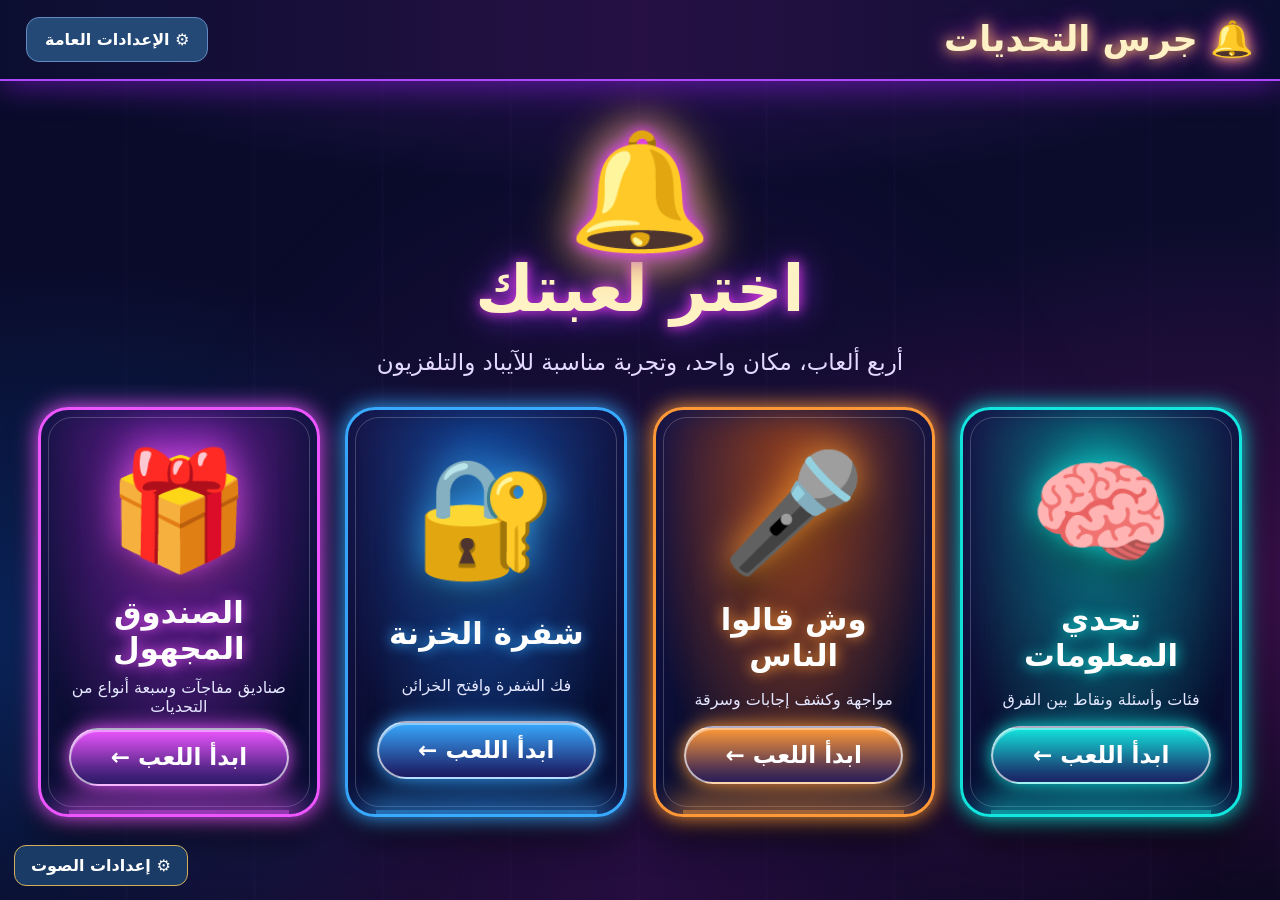
==== index.html @ 27efe3da "Add files via upload" ====
<!doctype html><html lang="ar" dir="rtl"><head><meta charset="utf-8"><meta name="viewport" content="width=device-width,initial-scale=1,viewport-fit=cover"><title>جرس التحديات | الألعاب الأربع</title><style>:root{font-family:system-ui,Tahoma,sans-serif;color:#fff;background:#061329}*{box-sizing:border-box}body{margin:0;background:radial-gradient(ellipse at 50% 5%,#214b8a,#07142e 55%,#030916);min-height:100vh}header{display:flex;align-items:center;justify-content:space-between;gap:12px;padding:16px clamp(12px,3vw,38px);background:#08172b;border-bottom:1px solid #3c6391;position:sticky;top:0;z-index:3}header strong{color:#ffd477;font-size:clamp(19px,3vw,30px)}button,a.btn{font:inherit;cursor:pointer;border:1px solid #638bc1;color:#fff;background:#244976;padding:12px 18px;border-radius:13px;font-weight:750}button:focus-visible,a:focus-visible{outline:3px solid #ffda76}main{max-width:1400px;margin:auto;padding:clamp(16px,3vw,40px)}h1{text-align:center;color:#ffda7d;font-size:clamp(32px,5vw,64px);margin:20px 0}p.intro{text-align:center;color:#bbcae3}.cards{display:grid;grid-template-columns:repeat(3,minmax(0,1fr));gap:18px;margin:34px 0}.card{border:2px solid var(--edge);border-radius:23px;background:linear-gradient(160deg,var(--glow),#07172d 75%);padding:32px 20px;min-height:300px;text-align:center;box-shadow:0 15px 30px #0007;display:flex;flex-direction:column;align-items:center;justify-content:space-between;gap:12px}.card .emoji{font-size:clamp(60px,7vw,94px)}.card h2{font-size:clamp(24px,3vw,37px);margin:0}.card p{color:#d6e2f7;margin:0}.card button{width:100%;background:var(--edge);color:#fff;font-size:20px}.panel{max-width:620px;margin:20px auto;background:#102442;border:1px solid #547bb0;border-radius:20px;padding:24px}.setting{display:flex;align-items:center;justify-content:space-between;gap:16px;padding:15px 0;border-bottom:1px solid #ffffff20}.setting input{width:24px;height:24px;accent-color:#ffc75c}.note{color:#b7c9e4;font-size:14px;line-height:1.8}#player{display:none}#player.active{display:block}#playerbar{display:flex;justify-content:space-between;align-items:center;gap:10px;flex-wrap:wrap;padding:10px 16px;background:#0a1b34}#frame{display:block;width:100%;height:calc(100dvh - 78px);min-height:650px;border:0;background:#061329}body.playing header,body.playing main{display:none}body.playing #player{display:block}body.playing{overflow:hidden}body.playing #frame{height:calc(100dvh - 70px);min-height:0}@media(max-width:850px){.cards{grid-template-columns:1fr}.card{min-height:210px;padding:22px}.card .emoji{font-size:65px}header{flex-wrap:wrap}}@media(prefers-reduced-motion:reduce){*{animation:none!important;transition:none!important}}</style><script src="jaras-audio.js" defer></script><style id="jaras-iphone-nav-fix">
html,body{width:100%;max-width:100%;}
body.playing{overflow:hidden;position:fixed;inset:0;width:100%;height:100dvh;}
body.playing #player{display:flex;flex-direction:column;position:fixed;inset:0;width:100%;height:100dvh;overflow:hidden;}
body.playing #playerbar{position:relative;z-index:100001;flex:0 0 auto;display:flex;flex-wrap:nowrap;align-items:center;justify-content:space-between;min-height:58px;padding:calc(8px + env(safe-area-inset-top,0px)) max(10px,env(safe-area-inset-right,0px)) 9px max(10px,env(safe-area-inset-left,0px));background:#0a1b34;box-shadow:0 2px 12px #0009;}
body.playing #playerbar button{position:relative;z-index:2;flex-shrink:0;min-height:44px;padding:9px 12px;touch-action:manipulation;white-space:nowrap;}
body.playing #gameTitle{flex:1;min-width:0;overflow:hidden;text-overflow:ellipsis;white-space:nowrap;text-align:center;font-size:clamp(13px,3vw,20px)}
body.playing #frame{flex:1 1 auto;min-height:0!important;height:0!important;width:100%;border:0;display:block;overflow:auto;-webkit-overflow-scrolling:touch;}
@media(max-width:480px){body.playing #playerbar{gap:5px}body.playing #playerbar button{font-size:13px;padding:9px 8px}#jarasAudioControls{bottom:max(8px,env(safe-area-inset-bottom,0px))!important;left:8px!important}}
</style><link rel="stylesheet" href="neon-stage-v2.css?v=20261101b"></head><body class="jaras-hub"><header><strong>🔔 جرس التحديات</strong><button onclick="openSettings()">⚙️ الإعدادات العامة</button></header><main id="home"><h1>اختر لعبتك</h1><p class="intro">أربع ألعاب، مكان واحد، وتجربة مناسبة للآيباد والتلفزيون</p><div class="cards"><section class="card" style="--edge:#1678e8;--glow:#0a397b"><div class="emoji">🧠</div><h2>تحدي المعلومات</h2><p>فئات وأسئلة ونقاط بين الفرق</p><button onclick="launch('tahaddi_almalomat')">ابدأ اللعب ←</button></section><section class="card" style="--edge:#df315a;--glow:#64152d"><div class="emoji">🎤</div><h2>وش قالوا الناس</h2><p>مواجهة وكشف إجابات وسرقة</p><button onclick="launch('wesh_galou_alnas')">ابدأ اللعب ←</button></section><section class="card" style="--edge:#b88a2e;--glow:#56401d"><div class="emoji">🔐</div><h2>شفرة الخزنة</h2><p>فك الشفرة وافتح الخزائن</p><button onclick="launch('iftah_alkhazna')">ابدأ اللعب ←</button></section><section class="card" style="--edge:#a66cff;--glow:#482a77"><div class="emoji">🎁</div><h2>الصندوق المجهول</h2><p>صناديق مفاجآت وسبعة أنواع من التحديات</p><button onclick="launch('mystery_box')">ابدأ اللعب ←</button></section></div><section id="settings" class="panel" hidden><h2>⚙️ الإعدادات العامة</h2><label class="setting">🔊 تشغيل المؤثرات الصوتية <input id="sound" type="checkbox" checked></label><label class="setting">✨ تشغيل الأنيميشن <input id="motion" type="checkbox" checked></label><label class="setting">🖥️ فتح اللعبة بملء الشاشة <input id="full" type="checkbox"></label><p class="note">تُحفظ الخيارات في هذا المتصفح. بعض الألعاب لها تحكم صوتي داخلي مستقل، لذلك قد تحتاج إلى كتمه داخل اللعبة أيضاً. إعدادات المباراة وFirebase تبقى داخل كل لعبة للحفاظ على وظائفها.</p><button onclick="saveSettings()">حفظ الإعدادات</button></section></main><div id="player"><div id="playerbar"><button id="gamesHomeButton" type="button" onclick="backHome()" aria-label="العودة إلى قائمة الألعاب">🏠 قائمة الألعاب</button><strong id="gameTitle">اللعبة</strong><button onclick="toggleFullscreen()">⛶ ملء الشاشة</button></div><iframe id="frame" title="اللعبة" allow="fullscreen; autoplay" allowfullscreen></iframe></div><script>const games={tahaddi_almalomat:'تحدي المعلومات',wesh_galou_alnas:'وش قالوا الناس',iftah_alkhazna:'شفرة الخزنة',mystery_box:'الصندوق المجهول'};const key='jaras_global_settings';function prefs(){try{return JSON.parse(localStorage.getItem(key)||'{}')}catch(e){return {}}}function openSettings(){let el=document.getElementById('settings');el.hidden=!el.hidden;const p=prefs();document.getElementById('sound').checked=p.sound!==false;document.getElementById('motion').checked=p.motion!==false;document.getElementById('full').checked=p.full===true}function saveSettings(){let p={sound:document.getElementById('sound').checked,motion:document.getElementById('motion').checked,full:document.getElementById('full').checked};localStorage.setItem(key,JSON.stringify(p));if(!p.sound){localStorage.setItem('khazna_sound_v8','off');localStorage.setItem('jaras_sound_muted','1');localStorage.setItem('jaras_champ_mute','1')}else{localStorage.setItem('khazna_sound_v8','on');localStorage.setItem('jaras_sound_muted','0');localStorage.setItem('jaras_champ_mute','0')}document.getElementById('settings').hidden=true}function launch(id){if(!games[id])return;document.getElementById('gameTitle').textContent=games[id];document.getElementById('frame').src=({tahaddi_almalomat:'trivia.html',wesh_galou_alnas:'feud.html',iftah_alkhazna:'vault.html',mystery_box:'mystery.html'})[id];document.body.classList.add('playing');if(prefs().full)toggleFullscreen()}function backHome(){document.body.classList.remove('playing');document.getElementById('frame').src='about:blank';if(document.fullscreenElement)document.exitFullscreen().catch(()=>{})}function toggleFullscreen(){if(document.fullscreenElement)document.exitFullscreen().catch(()=>{});else document.documentElement.requestFullscreen?.().catch(()=>{})}</script><style>#jarasAudioControls{position:fixed;bottom:14px;left:14px;z-index:99999;font:16px system-ui;direction:rtl}#jarasAudioControls button{background:#193b65;color:white;border:1px solid #d5ae5b;border-radius:12px;padding:10px 16px;cursor:pointer}#jarasAudioPanel{display:none;background:#0b1d37;color:white;border:1px solid #c8a44b;padding:18px;border-radius:16px;min-width:250px;box-shadow:0 8px 40px #0009}#jarasAudioPanel label{display:block;margin:14px 0}#jarasAudioPanel input[type=range]{width:100%}</style><div id="jarasAudioControls"><div id="jarasAudioPanel" role="group" aria-label="إعدادات الصوت العامة"><b>🔊 صوت الألعاب الأربع</b><label><input type="checkbox" id="jaEnable"> تشغيل الأصوات</label><label>مستوى الصوت: <span id="jaValue">90%</span><input id="jaVolume" type="range" min="0" max="100" value="90"></label><label><input type="checkbox" id="jaCountdown"> صوت العد التنازلي</label><button id="jaTest" type="button">▶ تجربة الصوت</button><button id="jaClose" type="button">إغلاق</button></div><button id="jaOpen" type="button">⚙️ إعدادات الصوت</button></div><script>(function(){function ready(){const $=id=>document.getElementById(id),api=window.JarasAudio;if(!api)return;const panel=$('jarasAudioPanel'),v=$('jaVolume'),en=$('jaEnable'),cd=$('jaCountdown');function sync(){let s=api.getSettings();en.checked=s.enabled;v.value=s.volume;cd.checked=s.countdown;$('jaValue').textContent=s.volume+'%'}$('jaOpen').onclick=()=>{sync();panel.style.display=panel.style.display==='block'?'none':'block'};$('jaClose').onclick=()=>panel.style.display='none';en.onchange=()=>api.setSettings({enabled:en.checked});cd.onchange=()=>api.setSettings({countdown:cd.checked});v.oninput=()=>{$('jaValue').textContent=v.value+'%';api.setSettings({volume:Number(v.value)})};$('jaTest').onclick=()=>{api.unlock();api.play('win')};sync()}if(document.readyState==='loading')document.addEventListener('DOMContentLoaded',ready);else ready()})();</script><script src="jaras-v53.js"></script><script>if('serviceWorker' in navigator)window.addEventListener('load',()=>navigator.serviceWorker.register('./service-worker.js').catch(()=>{}));</script></body></html>
---- neon-stage-v2.css ----
/* Jaras V5.8 neon stage visual skin; no game state or handlers changed */
:root{--arc-cyan:#12dfff;--arc-purple:#b545ff;--arc-pink:#ff3fd0;--arc-gold:#ffcb58;color-scheme:dark}
html{background:#07071c}body{color:#fff!important;background:radial-gradient(ellipse 70% 32% at 50% -8%,#7328b27d,transparent 90%),radial-gradient(ellipse 45% 45% at 5% 70%,#0752b05c,transparent 90%),radial-gradient(ellipse 45% 45% at 95% 65%,#8d16865c,transparent 90%),linear-gradient(160deg,#080b29,#0c0c2c 55%,#06081c)!important;min-height:100vh}
body:before{content:"";position:fixed;inset:0;z-index:0;pointer-events:none;background:repeating-linear-gradient(90deg,transparent 0 125px,#b75dff09 126px,transparent 128px),radial-gradient(ellipse at 50% 100%,#d325ec25,transparent 65%)}
body>*{position:relative}button,[role=button],.btn{touch-action:manipulation;transition:transform .15s,filter .15s,box-shadow .15s}button:not(:disabled):active{transform:scale(.97)}button:focus-visible,a:focus-visible,input:focus-visible{outline:3px solid #ffdc78!important;outline-offset:3px}
button:not(:disabled):hover{filter:brightness(1.13)}h1,h2,h3{letter-spacing:.1px;text-shadow:0 0 18px #a44aff77}input,select,textarea{background:#0b1435!important;color:#fff!important;border:1px solid #5b80db!important;border-radius:12px!important}
@media(prefers-reduced-motion:reduce){*,*:before,*:after{animation:none!important;transition:none!important}}
/* Main hub - new theatrical hierarchy and individual neon cabinets */
body.jaras-hub header{background:linear-gradient(90deg,#0b0e31,#261044,#0b0e31)!important;border-bottom:2px solid #ae48ff!important;box-shadow:0 5px 32px #a51dff77;padding:17px 26px!important}
body.jaras-hub header strong{font-size:clamp(22px,3vw,35px)!important;color:#fff1c6;text-shadow:0 0 13px #ffc757,0 0 25px #fa38e6}
body.jaras-hub main{max-width:1500px!important;padding:clamp(14px,3vw,38px)!important;text-align:center}
body.jaras-hub main>h1{font-size:clamp(38px,5vw,76px)!important;color:#fff2c4!important;margin:12px 0 8px!important;text-shadow:0 0 13px #f43cf7,0 0 35px #923fff}
body.jaras-hub main>h1:before{content:'🔔';display:block;font-size:clamp(68px,9vw,140px);line-height:1.05;filter:drop-shadow(0 0 22px #ffbf2e);animation:bell 3.5s ease-in-out infinite}
@keyframes bell{0%,85%,100%{transform:rotate(0)}90%{transform:rotate(9deg)}95%{transform:rotate(-7deg)}}
body.jaras-hub .intro{font-size:clamp(16px,2vw,23px)!important;color:#e4d9ff!important}
body.jaras-hub .cards{display:grid!important;grid-template-columns:repeat(4,minmax(0,1fr))!important;gap:clamp(12px,2vw,26px)!important;margin-top:32px!important}
body.jaras-hub .card{--edge:#a748ff;--glow:#52239b;position:relative;isolation:isolate;overflow:hidden;min-height:clamp(320px,32vw,440px);padding:28px 16px!important;display:flex;flex-direction:column;align-items:center;justify-content:space-around;border:3px solid var(--edge)!important;border-radius:30px!important;background:radial-gradient(ellipse at 50% 22%,var(--glow),transparent 76%),linear-gradient(155deg,#191243,#070c2d 75%)!important;box-shadow:0 0 22px var(--edge),inset 0 0 32px #12174b,0 22px 35px #0009!important}
body.jaras-hub .card:before{content:'';position:absolute;inset:7px;border-radius:24px;border:1px solid #ffffff35;pointer-events:none}
body.jaras-hub .card:after{content:'';position:absolute;bottom:0;left:10%;right:10%;height:4px;background:var(--edge);box-shadow:0 0 30px 12px var(--edge);opacity:.6}
body.jaras-hub .card:nth-child(1){--edge:#12e6df!important;--glow:#087c89!important}body.jaras-hub .card:nth-child(2){--edge:#ff9937!important;--glow:#98421c!important}body.jaras-hub .card:nth-child(3){--edge:#38aaff!important;--glow:#124a9d!important}body.jaras-hub .card:nth-child(4){--edge:#ed55ff!important;--glow:#7320a1!important}
body.jaras-hub .card .emoji{font-size:clamp(75px,9vw,145px)!important;line-height:1.25;filter:drop-shadow(0 0 18px var(--edge)) drop-shadow(0 15px 9px #0008)}
body.jaras-hub .card h2{font-size:clamp(22px,2.4vw,34px)!important;color:#fff!important;text-shadow:0 0 14px var(--edge)}body.jaras-hub .card p{color:#e4e7ff!important}
body.jaras-hub .card button{background:linear-gradient(180deg,var(--edge),#1c155b)!important;border:2px solid #ffffffa8!important;border-radius:50px!important;color:white!important;box-shadow:0 0 19px var(--edge),inset 0 2px #ffffff65!important;font-size:clamp(17px,1.8vw,24px)!important;padding:14px 22px!important;width:90%}
body.jaras-hub #playerbar{background:linear-gradient(90deg,#0b1538,#211045,#0b1538)!important;border-bottom:2px solid #ae4aff!important;box-shadow:0 0 24px #8d3aff88}body.jaras-hub #playerbar button{border:1px solid #5aaeff!important;border-radius:12px!important;box-shadow:0 0 12px #297dff55}
body.jaras-hub .panel{background:linear-gradient(140deg,#1d164d,#0a1535)!important;border:2px solid #9f4cff!important;box-shadow:0 0 26px #8734f966}
@media(max-width:900px){body.jaras-hub .cards{grid-template-columns:repeat(2,minmax(0,1fr))!important}body.jaras-hub .card{min-height:280px}}@media(max-width:480px){body.jaras-hub .cards{grid-template-columns:1fr!important}}
/* Shared panels and show-stage controls */
body.arc-game .panel,body.arc-game .card{background:linear-gradient(145deg,#171447f5,#0b1536f5)!important;border:2px solid #7546e5!important;border-radius:24px!important;box-shadow:0 0 18px #823bfa4b,inset 0 1px #ffffff29,0 15px 28px #0007!important}
body.arc-game button:not(.claimed):not(:disabled){border-radius:13px;box-shadow:inset 0 1px #ffffff45,0 0 13px #257cff55,0 5px 13px #0006}
body.arc-game button.gold:not(:disabled),body.arc-game .gold:not(:disabled){background:linear-gradient(180deg,#ffe28a,#ed9c23)!important;color:#25122c!important;border-color:#ffeab3!important;box-shadow:0 0 20px #ffc43b88,inset 0 2px #fff8!important}
body.arc-game .hero,body.arc-game #home.neon-home{border:2px solid #a84aff!important;background:radial-gradient(ellipse at 50% 10%,#7123a177,transparent 60%),linear-gradient(145deg,#181343,#090e2b)!important;box-shadow:inset 0 0 70px #5b2fd444,0 0 35px #ab3aff55!important}
body.arc-game .hero h1,body.arc-game #home h1,body.arc-game #home h2{color:#ffe3a1!important;text-shadow:0 0 17px #ffbf48,0 0 30px #a54dff!important}
/* Trivia board: category art + points color-coded by difficulty */
body.arc-trivia .cat{background:linear-gradient(170deg,#141047,#071b41)!important;border:2px solid #9c55ff!important;border-radius:20px!important;box-shadow:0 0 17px #8d39ff77,inset 0 0 15px #1b4db855!important;overflow:hidden}
body.arc-trivia .cat-icon{filter:drop-shadow(0 0 13px #af75ff);font-size:clamp(36px,4.2vw,60px)!important}
body.arc-trivia .cat h3{color:#fff!important;text-shadow:0 0 10px #944dff}
body.arc-trivia .cat button:not(.claimed){background:linear-gradient(180deg,#1267d2,#072b82)!important;border:1px solid #45d9ff!important;box-shadow:0 0 9px #15bbff77,inset 0 1px #fff6!important;color:white!important;font-weight:900}
body.arc-trivia .cat button:not(.claimed):nth-last-child(3),body.arc-trivia .cat button:not(.claimed):nth-last-child(4){background:linear-gradient(180deg,#9231dc,#4b138f)!important;border-color:#f26dff!important;box-shadow:0 0 10px #d43bff77!important}
body.arc-trivia .cat button:not(.claimed):nth-last-child(-n+2){background:linear-gradient(180deg,#f5b93a,#ad6205)!important;border-color:#ffe29a!important;box-shadow:0 0 10px #ffb82d99!important}
body.arc-trivia .cat button.claimed{background:#283052!important;opacity:.55;box-shadow:none!important}
body.arc-trivia .teamcard,body.arc-trivia .score{border:2px solid #4baeff!important;background:linear-gradient(135deg,#0c3568,#0b1537)!important;box-shadow:0 0 19px #178cff66!important}
body.arc-trivia #questionPanel{border:3px solid #b54aff!important;box-shadow:0 0 30px #ae48ff66!important}
body.arc-trivia .question{font-size:clamp(21px,3vw,42px)}body.arc-trivia .choice.selected{border:2px solid #ffcd64!important;box-shadow:0 0 17px #ffb84188!important}
/* Feud reveal board */
body.arc-feud .top{background:linear-gradient(90deg,#0b1240,#34104c,#0b1240)!important;border:2px solid #a946ff!important;box-shadow:0 0 22px #a23cff66!important}
body.arc-feud .top h1{color:#ffe6a5!important;text-shadow:0 0 14px #ffb92b,0 0 22px #d33cff}
body.arc-feud .answer{background:linear-gradient(90deg,#1b1455,#121b53)!important;border:2px solid #c04cff!important;box-shadow:0 0 12px #c03dff66!important;min-height:70px}
body.arc-feud .answer.revealed{background:linear-gradient(90deg,#7c238b,#251454)!important;border-color:#ffbc49!important;box-shadow:0 0 18px #ffac3988!important}
body.arc-feud .hostonly{border:2px dashed #ffc65e!important;background:linear-gradient(150deg,#33204c,#13153a)!important}
body.arc-feud #home{background:radial-gradient(ellipse at 50% 0%,#8e2dbb77,transparent 66%),linear-gradient(#201143,#090e2b)!important}
/* Vault game */
body.arc-vault .vault-art{filter:drop-shadow(0 0 35px #e9ac36bb) drop-shadow(0 14px 20px #000a)!important}
body.arc-vault .team-card{border:2px solid var(--team,#49aaff)!important;box-shadow:0 0 20px color-mix(in srgb,var(--team,#49aaff) 60%,transparent)!important}
body.arc-vault .vault-option{background:linear-gradient(120deg,#122854,#16133c)!important;border:2px solid #bd8c42!important;box-shadow:0 0 12px #e9a42b55!important}
body.arc-vault .power.selected{border:2px solid #ffcf64!important;box-shadow:0 0 19px #ffbe4c77!important;background:linear-gradient(145deg,#584025,#191742)!important}
body.arc-vault #question,body.arc-vault #finalArea{background:linear-gradient(130deg,#161444,#071b42)!important;border:2px solid #a54dff!important;box-shadow:0 0 21px #893cff55!important}
body.arc-vault #clock{color:#ffdb8b!important;text-shadow:0 0 20px #ffc73d}
/* Mystery: gift cards + stage */
body.arc-mystery .box-btn:not(.opened){background:radial-gradient(ellipse at 50% 10%,#6c27af,#171044 80%)!important;border:2px solid #f05aff!important;box-shadow:0 0 18px #c335ff88,inset 0 0 20px #9b3dff55!important;border-radius:23px!important}
body.arc-mystery .box-btn:not(.opened):hover{border-color:#4deaff!important;box-shadow:0 0 25px #30dfffaa!important}
body.arc-mystery .scorebox.active{border:2px solid #4aeaff!important;box-shadow:0 0 25px #36e4ff88!important}
body.arc-mystery #challengeScreen{border:2px solid #c04aff!important;box-shadow:0 0 25px #ab3cff77!important}
body.arc-mystery .roundtitle{color:#ffe29b!important;text-shadow:0 0 20px #ffb43d!important}
body.arc-mystery .instruction{background:linear-gradient(140deg,#1b1655,#0b2148)!important;border:2px solid #985cff!important}
body.arc-mystery .hero-art{filter:drop-shadow(0 0 25px #e75aff)}
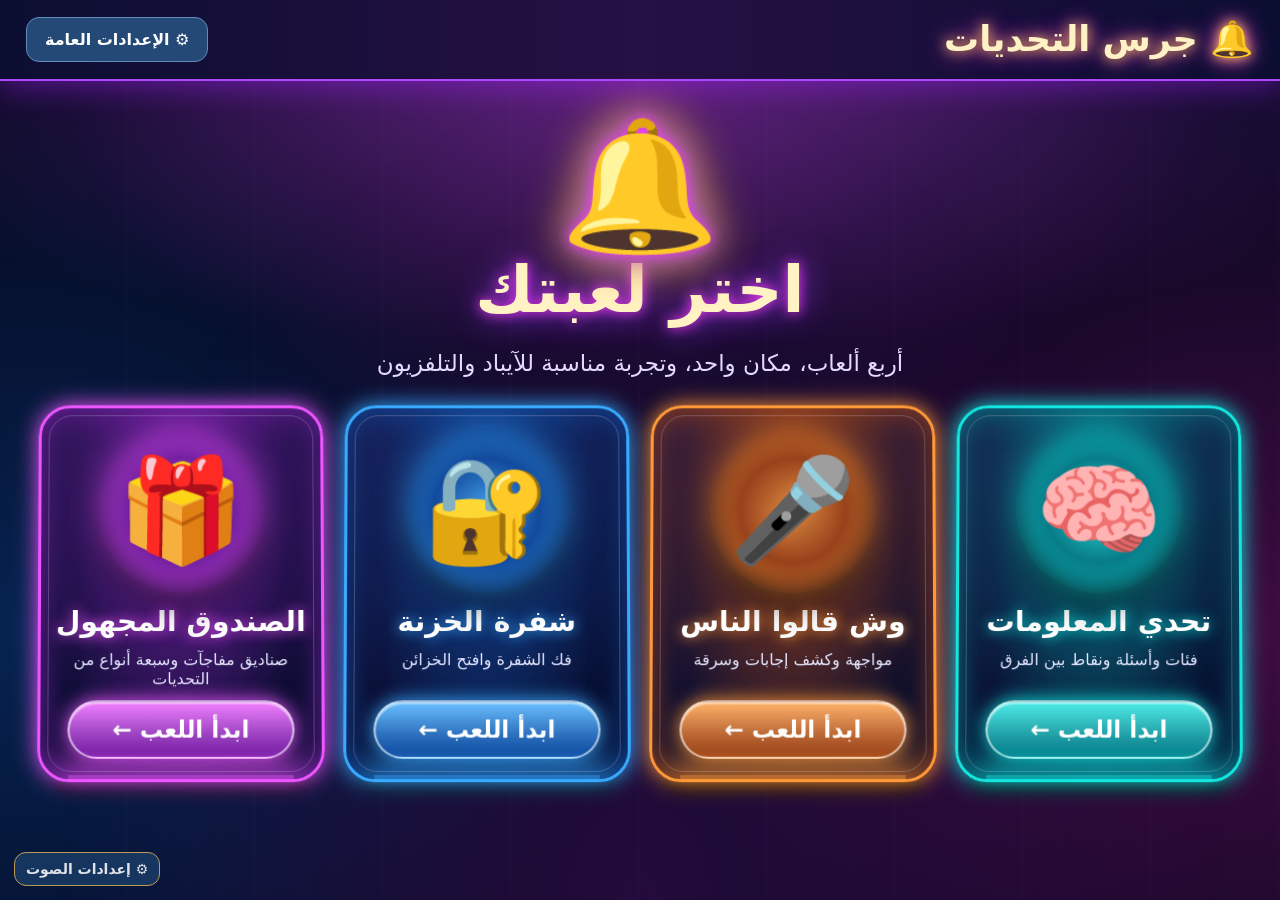
==== commit e9a702c6: "Add files via upload" ====
--- a/index.html
+++ b/index.html
@@ -7,4 +7,4 @@
 body.playing #gameTitle{flex:1;min-width:0;overflow:hidden;text-overflow:ellipsis;white-space:nowrap;text-align:center;font-size:clamp(13px,3vw,20px)}
 body.playing #frame{flex:1 1 auto;min-height:0!important;height:0!important;width:100%;border:0;display:block;overflow:auto;-webkit-overflow-scrolling:touch;}
 @media(max-width:480px){body.playing #playerbar{gap:5px}body.playing #playerbar button{font-size:13px;padding:9px 8px}#jarasAudioControls{bottom:max(8px,env(safe-area-inset-bottom,0px))!important;left:8px!important}}
-</style><link rel="stylesheet" href="neon-stage-v2.css?v=20261101b"></head><body class="jaras-hub"><header><strong>🔔 جرس التحديات</strong><button onclick="openSettings()">⚙️ الإعدادات العامة</button></header><main id="home"><h1>اختر لعبتك</h1><p class="intro">أربع ألعاب، مكان واحد، وتجربة مناسبة للآيباد والتلفزيون</p><div class="cards"><section class="card" style="--edge:#1678e8;--glow:#0a397b"><div class="emoji">🧠</div><h2>تحدي المعلومات</h2><p>فئات وأسئلة ونقاط بين الفرق</p><button onclick="launch('tahaddi_almalomat')">ابدأ اللعب ←</button></section><section class="card" style="--edge:#df315a;--glow:#64152d"><div class="emoji">🎤</div><h2>وش قالوا الناس</h2><p>مواجهة وكشف إجابات وسرقة</p><button onclick="launch('wesh_galou_alnas')">ابدأ اللعب ←</button></section><section class="card" style="--edge:#b88a2e;--glow:#56401d"><div class="emoji">🔐</div><h2>شفرة الخزنة</h2><p>فك الشفرة وافتح الخزائن</p><button onclick="launch('iftah_alkhazna')">ابدأ اللعب ←</button></section><section class="card" style="--edge:#a66cff;--glow:#482a77"><div class="emoji">🎁</div><h2>الصندوق المجهول</h2><p>صناديق مفاجآت وسبعة أنواع من التحديات</p><button onclick="launch('mystery_box')">ابدأ اللعب ←</button></section></div><section id="settings" class="panel" hidden><h2>⚙️ الإعدادات العامة</h2><label class="setting">🔊 تشغيل المؤثرات الصوتية <input id="sound" type="checkbox" checked></label><label class="setting">✨ تشغيل الأنيميشن <input id="motion" type="checkbox" checked></label><label class="setting">🖥️ فتح اللعبة بملء الشاشة <input id="full" type="checkbox"></label><p class="note">تُحفظ الخيارات في هذا المتصفح. بعض الألعاب لها تحكم صوتي داخلي مستقل، لذلك قد تحتاج إلى كتمه داخل اللعبة أيضاً. إعدادات المباراة وFirebase تبقى داخل كل لعبة للحفاظ على وظائفها.</p><button onclick="saveSettings()">حفظ الإعدادات</button></section></main><div id="player"><div id="playerbar"><button id="gamesHomeButton" type="button" onclick="backHome()" aria-label="العودة إلى قائمة الألعاب">🏠 قائمة الألعاب</button><strong id="gameTitle">اللعبة</strong><button onclick="toggleFullscreen()">⛶ ملء الشاشة</button></div><iframe id="frame" title="اللعبة" allow="fullscreen; autoplay" allowfullscreen></iframe></div><script>const games={tahaddi_almalomat:'تحدي المعلومات',wesh_galou_alnas:'وش قالوا الناس',iftah_alkhazna:'شفرة الخزنة',mystery_box:'الصندوق المجهول'};const key='jaras_global_settings';function prefs(){try{return JSON.parse(localStorage.getItem(key)||'{}')}catch(e){return {}}}function openSettings(){let el=document.getElementById('settings');el.hidden=!el.hidden;const p=prefs();document.getElementById('sound').checked=p.sound!==false;document.getElementById('motion').checked=p.motion!==false;document.getElementById('full').checked=p.full===true}function saveSettings(){let p={sound:document.getElementById('sound').checked,motion:document.getElementById('motion').checked,full:document.getElementById('full').checked};localStorage.setItem(key,JSON.stringify(p));if(!p.sound){localStorage.setItem('khazna_sound_v8','off');localStorage.setItem('jaras_sound_muted','1');localStorage.setItem('jaras_champ_mute','1')}else{localStorage.setItem('khazna_sound_v8','on');localStorage.setItem('jaras_sound_muted','0');localStorage.setItem('jaras_champ_mute','0')}document.getElementById('settings').hidden=true}function launch(id){if(!games[id])return;document.getElementById('gameTitle').textContent=games[id];document.getElementById('frame').src=({tahaddi_almalomat:'trivia.html',wesh_galou_alnas:'feud.html',iftah_alkhazna:'vault.html',mystery_box:'mystery.html'})[id];document.body.classList.add('playing');if(prefs().full)toggleFullscreen()}function backHome(){document.body.classList.remove('playing');document.getElementById('frame').src='about:blank';if(document.fullscreenElement)document.exitFullscreen().catch(()=>{})}function toggleFullscreen(){if(document.fullscreenElement)document.exitFullscreen().catch(()=>{});else document.documentElement.requestFullscreen?.().catch(()=>{})}</script><style>#jarasAudioControls{position:fixed;bottom:14px;left:14px;z-index:99999;font:16px system-ui;direction:rtl}#jarasAudioControls button{background:#193b65;color:white;border:1px solid #d5ae5b;border-radius:12px;padding:10px 16px;cursor:pointer}#jarasAudioPanel{display:none;background:#0b1d37;color:white;border:1px solid #c8a44b;padding:18px;border-radius:16px;min-width:250px;box-shadow:0 8px 40px #0009}#jarasAudioPanel label{display:block;margin:14px 0}#jarasAudioPanel input[type=range]{width:100%}</style><div id="jarasAudioControls"><div id="jarasAudioPanel" role="group" aria-label="إعدادات الصوت العامة"><b>🔊 صوت الألعاب الأربع</b><label><input type="checkbox" id="jaEnable"> تشغيل الأصوات</label><label>مستوى الصوت: <span id="jaValue">90%</span><input id="jaVolume" type="range" min="0" max="100" value="90"></label><label><input type="checkbox" id="jaCountdown"> صوت العد التنازلي</label><button id="jaTest" type="button">▶ تجربة الصوت</button><button id="jaClose" type="button">إغلاق</button></div><button id="jaOpen" type="button">⚙️ إعدادات الصوت</button></div><script>(function(){function ready(){const $=id=>document.getElementById(id),api=window.JarasAudio;if(!api)return;const panel=$('jarasAudioPanel'),v=$('jaVolume'),en=$('jaEnable'),cd=$('jaCountdown');function sync(){let s=api.getSettings();en.checked=s.enabled;v.value=s.volume;cd.checked=s.countdown;$('jaValue').textContent=s.volume+'%'}$('jaOpen').onclick=()=>{sync();panel.style.display=panel.style.display==='block'?'none':'block'};$('jaClose').onclick=()=>panel.style.display='none';en.onchange=()=>api.setSettings({enabled:en.checked});cd.onchange=()=>api.setSettings({countdown:cd.checked});v.oninput=()=>{$('jaValue').textContent=v.value+'%';api.setSettings({volume:Number(v.value)})};$('jaTest').onclick=()=>{api.unlock();api.play('win')};sync()}if(document.readyState==='loading')document.addEventListener('DOMContentLoaded',ready);else ready()})();</script><script src="jaras-v53.js"></script><script>if('serviceWorker' in navigator)window.addEventListener('load',()=>navigator.serviceWorker.register('./service-worker.js').catch(()=>{}));</script></body></html>+</style><link rel="stylesheet" href="neon-stage-v2.css?v=20261101b"><link rel="stylesheet" href="neon-stage-v3.css?v=20261101c"></head><body class="jaras-hub"><header><strong>🔔 جرس التحديات</strong><button onclick="openSettings()">⚙️ الإعدادات العامة</button></header><main id="home"><h1>اختر لعبتك</h1><p class="intro">أربع ألعاب، مكان واحد، وتجربة مناسبة للآيباد والتلفزيون</p><div class="cards"><section class="card" style="--edge:#1678e8;--glow:#0a397b"><div class="emoji">🧠</div><h2>تحدي المعلومات</h2><p>فئات وأسئلة ونقاط بين الفرق</p><button onclick="launch('tahaddi_almalomat')">ابدأ اللعب ←</button></section><section class="card" style="--edge:#df315a;--glow:#64152d"><div class="emoji">🎤</div><h2>وش قالوا الناس</h2><p>مواجهة وكشف إجابات وسرقة</p><button onclick="launch('wesh_galou_alnas')">ابدأ اللعب ←</button></section><section class="card" style="--edge:#b88a2e;--glow:#56401d"><div class="emoji">🔐</div><h2>شفرة الخزنة</h2><p>فك الشفرة وافتح الخزائن</p><button onclick="launch('iftah_alkhazna')">ابدأ اللعب ←</button></section><section class="card" style="--edge:#a66cff;--glow:#482a77"><div class="emoji">🎁</div><h2>الصندوق المجهول</h2><p>صناديق مفاجآت وسبعة أنواع من التحديات</p><button onclick="launch('mystery_box')">ابدأ اللعب ←</button></section></div><section id="settings" class="panel" hidden><h2>⚙️ الإعدادات العامة</h2><label class="setting">🔊 تشغيل المؤثرات الصوتية <input id="sound" type="checkbox" checked></label><label class="setting">✨ تشغيل الأنيميشن <input id="motion" type="checkbox" checked></label><label class="setting">🖥️ فتح اللعبة بملء الشاشة <input id="full" type="checkbox"></label><p class="note">تُحفظ الخيارات في هذا المتصفح. بعض الألعاب لها تحكم صوتي داخلي مستقل، لذلك قد تحتاج إلى كتمه داخل اللعبة أيضاً. إعدادات المباراة وFirebase تبقى داخل كل لعبة للحفاظ على وظائفها.</p><button onclick="saveSettings()">حفظ الإعدادات</button></section></main><div id="player"><div id="playerbar"><button id="gamesHomeButton" type="button" onclick="backHome()" aria-label="العودة إلى قائمة الألعاب">🏠 قائمة الألعاب</button><strong id="gameTitle">اللعبة</strong><button onclick="toggleFullscreen()">⛶ ملء الشاشة</button></div><iframe id="frame" title="اللعبة" allow="fullscreen; autoplay" allowfullscreen></iframe></div><script>const games={tahaddi_almalomat:'تحدي المعلومات',wesh_galou_alnas:'وش قالوا الناس',iftah_alkhazna:'شفرة الخزنة',mystery_box:'الصندوق المجهول'};const key='jaras_global_settings';function prefs(){try{return JSON.parse(localStorage.getItem(key)||'{}')}catch(e){return {}}}function openSettings(){let el=document.getElementById('settings');el.hidden=!el.hidden;const p=prefs();document.getElementById('sound').checked=p.sound!==false;document.getElementById('motion').checked=p.motion!==false;document.getElementById('full').checked=p.full===true}function saveSettings(){let p={sound:document.getElementById('sound').checked,motion:document.getElementById('motion').checked,full:document.getElementById('full').checked};localStorage.setItem(key,JSON.stringify(p));if(!p.sound){localStorage.setItem('khazna_sound_v8','off');localStorage.setItem('jaras_sound_muted','1');localStorage.setItem('jaras_champ_mute','1')}else{localStorage.setItem('khazna_sound_v8','on');localStorage.setItem('jaras_sound_muted','0');localStorage.setItem('jaras_champ_mute','0')}document.getElementById('settings').hidden=true}function launch(id){if(!games[id])return;document.getElementById('gameTitle').textContent=games[id];document.getElementById('frame').src=({tahaddi_almalomat:'trivia.html',wesh_galou_alnas:'feud.html',iftah_alkhazna:'vault.html',mystery_box:'mystery.html'})[id];document.body.classList.add('playing');if(prefs().full)toggleFullscreen()}function backHome(){document.body.classList.remove('playing');document.getElementById('frame').src='about:blank';if(document.fullscreenElement)document.exitFullscreen().catch(()=>{})}function toggleFullscreen(){if(document.fullscreenElement)document.exitFullscreen().catch(()=>{});else document.documentElement.requestFullscreen?.().catch(()=>{})}</script><style>#jarasAudioControls{position:fixed;bottom:14px;left:14px;z-index:99999;font:16px system-ui;direction:rtl}#jarasAudioControls button{background:#193b65;color:white;border:1px solid #d5ae5b;border-radius:12px;padding:10px 16px;cursor:pointer}#jarasAudioPanel{display:none;background:#0b1d37;color:white;border:1px solid #c8a44b;padding:18px;border-radius:16px;min-width:250px;box-shadow:0 8px 40px #0009}#jarasAudioPanel label{display:block;margin:14px 0}#jarasAudioPanel input[type=range]{width:100%}</style><div id="jarasAudioControls"><div id="jarasAudioPanel" role="group" aria-label="إعدادات الصوت العامة"><b>🔊 صوت الألعاب الأربع</b><label><input type="checkbox" id="jaEnable"> تشغيل الأصوات</label><label>مستوى الصوت: <span id="jaValue">90%</span><input id="jaVolume" type="range" min="0" max="100" value="90"></label><label><input type="checkbox" id="jaCountdown"> صوت العد التنازلي</label><button id="jaTest" type="button">▶ تجربة الصوت</button><button id="jaClose" type="button">إغلاق</button></div><button id="jaOpen" type="button">⚙️ إعدادات الصوت</button></div><script>(function(){function ready(){const $=id=>document.getElementById(id),api=window.JarasAudio;if(!api)return;const panel=$('jarasAudioPanel'),v=$('jaVolume'),en=$('jaEnable'),cd=$('jaCountdown');function sync(){let s=api.getSettings();en.checked=s.enabled;v.value=s.volume;cd.checked=s.countdown;$('jaValue').textContent=s.volume+'%'}$('jaOpen').onclick=()=>{sync();panel.style.display=panel.style.display==='block'?'none':'block'};$('jaClose').onclick=()=>panel.style.display='none';en.onchange=()=>api.setSettings({enabled:en.checked});cd.onchange=()=>api.setSettings({countdown:cd.checked});v.oninput=()=>{$('jaValue').textContent=v.value+'%';api.setSettings({volume:Number(v.value)})};$('jaTest').onclick=()=>{api.unlock();api.play('win')};sync()}if(document.readyState==='loading')document.addEventListener('DOMContentLoaded',ready);else ready()})();</script><script src="jaras-v53.js"></script><script>if('serviceWorker' in navigator)window.addEventListener('load',()=>navigator.serviceWorker.register('./service-worker.js').catch(()=>{}));</script></body></html>
--- a/neon-stage-v3.css
+++ b/neon-stage-v3.css
@@ -0,0 +1,15 @@
+/* V3: visual-only layout layer. Game scripts and storage untouched. */
+:root{--stage-blue:#12baff;--stage-violet:#b94bff;--stage-gold:#ffd36c}
+html{scroll-padding-top:72px}body{overflow-x:hidden!important}body.arc-game main,body.arc-game .wrap,body.arc-game .shell{max-width:1600px;margin-inline:auto}body.arc-game .nav{display:flex;flex-wrap:wrap;justify-content:center;gap:8px}body.arc-game .nav button{min-height:44px}
+body.jaras-hub{background:radial-gradient(ellipse 70% 35% at 50% 4%,#8533b777,transparent),radial-gradient(ellipse 45% 60% at 2% 70%,#045db655,transparent),radial-gradient(ellipse 45% 60% at 98% 70%,#af148655,transparent),#06071e!important}
+body.jaras-hub main{position:relative;isolation:isolate}body.jaras-hub main:before{content:'';position:absolute;z-index:-1;inset:0 0 auto;height:400px;background:radial-gradient(ellipse at 50% 0%,#f94cff33,transparent 65%);pointer-events:none}body.jaras-hub main>h1{font-size:clamp(40px,5vw,70px)!important;margin:0 0 12px!important}body.jaras-hub main>h1:before{font-size:clamp(80px,10vw,145px)!important;transform-origin:50% 12%}body.jaras-hub .cards{align-items:stretch;gap:clamp(12px,1.6vw,22px)!important;margin-top:28px!important}body.jaras-hub .card{min-height:350px!important;border-radius:32px!important;transform:perspective(1000px) rotateX(2deg);padding:20px 14px!important;box-shadow:0 0 22px var(--edge),inset 0 0 35px var(--glow),0 24px 12px -12px #000a!important}body.jaras-hub .card:hover{transform:perspective(1000px) rotateX(0deg) translateY(-6px)}body.jaras-hub .card .emoji{display:grid;place-items:center;width:clamp(110px,13vw,180px);height:clamp(110px,13vw,180px);font-size:clamp(72px,8vw,112px)!important;border-radius:50%;background:radial-gradient(circle,#ffffff17 0%,var(--glow) 45%,transparent 75%);filter:drop-shadow(0 0 16px var(--edge)) drop-shadow(0 18px 9px #0009)}body.jaras-hub .card h2{font-size:clamp(21px,2.2vw,31px)!important}body.jaras-hub .card p{font-size:clamp(13px,1.25vw,17px)!important}body.jaras-hub .card button{margin-top:auto;min-height:55px!important;background:linear-gradient(180deg,color-mix(in srgb,var(--edge),white 25%),var(--glow) 90%)!important}
+body.arc-trivia .cat{padding:8px!important;min-width:0}body.arc-trivia .cat-icon{font-size:clamp(35px,4.4vw,65px)!important;min-height:55px;display:grid;place-items:center;background:radial-gradient(ellipse,#8a38ff33,transparent 72%);border-radius:16px}body.arc-trivia .cat button{min-height:clamp(40px,4.3vw,55px);font-variant-numeric:tabular-nums}body.arc-trivia .teamcard{background:linear-gradient(145deg,#092e66,#09112d)!important}body.arc-trivia #questionPanel{background:radial-gradient(ellipse at 50% 0%,#44278c,#071637 85%)!important}body.arc-trivia .hero{padding-block:clamp(20px,3vw,48px)!important}
+body.arc-feud .answer{border-radius:18px!important;position:relative;overflow:hidden}body.arc-feud .answer:before{content:'';position:absolute;inset:2px;border-radius:inherit;border-top:1px solid #ffffff44;pointer-events:none}body.arc-feud .answer.revealed{background:linear-gradient(110deg,#45208d,#7a1e91,#271d5b)!important}body.arc-feud .top{border-radius:22px!important}body.arc-feud .score,body.arc-feud .team{box-shadow:0 0 18px #5a65ff44!important}
+body.arc-vault .vault-option{border-radius:20px!important;min-height:90px}body.arc-vault .vault-option:not(:disabled):hover{filter:brightness(1.15)}body.arc-vault .vault-art{transform:translateZ(0);filter:drop-shadow(0 0 30px #f9c45a99)!important}body.arc-vault .power{min-height:70px;border-radius:18px!important}
+body.arc-mystery .box-btn:not(.opened){position:relative;overflow:hidden;min-height:145px;border-radius:24px!important;background:radial-gradient(ellipse at 50% 5%,#9a43db,#311064 62%,#120b38)!important;box-shadow:0 0 17px #e044ff88,inset 0 1px #ffedff77,0 15px 17px #0008!important}body.arc-mystery .box-btn:not(.opened):after{content:'';position:absolute;inset:5px;border:1px solid #ffddff36;border-radius:19px;pointer-events:none}body.arc-mystery .box-btn:not(.opened):hover{transform:translateY(-4px);filter:brightness(1.12)}
+/* Audio widget never blocks the bottom-left answer/category buttons. */
+#jarasAudioControls{z-index:9999!important}#jarasAudioControls>#jaOpen{font-size:14px!important;padding:8px 11px!important;opacity:.88}body.playing #jarasAudioControls{display:none!important}
+@media(max-width:1100px){body.jaras-hub .card{min-height:300px!important}body.jaras-hub .card .emoji{width:110px;height:110px;font-size:74px!important}}
+@media(max-width:800px){body.jaras-hub .cards{grid-template-columns:repeat(2,minmax(0,1fr))!important}body.jaras-hub .card{min-height:260px!important}body.arc-trivia .cat-icon{min-height:36px;font-size:36px!important}}
+@media(max-width:520px){body.jaras-hub .cards{grid-template-columns:1fr!important}body.jaras-hub .card{min-height:240px!important}body.arc-game .hero{padding:14px!important}body.arc-game h1{font-size:clamp(26px,7vw,40px)!important}}
+@media(prefers-reduced-motion:reduce){body.jaras-hub .card,body.jaras-hub .card:hover{transform:none!important}}
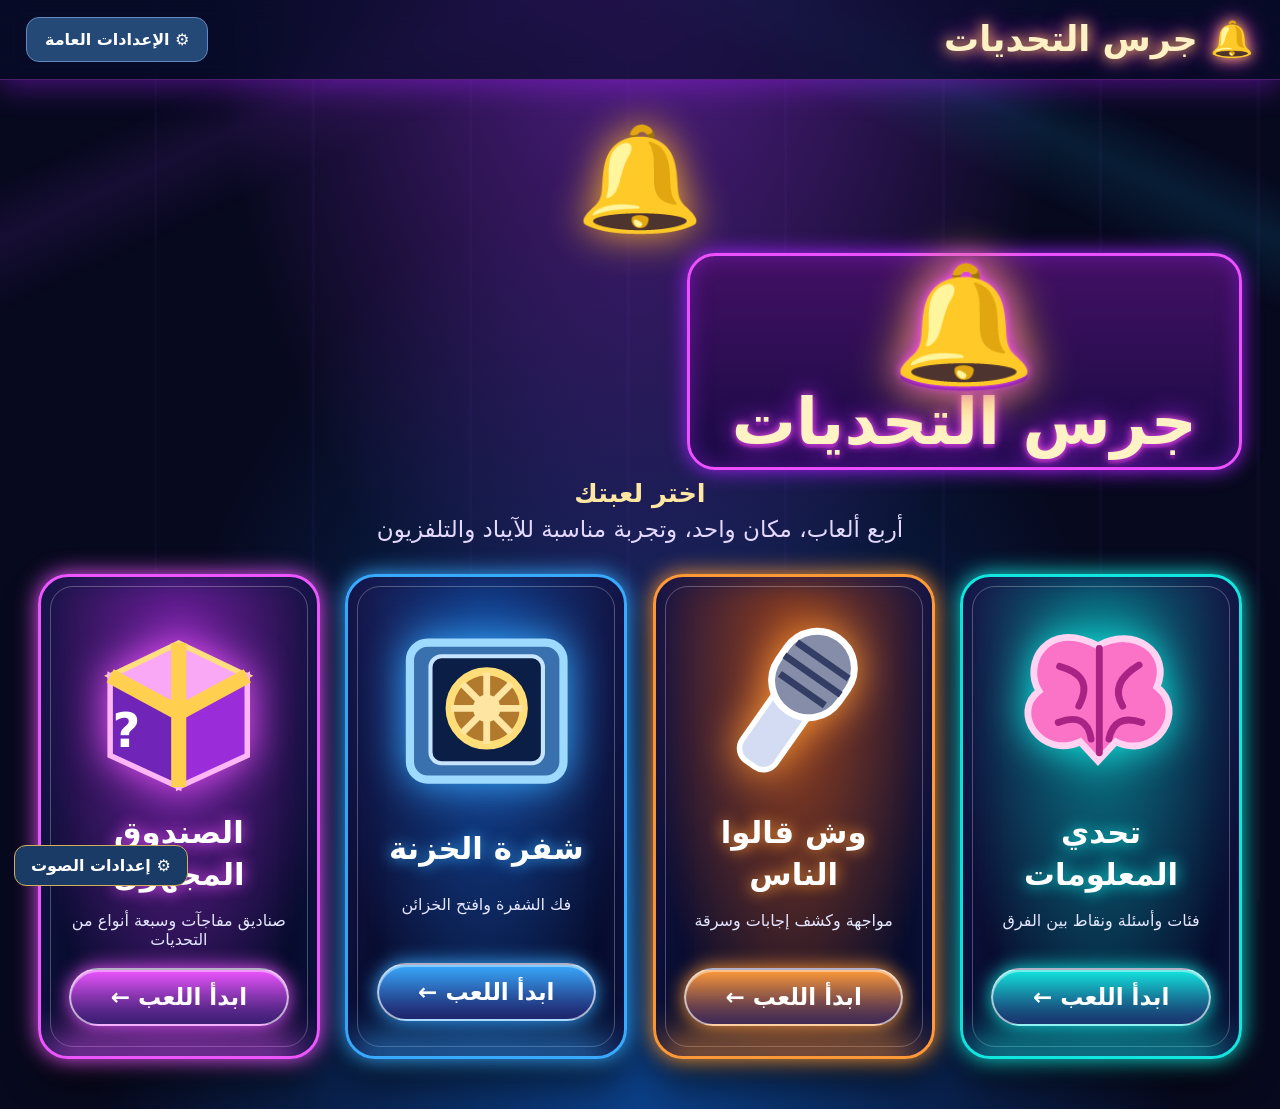
==== commit 987ba48a: "Add files via upload" ====
--- a/index.html
+++ b/index.html
@@ -7,4 +7,4 @@
 body.playing #gameTitle{flex:1;min-width:0;overflow:hidden;text-overflow:ellipsis;white-space:nowrap;text-align:center;font-size:clamp(13px,3vw,20px)}
 body.playing #frame{flex:1 1 auto;min-height:0!important;height:0!important;width:100%;border:0;display:block;overflow:auto;-webkit-overflow-scrolling:touch;}
 @media(max-width:480px){body.playing #playerbar{gap:5px}body.playing #playerbar button{font-size:13px;padding:9px 8px}#jarasAudioControls{bottom:max(8px,env(safe-area-inset-bottom,0px))!important;left:8px!important}}
-</style><link rel="stylesheet" href="neon-stage-v2.css?v=20261101b"><link rel="stylesheet" href="neon-stage-v3.css?v=20261101c"></head><body class="jaras-hub"><header><strong>🔔 جرس التحديات</strong><button onclick="openSettings()">⚙️ الإعدادات العامة</button></header><main id="home"><h1>اختر لعبتك</h1><p class="intro">أربع ألعاب، مكان واحد، وتجربة مناسبة للآيباد والتلفزيون</p><div class="cards"><section class="card" style="--edge:#1678e8;--glow:#0a397b"><div class="emoji">🧠</div><h2>تحدي المعلومات</h2><p>فئات وأسئلة ونقاط بين الفرق</p><button onclick="launch('tahaddi_almalomat')">ابدأ اللعب ←</button></section><section class="card" style="--edge:#df315a;--glow:#64152d"><div class="emoji">🎤</div><h2>وش قالوا الناس</h2><p>مواجهة وكشف إجابات وسرقة</p><button onclick="launch('wesh_galou_alnas')">ابدأ اللعب ←</button></section><section class="card" style="--edge:#b88a2e;--glow:#56401d"><div class="emoji">🔐</div><h2>شفرة الخزنة</h2><p>فك الشفرة وافتح الخزائن</p><button onclick="launch('iftah_alkhazna')">ابدأ اللعب ←</button></section><section class="card" style="--edge:#a66cff;--glow:#482a77"><div class="emoji">🎁</div><h2>الصندوق المجهول</h2><p>صناديق مفاجآت وسبعة أنواع من التحديات</p><button onclick="launch('mystery_box')">ابدأ اللعب ←</button></section></div><section id="settings" class="panel" hidden><h2>⚙️ الإعدادات العامة</h2><label class="setting">🔊 تشغيل المؤثرات الصوتية <input id="sound" type="checkbox" checked></label><label class="setting">✨ تشغيل الأنيميشن <input id="motion" type="checkbox" checked></label><label class="setting">🖥️ فتح اللعبة بملء الشاشة <input id="full" type="checkbox"></label><p class="note">تُحفظ الخيارات في هذا المتصفح. بعض الألعاب لها تحكم صوتي داخلي مستقل، لذلك قد تحتاج إلى كتمه داخل اللعبة أيضاً. إعدادات المباراة وFirebase تبقى داخل كل لعبة للحفاظ على وظائفها.</p><button onclick="saveSettings()">حفظ الإعدادات</button></section></main><div id="player"><div id="playerbar"><button id="gamesHomeButton" type="button" onclick="backHome()" aria-label="العودة إلى قائمة الألعاب">🏠 قائمة الألعاب</button><strong id="gameTitle">اللعبة</strong><button onclick="toggleFullscreen()">⛶ ملء الشاشة</button></div><iframe id="frame" title="اللعبة" allow="fullscreen; autoplay" allowfullscreen></iframe></div><script>const games={tahaddi_almalomat:'تحدي المعلومات',wesh_galou_alnas:'وش قالوا الناس',iftah_alkhazna:'شفرة الخزنة',mystery_box:'الصندوق المجهول'};const key='jaras_global_settings';function prefs(){try{return JSON.parse(localStorage.getItem(key)||'{}')}catch(e){return {}}}function openSettings(){let el=document.getElementById('settings');el.hidden=!el.hidden;const p=prefs();document.getElementById('sound').checked=p.sound!==false;document.getElementById('motion').checked=p.motion!==false;document.getElementById('full').checked=p.full===true}function saveSettings(){let p={sound:document.getElementById('sound').checked,motion:document.getElementById('motion').checked,full:document.getElementById('full').checked};localStorage.setItem(key,JSON.stringify(p));if(!p.sound){localStorage.setItem('khazna_sound_v8','off');localStorage.setItem('jaras_sound_muted','1');localStorage.setItem('jaras_champ_mute','1')}else{localStorage.setItem('khazna_sound_v8','on');localStorage.setItem('jaras_sound_muted','0');localStorage.setItem('jaras_champ_mute','0')}document.getElementById('settings').hidden=true}function launch(id){if(!games[id])return;document.getElementById('gameTitle').textContent=games[id];document.getElementById('frame').src=({tahaddi_almalomat:'trivia.html',wesh_galou_alnas:'feud.html',iftah_alkhazna:'vault.html',mystery_box:'mystery.html'})[id];document.body.classList.add('playing');if(prefs().full)toggleFullscreen()}function backHome(){document.body.classList.remove('playing');document.getElementById('frame').src='about:blank';if(document.fullscreenElement)document.exitFullscreen().catch(()=>{})}function toggleFullscreen(){if(document.fullscreenElement)document.exitFullscreen().catch(()=>{});else document.documentElement.requestFullscreen?.().catch(()=>{})}</script><style>#jarasAudioControls{position:fixed;bottom:14px;left:14px;z-index:99999;font:16px system-ui;direction:rtl}#jarasAudioControls button{background:#193b65;color:white;border:1px solid #d5ae5b;border-radius:12px;padding:10px 16px;cursor:pointer}#jarasAudioPanel{display:none;background:#0b1d37;color:white;border:1px solid #c8a44b;padding:18px;border-radius:16px;min-width:250px;box-shadow:0 8px 40px #0009}#jarasAudioPanel label{display:block;margin:14px 0}#jarasAudioPanel input[type=range]{width:100%}</style><div id="jarasAudioControls"><div id="jarasAudioPanel" role="group" aria-label="إعدادات الصوت العامة"><b>🔊 صوت الألعاب الأربع</b><label><input type="checkbox" id="jaEnable"> تشغيل الأصوات</label><label>مستوى الصوت: <span id="jaValue">90%</span><input id="jaVolume" type="range" min="0" max="100" value="90"></label><label><input type="checkbox" id="jaCountdown"> صوت العد التنازلي</label><button id="jaTest" type="button">▶ تجربة الصوت</button><button id="jaClose" type="button">إغلاق</button></div><button id="jaOpen" type="button">⚙️ إعدادات الصوت</button></div><script>(function(){function ready(){const $=id=>document.getElementById(id),api=window.JarasAudio;if(!api)return;const panel=$('jarasAudioPanel'),v=$('jaVolume'),en=$('jaEnable'),cd=$('jaCountdown');function sync(){let s=api.getSettings();en.checked=s.enabled;v.value=s.volume;cd.checked=s.countdown;$('jaValue').textContent=s.volume+'%'}$('jaOpen').onclick=()=>{sync();panel.style.display=panel.style.display==='block'?'none':'block'};$('jaClose').onclick=()=>panel.style.display='none';en.onchange=()=>api.setSettings({enabled:en.checked});cd.onchange=()=>api.setSettings({countdown:cd.checked});v.oninput=()=>{$('jaValue').textContent=v.value+'%';api.setSettings({volume:Number(v.value)})};$('jaTest').onclick=()=>{api.unlock();api.play('win')};sync()}if(document.readyState==='loading')document.addEventListener('DOMContentLoaded',ready);else ready()})();</script><script src="jaras-v53.js"></script><script>if('serviceWorker' in navigator)window.addEventListener('load',()=>navigator.serviceWorker.register('./service-worker.js').catch(()=>{}));</script></body></html>+</style><link rel="stylesheet" href="neon-stage-v2.css?v=20261101b"><link rel="stylesheet" href="neon-rebuild.css?v=20261101r1"></head><body class="jaras-hub"><header><strong>🔔 جرس التحديات</strong><button onclick="openSettings()">⚙️ الإعدادات العامة</button></header><main id="home"><div class="stage-bell" aria-hidden="true">🔔</div><h1>جرس التحديات</h1><div class="stage-kicker">اختر لعبتك</div><p class="intro">أربع ألعاب، مكان واحد، وتجربة مناسبة للآيباد والتلفزيون</p><div class="cards"><section class="card" style="--edge:#1678e8;--glow:#0a397b"><div class="emoji"><svg viewBox="0 0 160 130" aria-hidden="true"><path d="M78 24C40 4 23 38 35 57 14 73 37 107 65 94l13 14 13-14c30 14 52-23 30-40 11-25-17-45-43-30Z" fill="#fa73c6" stroke="#ffd3f1" stroke-width="5"/><path d="M79 26v76M50 39q26 7 14 29M108 38q-22 13-12 30M49 80q21-8 24 12M110 80q-20-7-24 12" fill="none" stroke="#a92384" stroke-width="5" stroke-linecap="round"/></svg></div><h2>تحدي المعلومات</h2><p>فئات وأسئلة ونقاط بين الفرق</p><button onclick="launch('tahaddi_almalomat')">ابدأ اللعب ←</button></section><section class="card" style="--edge:#df315a;--glow:#64152d"><div class="emoji"><svg viewBox="0 0 160 130" aria-hidden="true"><g transform="rotate(35 80 65)"><rect x="65" y="52" width="30" height="68" rx="11" fill="#d4dcf3" stroke="#fff" stroke-width="4"/><rect x="53" y="8" width="54" height="65" rx="27" fill="#858da8" stroke="#fff" stroke-width="5"/><path d="M57 28h46M55 41h50M60 54h40" stroke="#343e64" stroke-width="5"/></g></svg></div><h2>وش قالوا الناس</h2><p>مواجهة وكشف إجابات وسرقة</p><button onclick="launch('wesh_galou_alnas')">ابدأ اللعب ←</button></section><section class="card" style="--edge:#b88a2e;--glow:#56401d"><div class="emoji"><svg viewBox="0 0 160 130" aria-hidden="true"><rect x="24" y="18" width="112" height="100" rx="13" fill="#3871ad" stroke="#9edaff" stroke-width="6"/><rect x="39" y="28" width="82" height="78" rx="8" fill="#0a1e46" stroke="#c7e4ff" stroke-width="3"/><circle cx="80" cy="66" r="27" fill="#b27a2d" stroke="#ffdd78" stroke-width="6"/><circle cx="80" cy="66" r="10" fill="#ffe5a2"/><path d="M80 40v52M54 66h52M62 48l36 36M98 48L62 84" stroke="#ffe5a2" stroke-width="5"/></svg></div><h2>شفرة الخزنة</h2><p>فك الشفرة وافتح الخزائن</p><button onclick="launch('iftah_alkhazna')">ابدأ اللعب ←</button></section><section class="card" style="--edge:#a66cff;--glow:#482a77"><div class="emoji"><svg viewBox="0 0 160 130" aria-hidden="true"><path d="M30 46 80 22l50 24-50 27Z" fill="#f9a8f5" stroke="#ffdd81" stroke-width="4"/><path d="M30 46v58l50 23V73Z" fill="#7025b8" stroke="#ffb6f5" stroke-width="4"/><path d="M130 46v58l-50 23V73Z" fill="#9b2cda" stroke="#ffb6f5" stroke-width="4"/><path d="M80 22v105M30 46l50 27 50-27" stroke="#ffcf50" stroke-width="11" fill="none"/><text x="52" y="98" font-size="35" font-weight="900" fill="#fff">?</text></svg></div><h2>الصندوق المجهول</h2><p>صناديق مفاجآت وسبعة أنواع من التحديات</p><button onclick="launch('mystery_box')">ابدأ اللعب ←</button></section></div><section id="settings" class="panel" hidden><h2>⚙️ الإعدادات العامة</h2><label class="setting">🔊 تشغيل المؤثرات الصوتية <input id="sound" type="checkbox" checked></label><label class="setting">✨ تشغيل الأنيميشن <input id="motion" type="checkbox" checked></label><label class="setting">🖥️ فتح اللعبة بملء الشاشة <input id="full" type="checkbox"></label><p class="note">تُحفظ الخيارات في هذا المتصفح. بعض الألعاب لها تحكم صوتي داخلي مستقل، لذلك قد تحتاج إلى كتمه داخل اللعبة أيضاً. إعدادات المباراة وFirebase تبقى داخل كل لعبة للحفاظ على وظائفها.</p><button onclick="saveSettings()">حفظ الإعدادات</button></section></main><div id="player"><div id="playerbar"><button id="gamesHomeButton" type="button" onclick="backHome()" aria-label="العودة إلى قائمة الألعاب">🏠 قائمة الألعاب</button><strong id="gameTitle">اللعبة</strong><button onclick="toggleFullscreen()">⛶ ملء الشاشة</button></div><iframe id="frame" title="اللعبة" allow="fullscreen; autoplay" allowfullscreen></iframe></div><script>const games={tahaddi_almalomat:'تحدي المعلومات',wesh_galou_alnas:'وش قالوا الناس',iftah_alkhazna:'شفرة الخزنة',mystery_box:'الصندوق المجهول'};const key='jaras_global_settings';function prefs(){try{return JSON.parse(localStorage.getItem(key)||'{}')}catch(e){return {}}}function openSettings(){let el=document.getElementById('settings');el.hidden=!el.hidden;const p=prefs();document.getElementById('sound').checked=p.sound!==false;document.getElementById('motion').checked=p.motion!==false;document.getElementById('full').checked=p.full===true}function saveSettings(){let p={sound:document.getElementById('sound').checked,motion:document.getElementById('motion').checked,full:document.getElementById('full').checked};localStorage.setItem(key,JSON.stringify(p));if(!p.sound){localStorage.setItem('khazna_sound_v8','off');localStorage.setItem('jaras_sound_muted','1');localStorage.setItem('jaras_champ_mute','1')}else{localStorage.setItem('khazna_sound_v8','on');localStorage.setItem('jaras_sound_muted','0');localStorage.setItem('jaras_champ_mute','0')}document.getElementById('settings').hidden=true}function launch(id){if(!games[id])return;document.getElementById('gameTitle').textContent=games[id];document.getElementById('frame').src=({tahaddi_almalomat:'trivia.html',wesh_galou_alnas:'feud.html',iftah_alkhazna:'vault.html',mystery_box:'mystery.html'})[id];document.body.classList.add('playing');if(prefs().full)toggleFullscreen()}function backHome(){document.body.classList.remove('playing');document.getElementById('frame').src='about:blank';if(document.fullscreenElement)document.exitFullscreen().catch(()=>{})}function toggleFullscreen(){if(document.fullscreenElement)document.exitFullscreen().catch(()=>{});else document.documentElement.requestFullscreen?.().catch(()=>{})}</script><style>#jarasAudioControls{position:fixed;bottom:14px;left:14px;z-index:99999;font:16px system-ui;direction:rtl}#jarasAudioControls button{background:#193b65;color:white;border:1px solid #d5ae5b;border-radius:12px;padding:10px 16px;cursor:pointer}#jarasAudioPanel{display:none;background:#0b1d37;color:white;border:1px solid #c8a44b;padding:18px;border-radius:16px;min-width:250px;box-shadow:0 8px 40px #0009}#jarasAudioPanel label{display:block;margin:14px 0}#jarasAudioPanel input[type=range]{width:100%}</style><div id="jarasAudioControls"><div id="jarasAudioPanel" role="group" aria-label="إعدادات الصوت العامة"><b>🔊 صوت الألعاب الأربع</b><label><input type="checkbox" id="jaEnable"> تشغيل الأصوات</label><label>مستوى الصوت: <span id="jaValue">90%</span><input id="jaVolume" type="range" min="0" max="100" value="90"></label><label><input type="checkbox" id="jaCountdown"> صوت العد التنازلي</label><button id="jaTest" type="button">▶ تجربة الصوت</button><button id="jaClose" type="button">إغلاق</button></div><button id="jaOpen" type="button">⚙️ إعدادات الصوت</button></div><script>(function(){function ready(){const $=id=>document.getElementById(id),api=window.JarasAudio;if(!api)return;const panel=$('jarasAudioPanel'),v=$('jaVolume'),en=$('jaEnable'),cd=$('jaCountdown');function sync(){let s=api.getSettings();en.checked=s.enabled;v.value=s.volume;cd.checked=s.countdown;$('jaValue').textContent=s.volume+'%'}$('jaOpen').onclick=()=>{sync();panel.style.display=panel.style.display==='block'?'none':'block'};$('jaClose').onclick=()=>panel.style.display='none';en.onchange=()=>api.setSettings({enabled:en.checked});cd.onchange=()=>api.setSettings({countdown:cd.checked});v.oninput=()=>{$('jaValue').textContent=v.value+'%';api.setSettings({volume:Number(v.value)})};$('jaTest').onclick=()=>{api.unlock();api.play('win')};sync()}if(document.readyState==='loading')document.addEventListener('DOMContentLoaded',ready);else ready()})();</script><script src="jaras-v53.js"></script><script>if('serviceWorker' in navigator)window.addEventListener('load',()=>navigator.serviceWorker.register('./service-worker.js').catch(()=>{}));</script></body></html>
--- a/neon-rebuild.css
+++ b/neon-rebuild.css
@@ -0,0 +1,23 @@
+/* Visual rebuild: gameplay code remains unchanged */
+:root{--neon-purple:#d93dff;--neon-blue:#18c7ff;--neon-gold:#ffd166}
+body.jaras-hub:not(.playing){background:radial-gradient(ellipse at 50% -10%,#59218f 0%,transparent 48%),radial-gradient(ellipse at 50% 100%,#0b3f86,transparent 60%),#07091e!important}
+body.jaras-hub:not(.playing):before{content:"";position:fixed;inset:0;pointer-events:none;background:repeating-linear-gradient(90deg,transparent 0 12%,#a553ff0a 12.1% 12.3%),linear-gradient(155deg,transparent 12%,#aa39ff19 16%,transparent 21%),linear-gradient(205deg,transparent 12%,#10caff1b 16%,transparent 21%)}
+body.jaras-hub:not(.playing) header{background:#080c2caa!important;border-bottom:1px solid #d744ff55!important;backdrop-filter:blur(12px)}
+body.jaras-hub:not(.playing) main{max-width:1700px;padding:8px clamp(12px,2.5vw,38px) 32px;position:relative}
+.stage-bell{text-align:center;font-size:clamp(58px,8vw,110px);filter:drop-shadow(0 0 20px #ffb12e);line-height:1.2;animation:bellFloat 4s ease-in-out infinite}
+body.jaras-hub:not(.playing) h1{margin:0 auto 6px;width:max-content;max-width:100%;font-size:clamp(38px,5vw,76px);color:#fff4d5;text-shadow:0 0 8px #ff5bea,0 0 28px #bd1fff,0 4px 1px #531078;border:3px solid #ed50ff;border-radius:28px;padding:8px 42px;background:linear-gradient(180deg,#431064,#170b43);box-shadow:0 0 20px #a322fa, inset 0 0 22px #a923f766}
+.stage-kicker{text-align:center;font-size:clamp(20px,2vw,30px);font-weight:900;color:#ffe7a3;margin:8px 0}
+body.jaras-hub:not(.playing) p.intro{margin:0;color:#d9d5f9}
+body.jaras-hub:not(.playing) .cards{grid-template-columns:repeat(4,minmax(0,1fr));gap:clamp(10px,1.8vw,26px);margin:24px 0 12px;direction:rtl}
+body.jaras-hub:not(.playing) .card{position:relative;isolation:isolate;min-height:clamp(340px,38vw,485px);border:3px solid var(--edge);border-radius:30px;padding:clamp(16px,2vw,30px) 12px;background:radial-gradient(ellipse at 50% 35%,var(--glow),#0a1037 75%);box-shadow:0 0 16px var(--edge),inset 0 0 20px #ffffff17,0 25px 18px #0008;transition:transform .22s,box-shadow .22s;overflow:hidden}
+body.jaras-hub:not(.playing) .card:before{content:"";position:absolute;inset:9px;border:1px solid #ffffff44;border-radius:23px;pointer-events:none}
+body.jaras-hub:not(.playing) .card:after{content:"";position:absolute;bottom:0;left:8%;width:84%;height:9px;background:var(--edge);filter:blur(13px);pointer-events:none}
+body.jaras-hub:not(.playing) .card:hover{transform:translateY(-8px);box-shadow:0 0 35px var(--edge),0 30px 28px #0009}
+body.jaras-hub:not(.playing) .card .emoji{width:100%;height:clamp(110px,15vw,190px);display:grid;place-items:center;filter:drop-shadow(0 0 20px var(--edge))}
+body.jaras-hub:not(.playing) .card .emoji svg{height:100%;max-width:90%;overflow:visible}
+body.jaras-hub:not(.playing) .card h2{font-size:clamp(21px,2.3vw,36px);text-shadow:0 0 15px var(--edge);line-height:1.35}
+body.jaras-hub:not(.playing) .card p{font-size:clamp(12px,1.25vw,17px);min-height:42px}
+body.jaras-hub:not(.playing) .card button{border:2px solid #fff9;background:linear-gradient(180deg,var(--edge),#25114d);border-radius:999px;box-shadow:0 0 18px var(--edge),inset 0 2px 4px #ffffff77;padding:14px 8px;font-size:clamp(17px,1.6vw,24px)}
+@keyframes bellFloat{50%{transform:translateY(-7px)}}
+@media(max-width:760px){body.jaras-hub:not(.playing) .cards{grid-template-columns:repeat(2,minmax(0,1fr))}body.jaras-hub:not(.playing) .card{min-height:290px}body.jaras-hub:not(.playing) h1{padding:8px 20px}}
+@media(prefers-reduced-motion:reduce){.stage-bell{animation:none}}
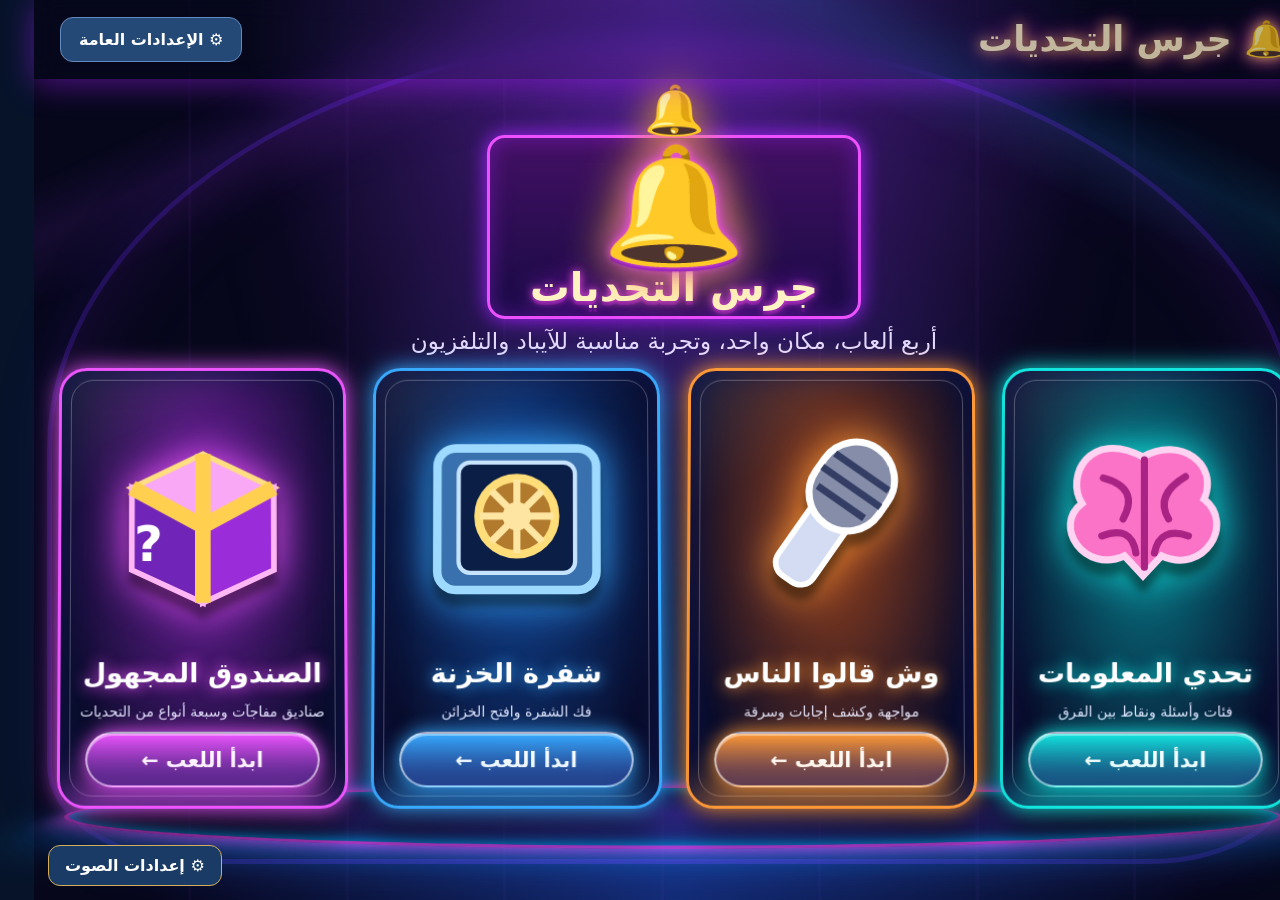
==== commit 2ebca942: "Add files via upload" ====
--- a/index.html
+++ b/index.html
@@ -7,4 +7,4 @@
 body.playing #gameTitle{flex:1;min-width:0;overflow:hidden;text-overflow:ellipsis;white-space:nowrap;text-align:center;font-size:clamp(13px,3vw,20px)}
 body.playing #frame{flex:1 1 auto;min-height:0!important;height:0!important;width:100%;border:0;display:block;overflow:auto;-webkit-overflow-scrolling:touch;}
 @media(max-width:480px){body.playing #playerbar{gap:5px}body.playing #playerbar button{font-size:13px;padding:9px 8px}#jarasAudioControls{bottom:max(8px,env(safe-area-inset-bottom,0px))!important;left:8px!important}}
-</style><link rel="stylesheet" href="neon-stage-v2.css?v=20261101b"><link rel="stylesheet" href="neon-rebuild.css?v=20261101r1"></head><body class="jaras-hub"><header><strong>🔔 جرس التحديات</strong><button onclick="openSettings()">⚙️ الإعدادات العامة</button></header><main id="home"><div class="stage-bell" aria-hidden="true">🔔</div><h1>جرس التحديات</h1><div class="stage-kicker">اختر لعبتك</div><p class="intro">أربع ألعاب، مكان واحد، وتجربة مناسبة للآيباد والتلفزيون</p><div class="cards"><section class="card" style="--edge:#1678e8;--glow:#0a397b"><div class="emoji"><svg viewBox="0 0 160 130" aria-hidden="true"><path d="M78 24C40 4 23 38 35 57 14 73 37 107 65 94l13 14 13-14c30 14 52-23 30-40 11-25-17-45-43-30Z" fill="#fa73c6" stroke="#ffd3f1" stroke-width="5"/><path d="M79 26v76M50 39q26 7 14 29M108 38q-22 13-12 30M49 80q21-8 24 12M110 80q-20-7-24 12" fill="none" stroke="#a92384" stroke-width="5" stroke-linecap="round"/></svg></div><h2>تحدي المعلومات</h2><p>فئات وأسئلة ونقاط بين الفرق</p><button onclick="launch('tahaddi_almalomat')">ابدأ اللعب ←</button></section><section class="card" style="--edge:#df315a;--glow:#64152d"><div class="emoji"><svg viewBox="0 0 160 130" aria-hidden="true"><g transform="rotate(35 80 65)"><rect x="65" y="52" width="30" height="68" rx="11" fill="#d4dcf3" stroke="#fff" stroke-width="4"/><rect x="53" y="8" width="54" height="65" rx="27" fill="#858da8" stroke="#fff" stroke-width="5"/><path d="M57 28h46M55 41h50M60 54h40" stroke="#343e64" stroke-width="5"/></g></svg></div><h2>وش قالوا الناس</h2><p>مواجهة وكشف إجابات وسرقة</p><button onclick="launch('wesh_galou_alnas')">ابدأ اللعب ←</button></section><section class="card" style="--edge:#b88a2e;--glow:#56401d"><div class="emoji"><svg viewBox="0 0 160 130" aria-hidden="true"><rect x="24" y="18" width="112" height="100" rx="13" fill="#3871ad" stroke="#9edaff" stroke-width="6"/><rect x="39" y="28" width="82" height="78" rx="8" fill="#0a1e46" stroke="#c7e4ff" stroke-width="3"/><circle cx="80" cy="66" r="27" fill="#b27a2d" stroke="#ffdd78" stroke-width="6"/><circle cx="80" cy="66" r="10" fill="#ffe5a2"/><path d="M80 40v52M54 66h52M62 48l36 36M98 48L62 84" stroke="#ffe5a2" stroke-width="5"/></svg></div><h2>شفرة الخزنة</h2><p>فك الشفرة وافتح الخزائن</p><button onclick="launch('iftah_alkhazna')">ابدأ اللعب ←</button></section><section class="card" style="--edge:#a66cff;--glow:#482a77"><div class="emoji"><svg viewBox="0 0 160 130" aria-hidden="true"><path d="M30 46 80 22l50 24-50 27Z" fill="#f9a8f5" stroke="#ffdd81" stroke-width="4"/><path d="M30 46v58l50 23V73Z" fill="#7025b8" stroke="#ffb6f5" stroke-width="4"/><path d="M130 46v58l-50 23V73Z" fill="#9b2cda" stroke="#ffb6f5" stroke-width="4"/><path d="M80 22v105M30 46l50 27 50-27" stroke="#ffcf50" stroke-width="11" fill="none"/><text x="52" y="98" font-size="35" font-weight="900" fill="#fff">?</text></svg></div><h2>الصندوق المجهول</h2><p>صناديق مفاجآت وسبعة أنواع من التحديات</p><button onclick="launch('mystery_box')">ابدأ اللعب ←</button></section></div><section id="settings" class="panel" hidden><h2>⚙️ الإعدادات العامة</h2><label class="setting">🔊 تشغيل المؤثرات الصوتية <input id="sound" type="checkbox" checked></label><label class="setting">✨ تشغيل الأنيميشن <input id="motion" type="checkbox" checked></label><label class="setting">🖥️ فتح اللعبة بملء الشاشة <input id="full" type="checkbox"></label><p class="note">تُحفظ الخيارات في هذا المتصفح. بعض الألعاب لها تحكم صوتي داخلي مستقل، لذلك قد تحتاج إلى كتمه داخل اللعبة أيضاً. إعدادات المباراة وFirebase تبقى داخل كل لعبة للحفاظ على وظائفها.</p><button onclick="saveSettings()">حفظ الإعدادات</button></section></main><div id="player"><div id="playerbar"><button id="gamesHomeButton" type="button" onclick="backHome()" aria-label="العودة إلى قائمة الألعاب">🏠 قائمة الألعاب</button><strong id="gameTitle">اللعبة</strong><button onclick="toggleFullscreen()">⛶ ملء الشاشة</button></div><iframe id="frame" title="اللعبة" allow="fullscreen; autoplay" allowfullscreen></iframe></div><script>const games={tahaddi_almalomat:'تحدي المعلومات',wesh_galou_alnas:'وش قالوا الناس',iftah_alkhazna:'شفرة الخزنة',mystery_box:'الصندوق المجهول'};const key='jaras_global_settings';function prefs(){try{return JSON.parse(localStorage.getItem(key)||'{}')}catch(e){return {}}}function openSettings(){let el=document.getElementById('settings');el.hidden=!el.hidden;const p=prefs();document.getElementById('sound').checked=p.sound!==false;document.getElementById('motion').checked=p.motion!==false;document.getElementById('full').checked=p.full===true}function saveSettings(){let p={sound:document.getElementById('sound').checked,motion:document.getElementById('motion').checked,full:document.getElementById('full').checked};localStorage.setItem(key,JSON.stringify(p));if(!p.sound){localStorage.setItem('khazna_sound_v8','off');localStorage.setItem('jaras_sound_muted','1');localStorage.setItem('jaras_champ_mute','1')}else{localStorage.setItem('khazna_sound_v8','on');localStorage.setItem('jaras_sound_muted','0');localStorage.setItem('jaras_champ_mute','0')}document.getElementById('settings').hidden=true}function launch(id){if(!games[id])return;document.getElementById('gameTitle').textContent=games[id];document.getElementById('frame').src=({tahaddi_almalomat:'trivia.html',wesh_galou_alnas:'feud.html',iftah_alkhazna:'vault.html',mystery_box:'mystery.html'})[id];document.body.classList.add('playing');if(prefs().full)toggleFullscreen()}function backHome(){document.body.classList.remove('playing');document.getElementById('frame').src='about:blank';if(document.fullscreenElement)document.exitFullscreen().catch(()=>{})}function toggleFullscreen(){if(document.fullscreenElement)document.exitFullscreen().catch(()=>{});else document.documentElement.requestFullscreen?.().catch(()=>{})}</script><style>#jarasAudioControls{position:fixed;bottom:14px;left:14px;z-index:99999;font:16px system-ui;direction:rtl}#jarasAudioControls button{background:#193b65;color:white;border:1px solid #d5ae5b;border-radius:12px;padding:10px 16px;cursor:pointer}#jarasAudioPanel{display:none;background:#0b1d37;color:white;border:1px solid #c8a44b;padding:18px;border-radius:16px;min-width:250px;box-shadow:0 8px 40px #0009}#jarasAudioPanel label{display:block;margin:14px 0}#jarasAudioPanel input[type=range]{width:100%}</style><div id="jarasAudioControls"><div id="jarasAudioPanel" role="group" aria-label="إعدادات الصوت العامة"><b>🔊 صوت الألعاب الأربع</b><label><input type="checkbox" id="jaEnable"> تشغيل الأصوات</label><label>مستوى الصوت: <span id="jaValue">90%</span><input id="jaVolume" type="range" min="0" max="100" value="90"></label><label><input type="checkbox" id="jaCountdown"> صوت العد التنازلي</label><button id="jaTest" type="button">▶ تجربة الصوت</button><button id="jaClose" type="button">إغلاق</button></div><button id="jaOpen" type="button">⚙️ إعدادات الصوت</button></div><script>(function(){function ready(){const $=id=>document.getElementById(id),api=window.JarasAudio;if(!api)return;const panel=$('jarasAudioPanel'),v=$('jaVolume'),en=$('jaEnable'),cd=$('jaCountdown');function sync(){let s=api.getSettings();en.checked=s.enabled;v.value=s.volume;cd.checked=s.countdown;$('jaValue').textContent=s.volume+'%'}$('jaOpen').onclick=()=>{sync();panel.style.display=panel.style.display==='block'?'none':'block'};$('jaClose').onclick=()=>panel.style.display='none';en.onchange=()=>api.setSettings({enabled:en.checked});cd.onchange=()=>api.setSettings({countdown:cd.checked});v.oninput=()=>{$('jaValue').textContent=v.value+'%';api.setSettings({volume:Number(v.value)})};$('jaTest').onclick=()=>{api.unlock();api.play('win')};sync()}if(document.readyState==='loading')document.addEventListener('DOMContentLoaded',ready);else ready()})();</script><script src="jaras-v53.js"></script><script>if('serviceWorker' in navigator)window.addEventListener('load',()=>navigator.serviceWorker.register('./service-worker.js').catch(()=>{}));</script></body></html>+</style><link rel="stylesheet" href="neon-stage-v2.css?v=20261101b"><link rel="stylesheet" href="neon-rebuild.css?v=20261101r1"><link rel="stylesheet" href="neon-true-stage.css?v=5a"></head><body class="jaras-hub"><header><strong>🔔 جرس التحديات</strong><button onclick="openSettings()">⚙️ الإعدادات العامة</button></header><main id="home"><div class="stage-bell" aria-hidden="true">🔔</div><h1>جرس التحديات</h1><div class="stage-kicker">اختر لعبتك</div><p class="intro">أربع ألعاب، مكان واحد، وتجربة مناسبة للآيباد والتلفزيون</p><div class="cards"><section class="card" style="--edge:#1678e8;--glow:#0a397b"><div class="emoji"><svg viewBox="0 0 160 130" aria-hidden="true"><path d="M78 24C40 4 23 38 35 57 14 73 37 107 65 94l13 14 13-14c30 14 52-23 30-40 11-25-17-45-43-30Z" fill="#fa73c6" stroke="#ffd3f1" stroke-width="5"/><path d="M79 26v76M50 39q26 7 14 29M108 38q-22 13-12 30M49 80q21-8 24 12M110 80q-20-7-24 12" fill="none" stroke="#a92384" stroke-width="5" stroke-linecap="round"/></svg></div><h2>تحدي المعلومات</h2><p>فئات وأسئلة ونقاط بين الفرق</p><button onclick="launch('tahaddi_almalomat')">ابدأ اللعب ←</button></section><section class="card" style="--edge:#df315a;--glow:#64152d"><div class="emoji"><svg viewBox="0 0 160 130" aria-hidden="true"><g transform="rotate(35 80 65)"><rect x="65" y="52" width="30" height="68" rx="11" fill="#d4dcf3" stroke="#fff" stroke-width="4"/><rect x="53" y="8" width="54" height="65" rx="27" fill="#858da8" stroke="#fff" stroke-width="5"/><path d="M57 28h46M55 41h50M60 54h40" stroke="#343e64" stroke-width="5"/></g></svg></div><h2>وش قالوا الناس</h2><p>مواجهة وكشف إجابات وسرقة</p><button onclick="launch('wesh_galou_alnas')">ابدأ اللعب ←</button></section><section class="card" style="--edge:#b88a2e;--glow:#56401d"><div class="emoji"><svg viewBox="0 0 160 130" aria-hidden="true"><rect x="24" y="18" width="112" height="100" rx="13" fill="#3871ad" stroke="#9edaff" stroke-width="6"/><rect x="39" y="28" width="82" height="78" rx="8" fill="#0a1e46" stroke="#c7e4ff" stroke-width="3"/><circle cx="80" cy="66" r="27" fill="#b27a2d" stroke="#ffdd78" stroke-width="6"/><circle cx="80" cy="66" r="10" fill="#ffe5a2"/><path d="M80 40v52M54 66h52M62 48l36 36M98 48L62 84" stroke="#ffe5a2" stroke-width="5"/></svg></div><h2>شفرة الخزنة</h2><p>فك الشفرة وافتح الخزائن</p><button onclick="launch('iftah_alkhazna')">ابدأ اللعب ←</button></section><section class="card" style="--edge:#a66cff;--glow:#482a77"><div class="emoji"><svg viewBox="0 0 160 130" aria-hidden="true"><path d="M30 46 80 22l50 24-50 27Z" fill="#f9a8f5" stroke="#ffdd81" stroke-width="4"/><path d="M30 46v58l50 23V73Z" fill="#7025b8" stroke="#ffb6f5" stroke-width="4"/><path d="M130 46v58l-50 23V73Z" fill="#9b2cda" stroke="#ffb6f5" stroke-width="4"/><path d="M80 22v105M30 46l50 27 50-27" stroke="#ffcf50" stroke-width="11" fill="none"/><text x="52" y="98" font-size="35" font-weight="900" fill="#fff">?</text></svg></div><h2>الصندوق المجهول</h2><p>صناديق مفاجآت وسبعة أنواع من التحديات</p><button onclick="launch('mystery_box')">ابدأ اللعب ←</button></section></div><section id="settings" class="panel" hidden><h2>⚙️ الإعدادات العامة</h2><label class="setting">🔊 تشغيل المؤثرات الصوتية <input id="sound" type="checkbox" checked></label><label class="setting">✨ تشغيل الأنيميشن <input id="motion" type="checkbox" checked></label><label class="setting">🖥️ فتح اللعبة بملء الشاشة <input id="full" type="checkbox"></label><p class="note">تُحفظ الخيارات في هذا المتصفح. بعض الألعاب لها تحكم صوتي داخلي مستقل، لذلك قد تحتاج إلى كتمه داخل اللعبة أيضاً. إعدادات المباراة وFirebase تبقى داخل كل لعبة للحفاظ على وظائفها.</p><button onclick="saveSettings()">حفظ الإعدادات</button></section></main><div id="player"><div id="playerbar"><button id="gamesHomeButton" type="button" onclick="backHome()" aria-label="العودة إلى قائمة الألعاب">🏠 قائمة الألعاب</button><strong id="gameTitle">اللعبة</strong><button onclick="toggleFullscreen()">⛶ ملء الشاشة</button></div><iframe id="frame" title="اللعبة" allow="fullscreen; autoplay" allowfullscreen></iframe></div><script>const games={tahaddi_almalomat:'تحدي المعلومات',wesh_galou_alnas:'وش قالوا الناس',iftah_alkhazna:'شفرة الخزنة',mystery_box:'الصندوق المجهول'};const key='jaras_global_settings';function prefs(){try{return JSON.parse(localStorage.getItem(key)||'{}')}catch(e){return {}}}function openSettings(){let el=document.getElementById('settings');el.hidden=!el.hidden;const p=prefs();document.getElementById('sound').checked=p.sound!==false;document.getElementById('motion').checked=p.motion!==false;document.getElementById('full').checked=p.full===true}function saveSettings(){let p={sound:document.getElementById('sound').checked,motion:document.getElementById('motion').checked,full:document.getElementById('full').checked};localStorage.setItem(key,JSON.stringify(p));if(!p.sound){localStorage.setItem('khazna_sound_v8','off');localStorage.setItem('jaras_sound_muted','1');localStorage.setItem('jaras_champ_mute','1')}else{localStorage.setItem('khazna_sound_v8','on');localStorage.setItem('jaras_sound_muted','0');localStorage.setItem('jaras_champ_mute','0')}document.getElementById('settings').hidden=true}function launch(id){if(!games[id])return;document.getElementById('gameTitle').textContent=games[id];document.getElementById('frame').src=({tahaddi_almalomat:'trivia.html',wesh_galou_alnas:'feud.html',iftah_alkhazna:'vault.html',mystery_box:'mystery.html'})[id];document.body.classList.add('playing');if(prefs().full)toggleFullscreen()}function backHome(){document.body.classList.remove('playing');document.getElementById('frame').src='about:blank';if(document.fullscreenElement)document.exitFullscreen().catch(()=>{})}function toggleFullscreen(){if(document.fullscreenElement)document.exitFullscreen().catch(()=>{});else document.documentElement.requestFullscreen?.().catch(()=>{})}</script><style>#jarasAudioControls{position:fixed;bottom:14px;left:14px;z-index:99999;font:16px system-ui;direction:rtl}#jarasAudioControls button{background:#193b65;color:white;border:1px solid #d5ae5b;border-radius:12px;padding:10px 16px;cursor:pointer}#jarasAudioPanel{display:none;background:#0b1d37;color:white;border:1px solid #c8a44b;padding:18px;border-radius:16px;min-width:250px;box-shadow:0 8px 40px #0009}#jarasAudioPanel label{display:block;margin:14px 0}#jarasAudioPanel input[type=range]{width:100%}</style><div id="jarasAudioControls"><div id="jarasAudioPanel" role="group" aria-label="إعدادات الصوت العامة"><b>🔊 صوت الألعاب الأربع</b><label><input type="checkbox" id="jaEnable"> تشغيل الأصوات</label><label>مستوى الصوت: <span id="jaValue">90%</span><input id="jaVolume" type="range" min="0" max="100" value="90"></label><label><input type="checkbox" id="jaCountdown"> صوت العد التنازلي</label><button id="jaTest" type="button">▶ تجربة الصوت</button><button id="jaClose" type="button">إغلاق</button></div><button id="jaOpen" type="button">⚙️ إعدادات الصوت</button></div><script>(function(){function ready(){const $=id=>document.getElementById(id),api=window.JarasAudio;if(!api)return;const panel=$('jarasAudioPanel'),v=$('jaVolume'),en=$('jaEnable'),cd=$('jaCountdown');function sync(){let s=api.getSettings();en.checked=s.enabled;v.value=s.volume;cd.checked=s.countdown;$('jaValue').textContent=s.volume+'%'}$('jaOpen').onclick=()=>{sync();panel.style.display=panel.style.display==='block'?'none':'block'};$('jaClose').onclick=()=>panel.style.display='none';en.onchange=()=>api.setSettings({enabled:en.checked});cd.onchange=()=>api.setSettings({countdown:cd.checked});v.oninput=()=>{$('jaValue').textContent=v.value+'%';api.setSettings({volume:Number(v.value)})};$('jaTest').onclick=()=>{api.unlock();api.play('win')};sync()}if(document.readyState==='loading')document.addEventListener('DOMContentLoaded',ready);else ready()})();</script><script src="jaras-v53.js"></script><script>if('serviceWorker' in navigator)window.addEventListener('load',()=>navigator.serviceWorker.register('./service-worker.js').catch(()=>{}));</script></body></html>
--- a/neon-true-stage.css
+++ b/neon-true-stage.css
@@ -0,0 +1,22 @@
+/* V5: responsive stage layout, non-invasive gameplay skin */
+body.jaras-hub:not(.playing){min-height:100dvh;background:radial-gradient(ellipse at 50% 0%,#422080 0%,transparent 47%),radial-gradient(ellipse at 50% 100%,#132b75 0%,transparent 58%),#06071b!important}
+body.jaras-hub:not(.playing) header{position:absolute;top:0;left:0;right:0;background:transparent!important;border:0!important;z-index:8;padding:12px 22px}
+body.jaras-hub:not(.playing) header strong{font-size:clamp(12px,1.5vw,19px);opacity:.75}
+body.jaras-hub:not(.playing) main{width:100%;max-width:1680px;min-height:100dvh;display:flex;flex-direction:column;justify-content:center;align-items:center;padding:58px 24px 20px!important;isolation:isolate}
+body.jaras-hub:not(.playing) main:before{content:"";position:absolute;inset:4% 1% 4%;z-index:-1;pointer-events:none;border-radius:50% 50% 12% 12%;border:5px solid #6b2cf64a;box-shadow:inset 0 0 90px #a729ee24,0 0 55px #5523cb2c;background:radial-gradient(ellipse at 50% 15%,#a72ef52a,transparent 53%)}
+body.jaras-hub:not(.playing) main:after{content:"";position:absolute;bottom:3%;width:94%;height:12%;border-radius:50%;z-index:-1;pointer-events:none;border:5px solid #ef48ffb0;box-shadow:0 0 25px #ef48ff,0 0 65px #008aff,inset 0 0 25px #00aaff;background:radial-gradient(ellipse,#6927d95a,transparent 70%);transform:perspective(500px) rotateX(58deg)}
+body.jaras-hub:not(.playing) .stage-bell{font-size:clamp(38px,5.4vh,72px);line-height:1;margin:0;z-index:1}
+body.jaras-hub:not(.playing) h1{font-size:clamp(28px,4.4vh,62px)!important;line-height:1.1;padding:7px 40px!important;margin:0 auto 4px!important;border-radius:18px!important;white-space:nowrap}
+body.jaras-hub:not(.playing) .stage-kicker{display:none}
+body.jaras-hub:not(.playing) p.intro{font-size:clamp(12px,1.6vh,17px);margin:5px 0 12px!important}
+body.jaras-hub:not(.playing) .cards{width:100%;max-width:1450px;display:grid;grid-template-columns:repeat(4,minmax(0,1fr))!important;gap:clamp(10px,1.6vw,22px);margin:0 0 5vh!important}
+body.jaras-hub:not(.playing) .card{min-height:0!important;height:clamp(270px,49vh,480px);padding:clamp(10px,2vh,24px) 12px!important;border-radius:28px!important;transform:perspective(900px) rotateX(2deg);background:linear-gradient(145deg,#ffffff1b,transparent 24%),radial-gradient(ellipse at 50% 35%,var(--glow),#080b29 77%)!important}
+body.jaras-hub:not(.playing) .card:hover{transform:perspective(900px) translateY(-6px) rotateX(0deg)}
+body.jaras-hub:not(.playing) .card .emoji{height:clamp(95px,20vh,210px)!important;flex:1;min-height:0}
+body.jaras-hub:not(.playing) .card .emoji svg{height:100%;max-height:185px;filter:drop-shadow(0 12px 4px #0007)}
+body.jaras-hub:not(.playing) .card h2{font-size:clamp(18px,2.1vw,30px)!important}
+body.jaras-hub:not(.playing) .card p{font-size:clamp(11px,1.1vw,15px)!important;min-height:0!important}
+body.jaras-hub:not(.playing) .card button{padding:clamp(8px,1.5vh,15px) 5px!important;font-size:clamp(15px,1.6vw,21px)!important}
+body.jaras-hub:not(.playing) #settings:not([hidden]){position:fixed;z-index:20;top:12%;left:50%;transform:translateX(-50%);width:min(95vw,620px);max-height:80dvh;overflow:auto;box-shadow:0 0 0 100vmax #000b,0 0 40px #a74fff}
+@media(max-height:680px) and (min-width:700px){body.jaras-hub:not(.playing) main{padding-top:40px!important}body.jaras-hub:not(.playing) .stage-bell{font-size:38px}body.jaras-hub:not(.playing) h1{font-size:30px!important}body.jaras-hub:not(.playing) .card{height:53vh}body.jaras-hub:not(.playing) .cards{margin-bottom:2vh!important}}
+@media(max-width:700px){body.jaras-hub:not(.playing) main{justify-content:flex-start;padding-top:75px!important}body.jaras-hub:not(.playing) .cards{grid-template-columns:repeat(2,minmax(0,1fr))!important;margin-bottom:20px!important}body.jaras-hub:not(.playing) .card{height:clamp(230px,37vh,340px)}body.jaras-hub:not(.playing) .card .emoji{height:100px!important}body.jaras-hub:not(.playing) h1{white-space:normal}}
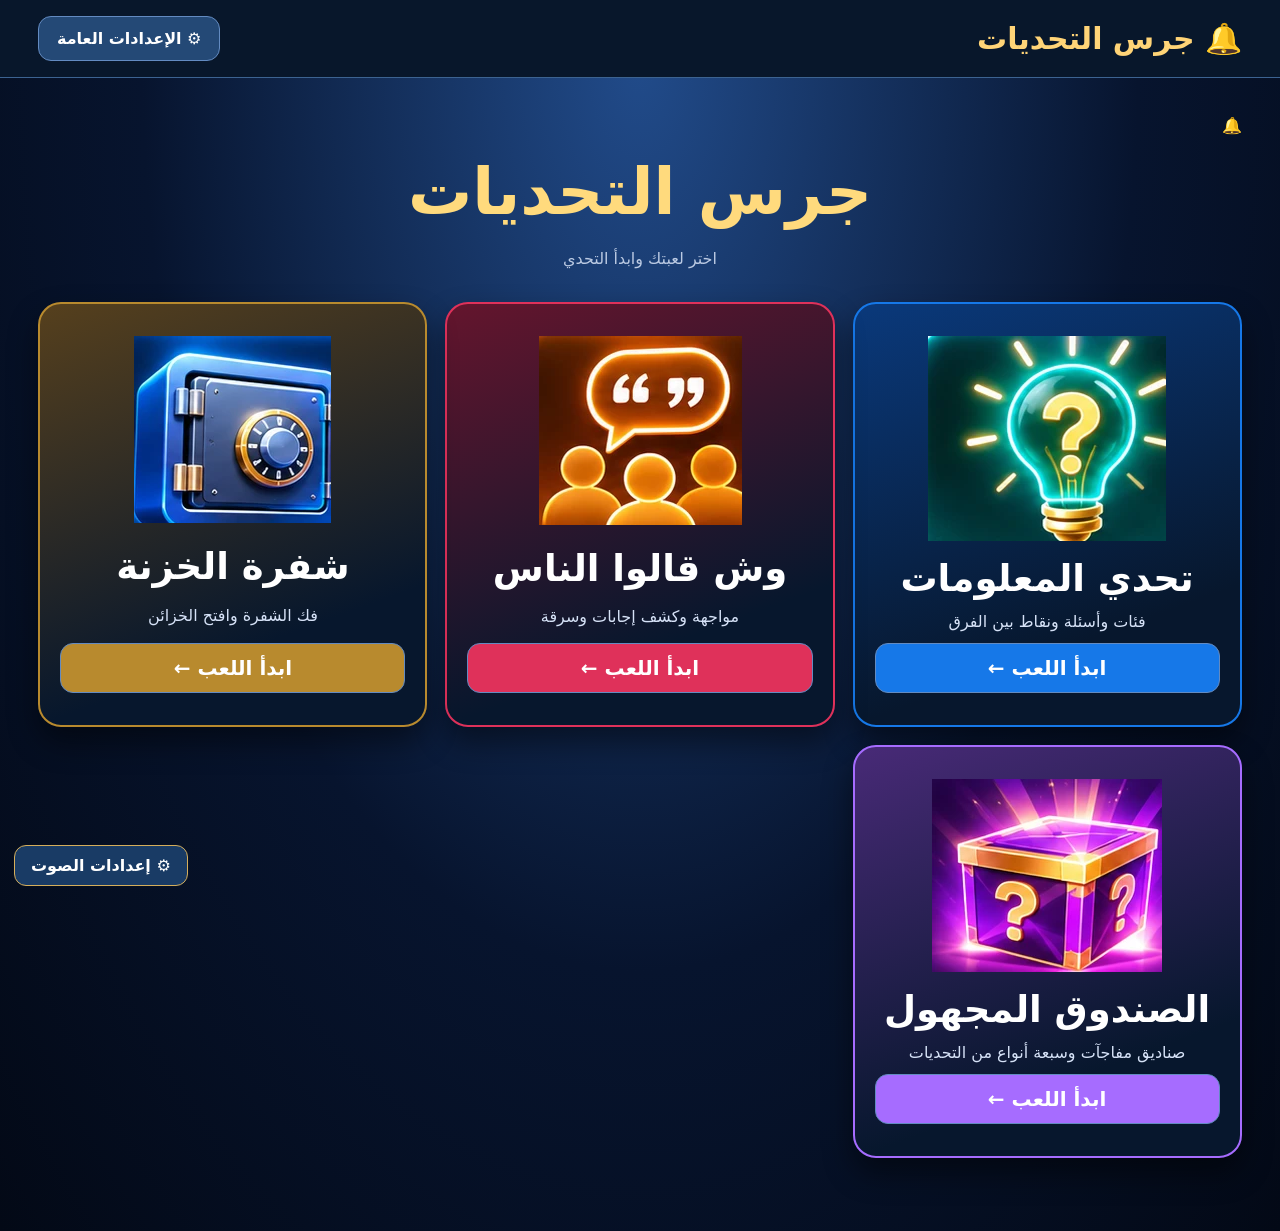
==== commit 1bc9594e: "Add files via upload" ====
--- a/index.html
+++ b/index.html
@@ -7,4 +7,4 @@
 body.playing #gameTitle{flex:1;min-width:0;overflow:hidden;text-overflow:ellipsis;white-space:nowrap;text-align:center;font-size:clamp(13px,3vw,20px)}
 body.playing #frame{flex:1 1 auto;min-height:0!important;height:0!important;width:100%;border:0;display:block;overflow:auto;-webkit-overflow-scrolling:touch;}
 @media(max-width:480px){body.playing #playerbar{gap:5px}body.playing #playerbar button{font-size:13px;padding:9px 8px}#jarasAudioControls{bottom:max(8px,env(safe-area-inset-bottom,0px))!important;left:8px!important}}
-</style><link rel="stylesheet" href="neon-stage-v2.css?v=20261101b"><link rel="stylesheet" href="neon-rebuild.css?v=20261101r1"><link rel="stylesheet" href="neon-true-stage.css?v=5a"></head><body class="jaras-hub"><header><strong>🔔 جرس التحديات</strong><button onclick="openSettings()">⚙️ الإعدادات العامة</button></header><main id="home"><div class="stage-bell" aria-hidden="true">🔔</div><h1>جرس التحديات</h1><div class="stage-kicker">اختر لعبتك</div><p class="intro">أربع ألعاب، مكان واحد، وتجربة مناسبة للآيباد والتلفزيون</p><div class="cards"><section class="card" style="--edge:#1678e8;--glow:#0a397b"><div class="emoji"><svg viewBox="0 0 160 130" aria-hidden="true"><path d="M78 24C40 4 23 38 35 57 14 73 37 107 65 94l13 14 13-14c30 14 52-23 30-40 11-25-17-45-43-30Z" fill="#fa73c6" stroke="#ffd3f1" stroke-width="5"/><path d="M79 26v76M50 39q26 7 14 29M108 38q-22 13-12 30M49 80q21-8 24 12M110 80q-20-7-24 12" fill="none" stroke="#a92384" stroke-width="5" stroke-linecap="round"/></svg></div><h2>تحدي المعلومات</h2><p>فئات وأسئلة ونقاط بين الفرق</p><button onclick="launch('tahaddi_almalomat')">ابدأ اللعب ←</button></section><section class="card" style="--edge:#df315a;--glow:#64152d"><div class="emoji"><svg viewBox="0 0 160 130" aria-hidden="true"><g transform="rotate(35 80 65)"><rect x="65" y="52" width="30" height="68" rx="11" fill="#d4dcf3" stroke="#fff" stroke-width="4"/><rect x="53" y="8" width="54" height="65" rx="27" fill="#858da8" stroke="#fff" stroke-width="5"/><path d="M57 28h46M55 41h50M60 54h40" stroke="#343e64" stroke-width="5"/></g></svg></div><h2>وش قالوا الناس</h2><p>مواجهة وكشف إجابات وسرقة</p><button onclick="launch('wesh_galou_alnas')">ابدأ اللعب ←</button></section><section class="card" style="--edge:#b88a2e;--glow:#56401d"><div class="emoji"><svg viewBox="0 0 160 130" aria-hidden="true"><rect x="24" y="18" width="112" height="100" rx="13" fill="#3871ad" stroke="#9edaff" stroke-width="6"/><rect x="39" y="28" width="82" height="78" rx="8" fill="#0a1e46" stroke="#c7e4ff" stroke-width="3"/><circle cx="80" cy="66" r="27" fill="#b27a2d" stroke="#ffdd78" stroke-width="6"/><circle cx="80" cy="66" r="10" fill="#ffe5a2"/><path d="M80 40v52M54 66h52M62 48l36 36M98 48L62 84" stroke="#ffe5a2" stroke-width="5"/></svg></div><h2>شفرة الخزنة</h2><p>فك الشفرة وافتح الخزائن</p><button onclick="launch('iftah_alkhazna')">ابدأ اللعب ←</button></section><section class="card" style="--edge:#a66cff;--glow:#482a77"><div class="emoji"><svg viewBox="0 0 160 130" aria-hidden="true"><path d="M30 46 80 22l50 24-50 27Z" fill="#f9a8f5" stroke="#ffdd81" stroke-width="4"/><path d="M30 46v58l50 23V73Z" fill="#7025b8" stroke="#ffb6f5" stroke-width="4"/><path d="M130 46v58l-50 23V73Z" fill="#9b2cda" stroke="#ffb6f5" stroke-width="4"/><path d="M80 22v105M30 46l50 27 50-27" stroke="#ffcf50" stroke-width="11" fill="none"/><text x="52" y="98" font-size="35" font-weight="900" fill="#fff">?</text></svg></div><h2>الصندوق المجهول</h2><p>صناديق مفاجآت وسبعة أنواع من التحديات</p><button onclick="launch('mystery_box')">ابدأ اللعب ←</button></section></div><section id="settings" class="panel" hidden><h2>⚙️ الإعدادات العامة</h2><label class="setting">🔊 تشغيل المؤثرات الصوتية <input id="sound" type="checkbox" checked></label><label class="setting">✨ تشغيل الأنيميشن <input id="motion" type="checkbox" checked></label><label class="setting">🖥️ فتح اللعبة بملء الشاشة <input id="full" type="checkbox"></label><p class="note">تُحفظ الخيارات في هذا المتصفح. بعض الألعاب لها تحكم صوتي داخلي مستقل، لذلك قد تحتاج إلى كتمه داخل اللعبة أيضاً. إعدادات المباراة وFirebase تبقى داخل كل لعبة للحفاظ على وظائفها.</p><button onclick="saveSettings()">حفظ الإعدادات</button></section></main><div id="player"><div id="playerbar"><button id="gamesHomeButton" type="button" onclick="backHome()" aria-label="العودة إلى قائمة الألعاب">🏠 قائمة الألعاب</button><strong id="gameTitle">اللعبة</strong><button onclick="toggleFullscreen()">⛶ ملء الشاشة</button></div><iframe id="frame" title="اللعبة" allow="fullscreen; autoplay" allowfullscreen></iframe></div><script>const games={tahaddi_almalomat:'تحدي المعلومات',wesh_galou_alnas:'وش قالوا الناس',iftah_alkhazna:'شفرة الخزنة',mystery_box:'الصندوق المجهول'};const key='jaras_global_settings';function prefs(){try{return JSON.parse(localStorage.getItem(key)||'{}')}catch(e){return {}}}function openSettings(){let el=document.getElementById('settings');el.hidden=!el.hidden;const p=prefs();document.getElementById('sound').checked=p.sound!==false;document.getElementById('motion').checked=p.motion!==false;document.getElementById('full').checked=p.full===true}function saveSettings(){let p={sound:document.getElementById('sound').checked,motion:document.getElementById('motion').checked,full:document.getElementById('full').checked};localStorage.setItem(key,JSON.stringify(p));if(!p.sound){localStorage.setItem('khazna_sound_v8','off');localStorage.setItem('jaras_sound_muted','1');localStorage.setItem('jaras_champ_mute','1')}else{localStorage.setItem('khazna_sound_v8','on');localStorage.setItem('jaras_sound_muted','0');localStorage.setItem('jaras_champ_mute','0')}document.getElementById('settings').hidden=true}function launch(id){if(!games[id])return;document.getElementById('gameTitle').textContent=games[id];document.getElementById('frame').src=({tahaddi_almalomat:'trivia.html',wesh_galou_alnas:'feud.html',iftah_alkhazna:'vault.html',mystery_box:'mystery.html'})[id];document.body.classList.add('playing');if(prefs().full)toggleFullscreen()}function backHome(){document.body.classList.remove('playing');document.getElementById('frame').src='about:blank';if(document.fullscreenElement)document.exitFullscreen().catch(()=>{})}function toggleFullscreen(){if(document.fullscreenElement)document.exitFullscreen().catch(()=>{});else document.documentElement.requestFullscreen?.().catch(()=>{})}</script><style>#jarasAudioControls{position:fixed;bottom:14px;left:14px;z-index:99999;font:16px system-ui;direction:rtl}#jarasAudioControls button{background:#193b65;color:white;border:1px solid #d5ae5b;border-radius:12px;padding:10px 16px;cursor:pointer}#jarasAudioPanel{display:none;background:#0b1d37;color:white;border:1px solid #c8a44b;padding:18px;border-radius:16px;min-width:250px;box-shadow:0 8px 40px #0009}#jarasAudioPanel label{display:block;margin:14px 0}#jarasAudioPanel input[type=range]{width:100%}</style><div id="jarasAudioControls"><div id="jarasAudioPanel" role="group" aria-label="إعدادات الصوت العامة"><b>🔊 صوت الألعاب الأربع</b><label><input type="checkbox" id="jaEnable"> تشغيل الأصوات</label><label>مستوى الصوت: <span id="jaValue">90%</span><input id="jaVolume" type="range" min="0" max="100" value="90"></label><label><input type="checkbox" id="jaCountdown"> صوت العد التنازلي</label><button id="jaTest" type="button">▶ تجربة الصوت</button><button id="jaClose" type="button">إغلاق</button></div><button id="jaOpen" type="button">⚙️ إعدادات الصوت</button></div><script>(function(){function ready(){const $=id=>document.getElementById(id),api=window.JarasAudio;if(!api)return;const panel=$('jarasAudioPanel'),v=$('jaVolume'),en=$('jaEnable'),cd=$('jaCountdown');function sync(){let s=api.getSettings();en.checked=s.enabled;v.value=s.volume;cd.checked=s.countdown;$('jaValue').textContent=s.volume+'%'}$('jaOpen').onclick=()=>{sync();panel.style.display=panel.style.display==='block'?'none':'block'};$('jaClose').onclick=()=>panel.style.display='none';en.onchange=()=>api.setSettings({enabled:en.checked});cd.onchange=()=>api.setSettings({countdown:cd.checked});v.oninput=()=>{$('jaValue').textContent=v.value+'%';api.setSettings({volume:Number(v.value)})};$('jaTest').onclick=()=>{api.unlock();api.play('win')};sync()}if(document.readyState==='loading')document.addEventListener('DOMContentLoaded',ready);else ready()})();</script><script src="jaras-v53.js"></script><script>if('serviceWorker' in navigator)window.addEventListener('load',()=>navigator.serviceWorker.register('./service-worker.js').catch(()=>{}));</script></body></html>+</style><link rel="stylesheet" href="jaras-premium.css?v=6b"></head><body class="jaras-hub"><header><strong>🔔 جرس التحديات</strong><button onclick="openSettings()">⚙️ الإعدادات العامة</button></header><main id="home"><div class="stage-brand"><span class="stage-bell" aria-hidden="true">🔔</span><h1>جرس التحديات</h1></div><p class="intro">اختر لعبتك وابدأ التحدي</p><div class="cards"><section class="card" style="--edge:#1678e8;--glow:#0a397b"><div class="game-art"><img src="trivia-3d.webp" alt="" loading="eager"></div><h2>تحدي المعلومات</h2><p>فئات وأسئلة ونقاط بين الفرق</p><button onclick="launch('tahaddi_almalomat')">ابدأ اللعب ←</button></section><section class="card" style="--edge:#df315a;--glow:#64152d"><div class="game-art"><img src="feud-3d.webp" alt="" loading="eager"></div><h2>وش قالوا الناس</h2><p>مواجهة وكشف إجابات وسرقة</p><button onclick="launch('wesh_galou_alnas')">ابدأ اللعب ←</button></section><section class="card" style="--edge:#b88a2e;--glow:#56401d"><div class="game-art"><img src="vault-3d.webp" alt="" loading="eager"></div><h2>شفرة الخزنة</h2><p>فك الشفرة وافتح الخزائن</p><button onclick="launch('iftah_alkhazna')">ابدأ اللعب ←</button></section><section class="card" style="--edge:#a66cff;--glow:#482a77"><div class="game-art"><img src="mystery-3d.webp" alt="" loading="eager"></div><h2>الصندوق المجهول</h2><p>صناديق مفاجآت وسبعة أنواع من التحديات</p><button onclick="launch('mystery_box')">ابدأ اللعب ←</button></section></div><section id="settings" class="panel" hidden><h2>⚙️ الإعدادات العامة</h2><label class="setting">🔊 تشغيل المؤثرات الصوتية <input id="sound" type="checkbox" checked></label><label class="setting">✨ تشغيل الأنيميشن <input id="motion" type="checkbox" checked></label><label class="setting">🖥️ فتح اللعبة بملء الشاشة <input id="full" type="checkbox"></label><p class="note">تُحفظ الخيارات في هذا المتصفح. بعض الألعاب لها تحكم صوتي داخلي مستقل، لذلك قد تحتاج إلى كتمه داخل اللعبة أيضاً. إعدادات المباراة وFirebase تبقى داخل كل لعبة للحفاظ على وظائفها.</p><button onclick="saveSettings()">حفظ الإعدادات</button></section></main><div id="player"><div id="playerbar"><button id="gamesHomeButton" type="button" onclick="backHome()" aria-label="العودة إلى قائمة الألعاب">🏠 قائمة الألعاب</button><strong id="gameTitle">اللعبة</strong><button onclick="toggleFullscreen()">⛶ ملء الشاشة</button></div><iframe id="frame" title="اللعبة" allow="fullscreen; autoplay" allowfullscreen></iframe></div><script>const games={tahaddi_almalomat:'تحدي المعلومات',wesh_galou_alnas:'وش قالوا الناس',iftah_alkhazna:'شفرة الخزنة',mystery_box:'الصندوق المجهول'};const key='jaras_global_settings';function prefs(){try{return JSON.parse(localStorage.getItem(key)||'{}')}catch(e){return {}}}function openSettings(){let el=document.getElementById('settings');el.hidden=!el.hidden;const p=prefs();document.getElementById('sound').checked=p.sound!==false;document.getElementById('motion').checked=p.motion!==false;document.getElementById('full').checked=p.full===true}function saveSettings(){let p={sound:document.getElementById('sound').checked,motion:document.getElementById('motion').checked,full:document.getElementById('full').checked};localStorage.setItem(key,JSON.stringify(p));if(!p.sound){localStorage.setItem('khazna_sound_v8','off');localStorage.setItem('jaras_sound_muted','1');localStorage.setItem('jaras_champ_mute','1')}else{localStorage.setItem('khazna_sound_v8','on');localStorage.setItem('jaras_sound_muted','0');localStorage.setItem('jaras_champ_mute','0')}document.getElementById('settings').hidden=true}function launch(id){if(!games[id])return;document.getElementById('gameTitle').textContent=games[id];document.getElementById('frame').src=({tahaddi_almalomat:'trivia.html',wesh_galou_alnas:'feud.html',iftah_alkhazna:'vault.html',mystery_box:'mystery.html'})[id];document.body.classList.add('playing');if(prefs().full)toggleFullscreen()}function backHome(){document.body.classList.remove('playing');document.getElementById('frame').src='about:blank';if(document.fullscreenElement)document.exitFullscreen().catch(()=>{})}function toggleFullscreen(){if(document.fullscreenElement)document.exitFullscreen().catch(()=>{});else document.documentElement.requestFullscreen?.().catch(()=>{})}</script><style>#jarasAudioControls{position:fixed;bottom:14px;left:14px;z-index:99999;font:16px system-ui;direction:rtl}#jarasAudioControls button{background:#193b65;color:white;border:1px solid #d5ae5b;border-radius:12px;padding:10px 16px;cursor:pointer}#jarasAudioPanel{display:none;background:#0b1d37;color:white;border:1px solid #c8a44b;padding:18px;border-radius:16px;min-width:250px;box-shadow:0 8px 40px #0009}#jarasAudioPanel label{display:block;margin:14px 0}#jarasAudioPanel input[type=range]{width:100%}</style><div id="jarasAudioControls"><div id="jarasAudioPanel" role="group" aria-label="إعدادات الصوت العامة"><b>🔊 صوت الألعاب الأربع</b><label><input type="checkbox" id="jaEnable"> تشغيل الأصوات</label><label>مستوى الصوت: <span id="jaValue">90%</span><input id="jaVolume" type="range" min="0" max="100" value="90"></label><label><input type="checkbox" id="jaCountdown"> صوت العد التنازلي</label><button id="jaTest" type="button">▶ تجربة الصوت</button><button id="jaClose" type="button">إغلاق</button></div><button id="jaOpen" type="button">⚙️ إعدادات الصوت</button></div><script>(function(){function ready(){const $=id=>document.getElementById(id),api=window.JarasAudio;if(!api)return;const panel=$('jarasAudioPanel'),v=$('jaVolume'),en=$('jaEnable'),cd=$('jaCountdown');function sync(){let s=api.getSettings();en.checked=s.enabled;v.value=s.volume;cd.checked=s.countdown;$('jaValue').textContent=s.volume+'%'}$('jaOpen').onclick=()=>{sync();panel.style.display=panel.style.display==='block'?'none':'block'};$('jaClose').onclick=()=>panel.style.display='none';en.onchange=()=>api.setSettings({enabled:en.checked});cd.onchange=()=>api.setSettings({countdown:cd.checked});v.oninput=()=>{$('jaValue').textContent=v.value+'%';api.setSettings({volume:Number(v.value)})};$('jaTest').onclick=()=>{api.unlock();api.play('win')};sync()}if(document.readyState==='loading')document.addEventListener('DOMContentLoaded',ready);else ready()})();</script><script src="jaras-v53.js"></script><script>if('serviceWorker' in navigator)window.addEventListener('load',()=>navigator.serviceWorker.register('./service-worker.js').catch(()=>{}));</script></body></html>
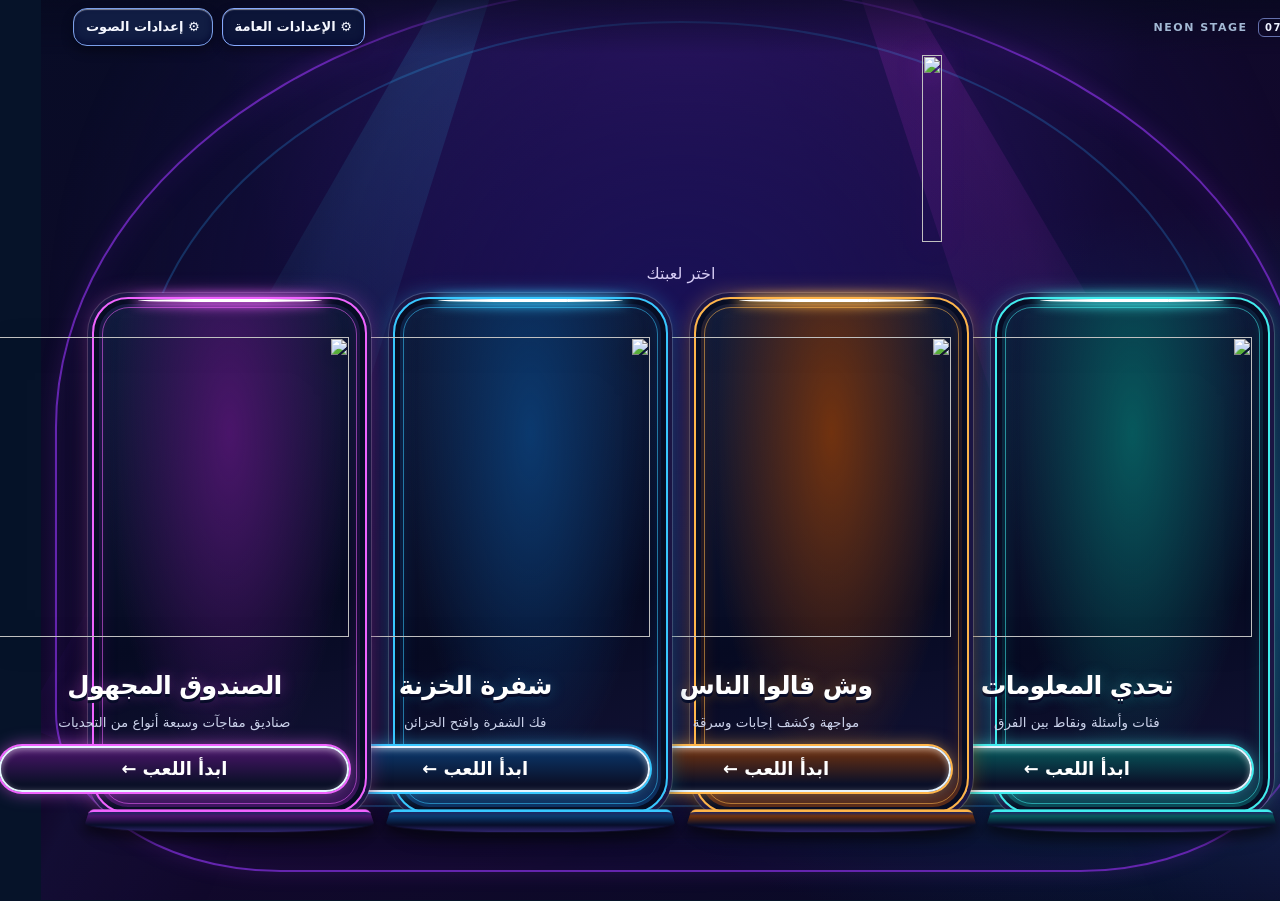
==== commit a62648d2: "Add files via upload" ====
--- a/index.html
+++ b/index.html
@@ -7,4 +7,4 @@
 body.playing #gameTitle{flex:1;min-width:0;overflow:hidden;text-overflow:ellipsis;white-space:nowrap;text-align:center;font-size:clamp(13px,3vw,20px)}
 body.playing #frame{flex:1 1 auto;min-height:0!important;height:0!important;width:100%;border:0;display:block;overflow:auto;-webkit-overflow-scrolling:touch;}
 @media(max-width:480px){body.playing #playerbar{gap:5px}body.playing #playerbar button{font-size:13px;padding:9px 8px}#jarasAudioControls{bottom:max(8px,env(safe-area-inset-bottom,0px))!important;left:8px!important}}
-</style><link rel="stylesheet" href="jaras-premium.css?v=6b"></head><body class="jaras-hub"><header><strong>🔔 جرس التحديات</strong><button onclick="openSettings()">⚙️ الإعدادات العامة</button></header><main id="home"><div class="stage-brand"><span class="stage-bell" aria-hidden="true">🔔</span><h1>جرس التحديات</h1></div><p class="intro">اختر لعبتك وابدأ التحدي</p><div class="cards"><section class="card" style="--edge:#1678e8;--glow:#0a397b"><div class="game-art"><img src="trivia-3d.webp" alt="" loading="eager"></div><h2>تحدي المعلومات</h2><p>فئات وأسئلة ونقاط بين الفرق</p><button onclick="launch('tahaddi_almalomat')">ابدأ اللعب ←</button></section><section class="card" style="--edge:#df315a;--glow:#64152d"><div class="game-art"><img src="feud-3d.webp" alt="" loading="eager"></div><h2>وش قالوا الناس</h2><p>مواجهة وكشف إجابات وسرقة</p><button onclick="launch('wesh_galou_alnas')">ابدأ اللعب ←</button></section><section class="card" style="--edge:#b88a2e;--glow:#56401d"><div class="game-art"><img src="vault-3d.webp" alt="" loading="eager"></div><h2>شفرة الخزنة</h2><p>فك الشفرة وافتح الخزائن</p><button onclick="launch('iftah_alkhazna')">ابدأ اللعب ←</button></section><section class="card" style="--edge:#a66cff;--glow:#482a77"><div class="game-art"><img src="mystery-3d.webp" alt="" loading="eager"></div><h2>الصندوق المجهول</h2><p>صناديق مفاجآت وسبعة أنواع من التحديات</p><button onclick="launch('mystery_box')">ابدأ اللعب ←</button></section></div><section id="settings" class="panel" hidden><h2>⚙️ الإعدادات العامة</h2><label class="setting">🔊 تشغيل المؤثرات الصوتية <input id="sound" type="checkbox" checked></label><label class="setting">✨ تشغيل الأنيميشن <input id="motion" type="checkbox" checked></label><label class="setting">🖥️ فتح اللعبة بملء الشاشة <input id="full" type="checkbox"></label><p class="note">تُحفظ الخيارات في هذا المتصفح. بعض الألعاب لها تحكم صوتي داخلي مستقل، لذلك قد تحتاج إلى كتمه داخل اللعبة أيضاً. إعدادات المباراة وFirebase تبقى داخل كل لعبة للحفاظ على وظائفها.</p><button onclick="saveSettings()">حفظ الإعدادات</button></section></main><div id="player"><div id="playerbar"><button id="gamesHomeButton" type="button" onclick="backHome()" aria-label="العودة إلى قائمة الألعاب">🏠 قائمة الألعاب</button><strong id="gameTitle">اللعبة</strong><button onclick="toggleFullscreen()">⛶ ملء الشاشة</button></div><iframe id="frame" title="اللعبة" allow="fullscreen; autoplay" allowfullscreen></iframe></div><script>const games={tahaddi_almalomat:'تحدي المعلومات',wesh_galou_alnas:'وش قالوا الناس',iftah_alkhazna:'شفرة الخزنة',mystery_box:'الصندوق المجهول'};const key='jaras_global_settings';function prefs(){try{return JSON.parse(localStorage.getItem(key)||'{}')}catch(e){return {}}}function openSettings(){let el=document.getElementById('settings');el.hidden=!el.hidden;const p=prefs();document.getElementById('sound').checked=p.sound!==false;document.getElementById('motion').checked=p.motion!==false;document.getElementById('full').checked=p.full===true}function saveSettings(){let p={sound:document.getElementById('sound').checked,motion:document.getElementById('motion').checked,full:document.getElementById('full').checked};localStorage.setItem(key,JSON.stringify(p));if(!p.sound){localStorage.setItem('khazna_sound_v8','off');localStorage.setItem('jaras_sound_muted','1');localStorage.setItem('jaras_champ_mute','1')}else{localStorage.setItem('khazna_sound_v8','on');localStorage.setItem('jaras_sound_muted','0');localStorage.setItem('jaras_champ_mute','0')}document.getElementById('settings').hidden=true}function launch(id){if(!games[id])return;document.getElementById('gameTitle').textContent=games[id];document.getElementById('frame').src=({tahaddi_almalomat:'trivia.html',wesh_galou_alnas:'feud.html',iftah_alkhazna:'vault.html',mystery_box:'mystery.html'})[id];document.body.classList.add('playing');if(prefs().full)toggleFullscreen()}function backHome(){document.body.classList.remove('playing');document.getElementById('frame').src='about:blank';if(document.fullscreenElement)document.exitFullscreen().catch(()=>{})}function toggleFullscreen(){if(document.fullscreenElement)document.exitFullscreen().catch(()=>{});else document.documentElement.requestFullscreen?.().catch(()=>{})}</script><style>#jarasAudioControls{position:fixed;bottom:14px;left:14px;z-index:99999;font:16px system-ui;direction:rtl}#jarasAudioControls button{background:#193b65;color:white;border:1px solid #d5ae5b;border-radius:12px;padding:10px 16px;cursor:pointer}#jarasAudioPanel{display:none;background:#0b1d37;color:white;border:1px solid #c8a44b;padding:18px;border-radius:16px;min-width:250px;box-shadow:0 8px 40px #0009}#jarasAudioPanel label{display:block;margin:14px 0}#jarasAudioPanel input[type=range]{width:100%}</style><div id="jarasAudioControls"><div id="jarasAudioPanel" role="group" aria-label="إعدادات الصوت العامة"><b>🔊 صوت الألعاب الأربع</b><label><input type="checkbox" id="jaEnable"> تشغيل الأصوات</label><label>مستوى الصوت: <span id="jaValue">90%</span><input id="jaVolume" type="range" min="0" max="100" value="90"></label><label><input type="checkbox" id="jaCountdown"> صوت العد التنازلي</label><button id="jaTest" type="button">▶ تجربة الصوت</button><button id="jaClose" type="button">إغلاق</button></div><button id="jaOpen" type="button">⚙️ إعدادات الصوت</button></div><script>(function(){function ready(){const $=id=>document.getElementById(id),api=window.JarasAudio;if(!api)return;const panel=$('jarasAudioPanel'),v=$('jaVolume'),en=$('jaEnable'),cd=$('jaCountdown');function sync(){let s=api.getSettings();en.checked=s.enabled;v.value=s.volume;cd.checked=s.countdown;$('jaValue').textContent=s.volume+'%'}$('jaOpen').onclick=()=>{sync();panel.style.display=panel.style.display==='block'?'none':'block'};$('jaClose').onclick=()=>panel.style.display='none';en.onchange=()=>api.setSettings({enabled:en.checked});cd.onchange=()=>api.setSettings({countdown:cd.checked});v.oninput=()=>{$('jaValue').textContent=v.value+'%';api.setSettings({volume:Number(v.value)})};$('jaTest').onclick=()=>{api.unlock();api.play('win')};sync()}if(document.readyState==='loading')document.addEventListener('DOMContentLoaded',ready);else ready()})();</script><script src="jaras-v53.js"></script><script>if('serviceWorker' in navigator)window.addEventListener('load',()=>navigator.serviceWorker.register('./service-worker.js').catch(()=>{}));</script></body></html>+</style><link rel="stylesheet" href="neon-stage.css?v=stage7"><script src="neon-view.js?v=stage7" defer></script></head><body class="neon-app neon-hub" data-neon-build="stage-7"><header class="hub-toolbar"><div class="hub-version" aria-label="Neon Stage 7">NEON STAGE <b>07</b></div><div class="hub-tools"><button onclick="openSettings()">⚙️ الإعدادات العامة</button></div></header><main id="home" class="hub-stage"><div class="stage-set" aria-hidden="true"><i></i><i></i><i></i><i></i></div><div class="hub-marquee"><h1 class="sr-only">جرس التحديات</h1><img class="brand-logo" src="neon-assets/logo.webp" alt="" width="708" height="284" fetchpriority="high"><p class="intro">اختر لعبتك</p></div><div class="arcade-deck"><article class="arcade-card arcade-trivia"><div class="card-rim" aria-hidden="true"></div><div class="arcade-art"><img src="neon-assets/trivia.webp" alt="" width="280" height="240" fetchpriority="high"></div><h2>تحدي المعلومات</h2><p>فئات وأسئلة ونقاط بين الفرق</p><button onclick="launch('tahaddi_almalomat')">ابدأ اللعب ←</button><div class="card-plinth" aria-hidden="true"></div></article><article class="arcade-card arcade-feud"><div class="card-rim" aria-hidden="true"></div><div class="arcade-art"><img src="neon-assets/feud.webp" alt="" width="280" height="240" fetchpriority="high"></div><h2>وش قالوا الناس</h2><p>مواجهة وكشف إجابات وسرقة</p><button onclick="launch('wesh_galou_alnas')">ابدأ اللعب ←</button><div class="card-plinth" aria-hidden="true"></div></article><article class="arcade-card arcade-vault"><div class="card-rim" aria-hidden="true"></div><div class="arcade-art"><img src="neon-assets/vault.webp" alt="" width="280" height="240" fetchpriority="high"></div><h2>شفرة الخزنة</h2><p>فك الشفرة وافتح الخزائن</p><button onclick="launch('iftah_alkhazna')">ابدأ اللعب ←</button><div class="card-plinth" aria-hidden="true"></div></article><article class="arcade-card arcade-mystery"><div class="card-rim" aria-hidden="true"></div><div class="arcade-art"><img src="neon-assets/mystery.webp" alt="" width="280" height="240" fetchpriority="high"></div><h2>الصندوق المجهول</h2><p>صناديق مفاجآت وسبعة أنواع من التحديات</p><button onclick="launch('mystery_box')">ابدأ اللعب ←</button><div class="card-plinth" aria-hidden="true"></div></article></div><div class="hub-floor" aria-hidden="true"></div><section class="panel" hidden="" id="settings"><h2>⚙️ الإعدادات العامة</h2><label class="setting">🔊 تشغيل المؤثرات الصوتية <input checked="" id="sound" type="checkbox"/></label><label class="setting">✨ تشغيل الأنيميشن <input checked="" id="motion" type="checkbox"/></label><label class="setting">🖥️ فتح اللعبة بملء الشاشة <input id="full" type="checkbox"/></label><p class="note">تُحفظ الخيارات في هذا المتصفح. بعض الألعاب لها تحكم صوتي داخلي مستقل، لذلك قد تحتاج إلى كتمه داخل اللعبة أيضاً. إعدادات المباراة وFirebase تبقى داخل كل لعبة للحفاظ على وظائفها.</p><button onclick="saveSettings()">حفظ الإعدادات</button></section></main><div id="player"><div id="playerbar"><button id="gamesHomeButton" type="button" onclick="backHome()" aria-label="العودة إلى قائمة الألعاب">🏠 قائمة الألعاب</button><strong id="gameTitle">اللعبة</strong><button onclick="toggleFullscreen()">⛶ ملء الشاشة</button></div><iframe id="frame" title="اللعبة" allow="fullscreen; autoplay" allowfullscreen></iframe></div><script>const games={tahaddi_almalomat:'تحدي المعلومات',wesh_galou_alnas:'وش قالوا الناس',iftah_alkhazna:'شفرة الخزنة',mystery_box:'الصندوق المجهول'};const key='jaras_global_settings';function prefs(){try{return JSON.parse(localStorage.getItem(key)||'{}')}catch(e){return {}}}function openSettings(){let el=document.getElementById('settings');el.hidden=!el.hidden;const p=prefs();document.getElementById('sound').checked=p.sound!==false;document.getElementById('motion').checked=p.motion!==false;document.getElementById('full').checked=p.full===true}function saveSettings(){let p={sound:document.getElementById('sound').checked,motion:document.getElementById('motion').checked,full:document.getElementById('full').checked};localStorage.setItem(key,JSON.stringify(p));if(!p.sound){localStorage.setItem('khazna_sound_v8','off');localStorage.setItem('jaras_sound_muted','1');localStorage.setItem('jaras_champ_mute','1')}else{localStorage.setItem('khazna_sound_v8','on');localStorage.setItem('jaras_sound_muted','0');localStorage.setItem('jaras_champ_mute','0')}document.getElementById('settings').hidden=true}function launch(id){if(!games[id])return;document.getElementById('gameTitle').textContent=games[id];document.getElementById('frame').src=({tahaddi_almalomat:'trivia.html',wesh_galou_alnas:'feud.html',iftah_alkhazna:'vault.html',mystery_box:'mystery.html'})[id];document.body.classList.add('playing');if(prefs().full)toggleFullscreen()}function backHome(){document.body.classList.remove('playing');document.getElementById('frame').src='about:blank';if(document.fullscreenElement)document.exitFullscreen().catch(()=>{})}function toggleFullscreen(){if(document.fullscreenElement)document.exitFullscreen().catch(()=>{});else document.documentElement.requestFullscreen?.().catch(()=>{})}</script><style>#jarasAudioControls{position:fixed;bottom:14px;left:14px;z-index:99999;font:16px system-ui;direction:rtl}#jarasAudioControls button{background:#193b65;color:white;border:1px solid #d5ae5b;border-radius:12px;padding:10px 16px;cursor:pointer}#jarasAudioPanel{display:none;background:#0b1d37;color:white;border:1px solid #c8a44b;padding:18px;border-radius:16px;min-width:250px;box-shadow:0 8px 40px #0009}#jarasAudioPanel label{display:block;margin:14px 0}#jarasAudioPanel input[type=range]{width:100%}</style><div id="jarasAudioControls"><div id="jarasAudioPanel" role="group" aria-label="إعدادات الصوت العامة"><b>🔊 صوت الألعاب الأربع</b><label><input type="checkbox" id="jaEnable"> تشغيل الأصوات</label><label>مستوى الصوت: <span id="jaValue">90%</span><input id="jaVolume" type="range" min="0" max="100" value="90"></label><label><input type="checkbox" id="jaCountdown"> صوت العد التنازلي</label><button id="jaTest" type="button">▶ تجربة الصوت</button><button id="jaClose" type="button">إغلاق</button></div><button id="jaOpen" type="button">⚙️ إعدادات الصوت</button></div><script>(function(){function ready(){const $=id=>document.getElementById(id),api=window.JarasAudio;if(!api)return;const panel=$('jarasAudioPanel'),v=$('jaVolume'),en=$('jaEnable'),cd=$('jaCountdown');function sync(){let s=api.getSettings();en.checked=s.enabled;v.value=s.volume;cd.checked=s.countdown;$('jaValue').textContent=s.volume+'%'}$('jaOpen').onclick=()=>{sync();panel.style.display=panel.style.display==='block'?'none':'block'};$('jaClose').onclick=()=>panel.style.display='none';en.onchange=()=>api.setSettings({enabled:en.checked});cd.onchange=()=>api.setSettings({countdown:cd.checked});v.oninput=()=>{$('jaValue').textContent=v.value+'%';api.setSettings({volume:Number(v.value)})};$('jaTest').onclick=()=>{api.unlock();api.play('win')};sync()}if(document.readyState==='loading')document.addEventListener('DOMContentLoaded',ready);else ready()})();</script><script src="jaras-v53.js"></script><script>if('serviceWorker' in navigator)window.addEventListener('load',()=>navigator.serviceWorker.register('./service-worker.js').catch(()=>{}));</script></body></html>
--- a/neon-stage.css
+++ b/neon-stage.css
@@ -0,0 +1,621 @@
+/* JARAS - NEON STAGE 07. Presentation only. No gameplay or storage rules. */
+:root { --neon-cyan:#3eeaff; --neon-pink:#ee53ff; --neon-gold:#ffcf68; --neon-surface:#0b1033; --neon-text:#f6f7ff; --neon-muted:#bcc7e7; }
+html { scroll-padding-top:76px; }
+body.neon-app { margin:0; min-width:0; color:var(--neon-text)!important; background:radial-gradient(ellipse at 50% -12%,#3b176b 0,transparent 52%),radial-gradient(ellipse at 95% 65%,#0b3360 0,transparent 46%),linear-gradient(150deg,#080c26,#12082c 56%,#060b24)!important; background-attachment:fixed!important; -webkit-font-smoothing:antialiased; }
+.neon-app *, .neon-app *::before, .neon-app *::after { box-sizing:border-box; }
+.neon-app::before { content:""; position:fixed; z-index:-1; inset:0; pointer-events:none; background:linear-gradient(115deg,transparent 22%,#3898ff0a 24%,transparent 35%),linear-gradient(245deg,transparent 22%,#f037ff0a 24%,transparent 35%); }
+.neon-app button,.neon-app input,.neon-app select { font:inherit; }
+.neon-app button { min-height:44px; padding:11px 17px; border-radius:14px!important; border:1px solid #87aaff!important; color:#f5f7ff!important; background:linear-gradient(180deg,#253e84 0,#132859 44%,#111b40 100%)!important; box-shadow:inset 0 1px 1px #ffffff7a,inset 0 -3px 6px #060c34,0 5px 12px #0005; font-weight:750; cursor:pointer; transition:transform .14s,box-shadow .14s,filter .14s; touch-action:manipulation; line-height:1.4; }
+.neon-app button:hover:not(:disabled){filter:brightness(1.14);transform:translateY(-1px)}
+.neon-app button:active:not(:disabled){transform:translateY(1px);box-shadow:inset 0 2px 5px #050a32,0 0 16px #64c9ff44}
+.neon-app button:focus-visible,.neon-app a:focus-visible,.neon-app input:focus-visible,.neon-app select:focus-visible,.neon-app summary:focus-visible{outline:3px solid #fff2b1;outline-offset:3px}
+.neon-app button:disabled{cursor:default;filter:saturate(.4);opacity:.5;transform:none}
+.neon-app button.gold,.neon-app .lobby-actions>button:first-child{color:#fff8e3!important;border-color:#ffe4a4!important;background:linear-gradient(180deg,#c78618,#784105 55%,#431c09)!important;box-shadow:inset 0 2px 4px #fff9b7,0 0 0 2px #f09d2440,0 0 17px #ffad3340,0 7px 16px #0007;text-shadow:0 1px 4px #5a2100}
+.neon-app button.danger,.neon-app button.red,.neon-app button.pink{border-color:#ff6eaa!important;background:linear-gradient(180deg,#a02162,#550e3a)!important;box-shadow:inset 0 1px #ffb9d0,0 0 15px #ff247329,0 4px 8px #0005}
+.neon-app button.good,.neon-app button.green{border-color:#57efd2!important;background:linear-gradient(180deg,#147973,#074640)!important;box-shadow:inset 0 1px #9cf5d6,0 0 14px #2fffc220,0 4px 8px #0005}
+.neon-app input:not([type=checkbox]):not([type=range]):not([type=color]),.neon-app select{width:100%;min-width:0;color:#f6f7ff!important;background:#070e28!important;border:1px solid #617dc2!important;border-radius:12px;padding:13px 14px;min-height:46px;box-shadow:inset 0 3px 7px #0005}
+.neon-app input[type=checkbox]{width:22px;height:22px;min-height:22px;accent-color:#39caff;vertical-align:middle;cursor:pointer;flex-shrink:0}
+.neon-app input[type=color]{padding:4px;border:1px solid #5c7db4;border-radius:10px;background:#111d3c;min-height:42px}
+.neon-app input[type=range]{accent-color:#7b7eff;min-height:32px}
+.neon-app select option{background:#0a1532;color:white}
+.neon-app h1,.neon-app h2,.neon-app h3{line-height:1.35}
+.neon-app .muted,.neon-app .note,.neon-app .small{color:var(--neon-muted)}
+.neon-app .small{line-height:1.65}
+.neon-app .hide,.neon-app .hidden,.neon-app [hidden]{display:none!important}
+.neon-app .sr-only{position:absolute!important;width:1px!important;height:1px!important;padding:0!important;margin:-1px!important;overflow:hidden!important;clip:rect(0,0,0,0)!important;white-space:nowrap!important;border:0!important}
+.neon-app main,.neon-app .wrap,.neon-app .shell{width:100%;max-width:1500px;margin:0 auto;padding:12px clamp(12px,2.3vw,30px) 28px;}
+.neon-app .panel,.neon-feud .card{background:radial-gradient(ellipse at 50% 0,#25204b99,transparent 70%),linear-gradient(135deg,#101738ee,#090d29f5)!important;border:1px solid #7772c0!important;border-radius:22px!important;box-shadow:inset 0 1px #ffffff21,0 10px 32px #0005,0 0 20px #6d30c012;padding:clamp(16px,2vw,24px);margin:12px 0;animation:none!important}
+.neon-app .panel>h2,.neon-feud .card>h2{color:#ffe6a3;font-size:clamp(22px,2.6vw,32px)}
+.neon-app .footer{font-size:11px;margin:14px auto 0;color:#a1a8cc;max-width:90%;line-height:1.65}
+.neon-app .row,.neon-app .controls,.neon-app .actionbar{gap:10px}
+.neon-app .row>*{min-width:0}
+.neon-app .row button{white-space:normal}
+.neon-app .wide{width:100%}
+.neon-app .settings-section,.neon-app .question-tools{background:#111936;border:1px solid #6458a6;border-radius:15px;padding:12px;margin:12px 0}
+.neon-app summary{cursor:pointer;min-height:36px;padding:5px 8px;color:#d9dcff;font-weight:750}
+.neon-app details[open]>summary{margin-bottom:12px;color:#ffe29d}
+.neon-app .settings-section>.settings{gap:16px}
+.neon-app .settings-section label{line-height:1.8}
+/* Hub: one title, a four-card row on landscape tablets, an actual stage. */
+body.neon-hub:not(.playing){min-height:100vh;min-height:100dvh;overflow-x:hidden}
+.neon-hub .hub-toolbar{height:54px;padding:8px clamp(14px,2.5vw,36px);display:flex;align-items:center;justify-content:space-between;position:relative;top:auto;background:linear-gradient(180deg,#07091eaa,transparent);border:0;z-index:10}
+.neon-hub .hub-version{font:600 11px system-ui;letter-spacing:.14em;color:#a3b9d4;direction:ltr}
+.neon-hub .hub-version b{display:inline-block;border:1px solid #6470ac;border-radius:6px;padding:3px 6px;color:#eef2ff;font-size:10px;margin-left:5px}
+.neon-hub .hub-tools{display:flex;align-items:center;gap:9px;direction:rtl}
+.neon-hub .hub-tools>button{min-height:38px;font-size:13px;padding:7px 12px;border-radius:12px!important;background:#0d173aee!important}
+.neon-hub main.hub-stage{position:relative;isolation:isolate;display:grid;grid-template-rows:minmax(120px,.30fr) minmax(270px,.70fr) 34px;gap:8px;height:calc(100vh - 54px);height:calc(100dvh - 54px);min-height:500px;max-height:1100px;max-width:1640px;padding:0 clamp(22px,4vw,64px) 26px;margin:0 auto}
+.neon-hub .hub-marquee{position:relative;display:flex;flex-direction:column;align-items:center;justify-content:center;min-height:0;padding:0;z-index:2}
+.neon-hub .brand-logo{width:auto;height:calc(100% - 22px);max-width:min(66vw,700px);object-fit:contain;display:block;filter:drop-shadow(0 3px 12px #ae2af644)}
+.neon-hub .hub-marquee .intro{font-size:clamp(12px,1.25vw,17px);line-height:1.3;margin:0;color:#d6ccf4;text-align:center}
+.neon-hub .arcade-deck{display:grid;grid-template-columns:repeat(4,minmax(0,1fr));gap:clamp(12px,2vw,28px);align-items:stretch;position:relative;z-index:2;min-height:0;padding:4px 0 18px}
+.neon-hub .arcade-card{--accent:#42edee;--shade:#07585c;position:relative;min-width:0;min-height:0;text-align:center;display:grid;grid-template-rows:minmax(85px,1fr) auto auto auto;align-items:center;gap:8px;padding:16px 16px 20px;border-radius:36px;border:2px solid var(--accent);background:radial-gradient(ellipse at 50% 26%,var(--shade),transparent 65%),linear-gradient(165deg,#101d3e,#070b23 62%,#141338);box-shadow:0 0 0 4px #1b1644,0 0 0 5px #ffffff2a,inset 0 0 0 5px #070d24,inset 0 -12px 20px var(--shade),0 0 22px color-mix(in srgb,var(--accent) 45%,transparent),0 16px 22px #0009;isolation:isolate;}
+.neon-hub .arcade-feud{--accent:#ffb64b;--shade:#71320f}
+.neon-hub .arcade-vault{--accent:#39c8ff;--shade:#0b396e}
+.neon-hub .arcade-mystery{--accent:#f064ff;--shade:#4a156a}
+.neon-hub .card-rim{position:absolute;inset:8px;border:1px solid color-mix(in srgb,var(--accent) 55%,transparent);border-radius:27px;pointer-events:none;z-index:-1}
+.neon-hub .arcade-card::after{content:"";position:absolute;top:0;right:16%;left:16%;height:3px;border-radius:50%;background:white;box-shadow:0 0 12px 4px var(--accent);pointer-events:none}
+.neon-hub .arcade-art{height:100%;min-height:0;position:relative;display:flex;justify-content:center;align-items:center}
+.neon-hub .arcade-art img{width:100%;height:100%;max-height:300px;object-fit:contain;filter:drop-shadow(0 8px 16px #0006)}
+.neon-hub .arcade-card h2{font-size:clamp(18px,2vw,31px);font-weight:900;letter-spacing:-.03em;margin:0;line-height:1.4;color:#fff;text-shadow:0 3px 0 #080c29,0 0 15px color-mix(in srgb,var(--accent) 35%,transparent)}
+.neon-hub .arcade-card p{font-size:clamp(11px,1.05vw,15px);line-height:1.6;color:#cbd2ea;margin:0;min-height:1.5em}
+.neon-hub .arcade-card button{font-size:clamp(15px,1.4vw,21px);width:100%;min-height:46px;margin:5px auto 0;border:2px solid #e7f5ff!important;border-radius:40px!important;background:linear-gradient(180deg,var(--shade),#0b1028 85%)!important;box-shadow:inset 0 2px 6px #ffffff77,0 0 0 2px var(--accent),0 0 17px color-mix(in srgb,var(--accent) 65%,transparent);white-space:nowrap;color:#fff!important;padding:8px 10px}
+.neon-hub .card-plinth{position:absolute;bottom:-21px;left:-3%;width:106%;height:25px;border-radius:5px 5px 40% 40%;background:linear-gradient(180deg,#1e2561 0,var(--shade) 20%,#070d29 65%,#2e246a 98%);border-top:3px solid var(--accent);box-shadow:0 8px 12px #0007;z-index:-2;transform:perspective(200px) rotateX(24deg)}
+.neon-hub .hub-floor{position:absolute;bottom:-1px;left:0;right:0;height:28%;background:url('neon-assets/floor.webp') center bottom/100% 100% no-repeat;z-index:-1;mask-image:linear-gradient(transparent,#000 32%);-webkit-mask-image:linear-gradient(transparent,#000 32%);pointer-events:none}
+.neon-hub .stage-set{position:absolute;inset:-54px 0 0;overflow:hidden;z-index:-2;pointer-events:none;background:radial-gradient(ellipse at 50% 35%,#191155,transparent 70%)}
+.neon-hub .stage-set::before,.neon-hub .stage-set::after{content:"";position:absolute;bottom:12%;top:9%;width:8%;opacity:.7;background:var(--wing) center/100% 100% no-repeat}
+.neon-hub .stage-set::before{left:0;--wing:url('neon-assets/wing-left.webp')}
+.neon-hub .stage-set::after{right:0;--wing:url('neon-assets/wing-right.webp')}
+.neon-hub .stage-set i{position:absolute;left:3%;right:3%;top:0;bottom:5%;border-radius:50% 50% 18% 18%;border:2px solid #6425ae;box-shadow:0 0 20px #b638ff27,inset 0 0 35px #8024d322;transform:scale(1.04)}
+.neon-hub .stage-set i:nth-child(2){left:9%;right:9%;top:4%;bottom:12%;border-color:#247ac157;box-shadow:none}
+.neon-hub .stage-set i:nth-child(3){width:18%;height:100%;left:12%;right:auto;top:-10%;border:0;border-radius:0;transform:rotate(24deg);background:linear-gradient(180deg,#38d7ff26,transparent 70%);clip-path:polygon(40% 0,55% 0,100% 100%,0 100%)}
+.neon-hub .stage-set i:nth-child(4){width:18%;height:100%;right:12%;left:auto;top:-10%;border:0;border-radius:0;transform:rotate(-24deg);background:linear-gradient(180deg,#f33cfc26,transparent 70%);clip-path:polygon(40% 0,55% 0,100% 100%,0 100%)}
+.neon-hub #settings{position:fixed;z-index:1000;inset:auto;top:75px;left:50%;transform:translateX(-50%);width:min(570px,calc(100vw - 28px));max-height:calc(100dvh - 98px);overflow:auto;margin:0;padding:22px;border:2px solid #af8aff!important;background:#10132ff7!important;box-shadow:0 0 0 100vmax #030414c9,0 0 40px #873bda65;}
+.neon-hub #settings h2{font-size:23px}.neon-hub #settings label.setting{padding:13px 0;line-height:1.5}.neon-hub #settings .note{font-size:13px}
+/* Player shell: actual flex height, never a fixed minimum on the iframe. */
+.neon-hub #player{display:none}
+.neon-hub.playing{position:fixed!important;inset:0!important;width:100%!important;height:100dvh!important;overflow:hidden!important}
+.neon-hub.playing .hub-toolbar,.neon-hub.playing main.hub-stage{display:none!important}
+.neon-hub.playing #player{position:fixed;inset:0;display:flex!important;flex-direction:column;height:100vh;height:100dvh;width:100%;overflow:hidden}
+.neon-hub.playing #playerbar{flex:0 0 auto;display:flex;flex-wrap:nowrap;align-items:center;justify-content:space-between;gap:9px;min-height:55px;padding:8px max(12px,env(safe-area-inset-right)) 8px max(12px,env(safe-area-inset-left));background:linear-gradient(90deg,#101332,#1b1036,#0a1935);border-bottom:1px solid #8c5ee8;box-shadow:0 2px 14px #25145e77;position:relative;z-index:1000}
+.neon-hub.playing #playerbar>button{min-height:38px;padding:8px 12px;font-size:13px;flex-shrink:0}
+.neon-hub.playing #gameTitle{flex:1;min-width:0;text-align:center;white-space:nowrap;overflow:hidden;text-overflow:ellipsis;font-size:clamp(16px,1.9vw,25px);font-weight:850;color:white;text-shadow:0 0 12px #e451ff6b}
+.neon-hub.playing #frame{display:block;width:100%;border:0;flex:1 1 auto;height:0!important;min-height:0!important;background:#090c27}
+.neon-hub #jarasAudioControls{position:relative!important;inset:auto!important;z-index:1100;font:inherit;direction:rtl;flex-shrink:0}
+.neon-hub #jarasAudioControls #jaOpen{height:38px;min-height:38px;font-size:13px;padding:8px 12px;background:#111d43!important;border-color:#7a9ee8!important}
+.neon-hub #jarasAudioPanel{position:absolute;top:48px;left:0;min-width:280px;max-width:calc(100vw - 24px);max-height:calc(100dvh - 90px);overflow:auto;background:#10162ffb;border:1px solid #ad86ff;border-radius:17px;box-shadow:0 14px 40px #000a;z-index:1101}
+/* Shared in-game navigation; original handlers and settings stay accessible. */
+.neon-trivia .nav,.neon-feud .top,.neon-mystery .header{margin:0 0 12px!important;padding:6px 8px!important;border:1px solid #6e67aa66!important;border-radius:13px!important;min-height:48px;background:#0a102bbb!important;box-shadow:none!important;display:flex;align-items:center;justify-content:space-between;gap:8px;flex-wrap:wrap;position:relative;z-index:3}
+.neon-trivia .nav{justify-content:center}
+.neon-trivia .nav button,.neon-feud .top button,.neon-mystery .header button{font-size:12px;min-height:35px;padding:7px 11px;border-radius:10px!important}
+.neon-feud .top h1,.neon-mystery .header .brand{font-size:clamp(19px,2.1vw,26px);margin:0;color:#fff!important;text-shadow:0 0 15px #c449ff66}
+.neon-embedded.neon-feud .top h1,.neon-embedded.neon-mystery .header>.brand{display:none}
+.neon-embedded.neon-feud .top>.row{width:100%}
+.neon-mystery .header-right{margin-inline-start:auto}
+.neon-feud #connection{font-size:11px;border:1px solid #465f95;background:#112442;padding:5px 9px;line-height:1.5}
+.neon-app.neon-on-home .footer{display:none}
+/* Four redesigned lobbies with the real original action controls. */
+.neon-app section.neon-lobby{position:relative;isolation:isolate;display:grid;grid-template-columns:1.08fr 1fr;gap:clamp(18px,4vw,60px);align-items:center;min-height:calc(100dvh - 105px);margin:0!important;padding:clamp(20px,4vw,54px)!important;border-radius:30px!important;border:1px solid #9a66d6!important;background:radial-gradient(ellipse at 20% 40%,#45166870,transparent 56%),linear-gradient(145deg,#101336d6,#070b23f2)!important;box-shadow:inset 0 0 60px #44246722,0 0 0 4px #04071d66,0 0 22px #9930ff22;overflow:hidden}
+.neon-app .lobby-set{position:absolute;inset:0;pointer-events:none;z-index:-1;background:linear-gradient(115deg,transparent 2%,#7136b41c 12%,transparent 24%),linear-gradient(245deg,transparent 2%,#2d91d41c 12%,transparent 24%),url('neon-assets/floor.webp') center bottom / 100% 19% no-repeat}
+.neon-app .lobby-set::before{content:"";position:absolute;inset:5% 3% 6%;border:2px solid #773dcc55;border-bottom-color:#3acbff88;border-radius:45% 45% 10% 10%;box-shadow:0 0 24px #8c31ec33,inset 0 0 20px #4f38a122;z-index:-1}
+.neon-app .lobby-copy{position:relative;min-width:0;text-align:center;z-index:1}
+.neon-app .lobby-kicker{font:600 10px system-ui;letter-spacing:.22em;color:#91a6d8;margin-bottom:18px;direction:ltr}
+.neon-app .lobby-kicker span{color:#ffda7e;margin:0 10px}
+.neon-app h1.lobby-title{font-size:clamp(31px,4.1vw,58px)!important;color:#fff!important;text-shadow:0 3px 0 #311340,0 0 22px #d653f77a;display:block;width:100%;padding:12px 18px;margin:0 0 18px;border:2px solid #bd66f7;border-radius:22px;background:linear-gradient(180deg,#271547,#100b2c);box-shadow:inset 0 2px 5px #e891ff5c,0 0 4px #fff,0 0 20px #d447ef60;line-height:1.35}
+.neon-app .lobby-subtitle{font-size:clamp(14px,1.6vw,21px);line-height:1.8;color:#d2d4e9;margin:16px auto 24px}
+.neon-app .lobby-actions{display:grid;grid-template-columns:repeat(2,minmax(0,1fr));gap:14px}
+.neon-app .lobby-actions>button{min-height:58px!important;border-radius:16px!important;border:1px solid #9695ff!important;font-size:clamp(14px,1.5vw,20px);padding:12px 10px!important;background:linear-gradient(180deg,#251955,#111032)!important;box-shadow:inset 0 2px 3px #b4bdff77,0 0 8px #3260f266,0 5px 14px #0005;line-height:1.5}
+.neon-app .lobby-actions>button:first-child{border-color:#ffe0a1!important}
+.neon-app .lobby-meta{font-size:clamp(10px,1.05vw,14px);color:#b4bbdc;margin:24px 0 0;line-height:1.8}
+.neon-app .lobby-art{position:relative;isolation:isolate;display:flex;align-items:center;justify-content:center;aspect-ratio:1.07;min-width:0;align-self:center}
+.neon-app .lobby-art>img{width:94%;height:94%;object-fit:contain;z-index:1;filter:drop-shadow(0 15px 18px #0007)}
+.neon-app .lobby-halo{position:absolute;inset:5%;border:1px solid #7b54ce77;border-radius:50%;background:radial-gradient(ellipse,#7e29ad77,#27266855 50%,transparent 72%);box-shadow:0 0 25px #653cc744,inset 0 0 30px #ae43c733;z-index:-1}
+.neon-app .lobby-halo::after{content:"";position:absolute;inset:12%;border:1px dashed #79c7ff55;border-radius:50%}
+.neon-app .lobby-plinth{position:absolute;bottom:-3%;width:106%;height:22%;border-radius:50%;background:linear-gradient(180deg,#26216d,#070b26 55%,#16154c);border-top:3px solid #ee9bff;border-bottom:3px solid #3cd9ff;box-shadow:0 -3px 14px #f451ff44,0 6px 10px #20b6ff44;z-index:0}
+.neon-app .lobby-spark{position:absolute;top:3%;left:12%;color:#ffeab2;font-size:24px;text-shadow:0 0 15px #e85cfa}
+.neon-vault section.neon-lobby{border-color:#bd945a!important;background:radial-gradient(ellipse at 20% 40%,#634c1770,transparent 56%),linear-gradient(145deg,#161434df,#070b23f2)!important;min-height:calc(100dvh - 50px)}
+.neon-vault h1.lobby-title{border-color:#ffd36c;box-shadow:inset 0 2px 5px #ffb96255,0 0 4px #ffe0aa,0 0 20px #dd972943;background:linear-gradient(180deg,#402c22,#19102d)}
+.neon-vault .lobby-halo{background:radial-gradient(ellipse,#90571588,#26316c55 50%,transparent 72%);border-color:#ffe18c77}
+.neon-feud .lobby-title{border-color:#ffb45c!important}
+.neon-feud .lobby-halo{background:radial-gradient(ellipse,#9d4e1988,#32175155 55%,transparent 72%)}
+.neon-trivia .lobby-halo{background:radial-gradient(ellipse,#00777988,#123f6d55 55%,transparent 72%);border-color:#42e9ee77}
+.neon-trivia h1.lobby-title{border-color:#4ee3ff;box-shadow:inset 0 2px 5px #80f0f577,0 0 4px #e1faff,0 0 20px #35d3ef55}
+.neon-mystery .lobby-actions>button:first-child{grid-column:1/-1}
+.neon-mystery .lobby-actions .go-symbol{display:none}
+/* Trivia setup: art-backed categories and original settings/power selections. */
+.neon-trivia #categoryChoices{grid-template-columns:repeat(6,minmax(0,1fr));gap:10px}
+.neon-trivia .choice{position:relative;min-width:0;min-height:83px;padding:12px 10px;gap:7px;border:1px solid #586795;border-radius:16px;background:linear-gradient(140deg,#20284b,#101630);font-size:14px;line-height:1.55;cursor:pointer}
+.neon-trivia .choice.selected{border:2px solid #ffd27d;background:linear-gradient(140deg,#3e314a,#211b30);box-shadow:inset 0 1px #ffeab86b,0 0 12px #fdb84625}
+.neon-trivia .choice .category-emoji{font-size:28px;filter:drop-shadow(0 4px 5px #0005)}
+.neon-trivia #selectionCount{padding:9px;border:1px solid #8171ac;border-radius:12px;color:#f6dc9f;background:#241f4055}
+.neon-trivia #teamInputs,.neon-trivia #aidChoices{grid-template-columns:repeat(2,minmax(0,1fr));gap:18px}
+.neon-trivia .teamcard{background:linear-gradient(135deg,color-mix(in srgb,var(--team-color,#5278c2) 18%,#0d1434),#0a102b);border-width:2px;border-radius:19px;box-shadow:0 6px 18px #0004,inset 0 1px #ffffff2b;padding:18px;color:#e5ecff}
+.neon-trivia #aidChoices .teamcard>b{display:block;font-size:17px;color:#ffe2a2;padding-bottom:12px}
+.neon-trivia #aidChoices label{display:flex!important;align-items:center;gap:10px;padding:10px 8px;margin:5px 0!important;border-radius:9px;background:#040c2466;line-height:1.4}
+.neon-trivia #aidChoices label:has(input:checked){background:#19355599;outline:1px solid #38c5e955}
+.neon-trivia #setup>h2:not(:first-child){margin-top:30px;padding-top:20px;border-top:1px solid #706ba555}
+.neon-trivia #setup>button.gold{margin-top:14px;min-height:54px}
+/* Trivia playing board: 6 real illustrated cards; existing 2/3-column toggle respected. */
+.neon-trivia #game>.panel:first-child{position:relative;padding:12px 16px!important;margin:8px 0!important;background:#0a1030cc!important;border:1px solid #7260b4!important}
+.neon-trivia #turnInfo{font-size:18px!important;line-height:1.4;margin:0 0 8px!important;color:#ffe6a7}
+.neon-trivia #scoreboard{display:grid!important;grid-template-columns:repeat(2,minmax(0,1fr))!important;gap:14px!important}
+.neon-trivia #scoreboard .score{position:relative;display:grid;grid-template-columns:1fr auto;align-items:center;column-gap:10px;padding:10px 14px!important;min-height:84px!important;font-size:14px!important;border-width:2px!important;border-radius:17px!important;background:linear-gradient(135deg,color-mix(in srgb,var(--team-color,#36bfff) 25%,#0b1739),#0a112b)!important;box-shadow:0 0 13px color-mix(in srgb,var(--team-color,#36bfff) 30%,transparent),inset 0 1px #ffffff33!important;text-align:right}
+.neon-trivia #scoreboard .score[data-active=true]{outline:2px solid #fff3bf;outline-offset:3px}
+.neon-trivia #scoreboard .score strong{grid-column:2;grid-row:2/span 2;font-size:34px!important;line-height:1!important;text-shadow:0 2px 8px #0009;margin:0!important}
+.neon-trivia #scoreboard .team-aids{grid-column:1/-1;display:flex;flex-wrap:wrap;justify-content:flex-start;gap:5px;margin:0 0 7px!important}
+.neon-trivia #scoreboard .team-aid{font-size:11px!important;padding:3px 8px!important;min-height:24px;background:#072b37;border:1px solid #4a9d98;border-radius:20px;box-shadow:none;line-height:1.5}
+.neon-trivia #scoreboard .team-aid.used{opacity:.45;text-decoration:line-through}
+.neon-trivia #progress{font-size:12px!important;line-height:1.2;margin:8px 0 0!important;color:#b7bfe2}
+.neon-trivia #boardPanel{position:relative;padding:12px!important;margin:12px 0!important;border:2px solid #9c64e3!important;background:linear-gradient(180deg,#141137df,#070c25f5)!important;box-shadow:inset 0 1px 4px #dbb5ff55,0 0 20px #9136d833}
+.neon-trivia #boardPanel>.row{justify-content:center!important;margin:0 0 12px!important;gap:8px}
+.neon-trivia #boardPanel>.row>button{flex:0 0 auto!important;width:auto!important;min-height:32px!important;padding:5px 14px!important;font-size:12px!important}
+.neon-trivia #board{display:grid!important;grid-template-columns:repeat(6,minmax(0,1fr))!important;gap:10px!important;margin:0!important}
+.neon-trivia #board[style*="repeat(3"]{grid-template-columns:repeat(3,minmax(0,1fr))!important}
+.neon-trivia #board[style*="repeat(2"]{grid-template-columns:repeat(2,minmax(0,1fr))!important}
+.neon-trivia #board .cat{position:relative;display:flex!important;flex-direction:column;padding:9px!important;min-width:0;border:1px solid #9c83ff!important;border-radius:20px!important;background:linear-gradient(150deg,#1d1743,#07122c 70%)!important;box-shadow:inset 0 1px 3px #d8bdff6b,0 5px 12px #0008,0 0 7px #8540d73d}
+.neon-trivia #board .cat-icon{position:relative;display:flex;align-items:center;justify-content:center;min-height:75px;height:clamp(75px,8vw,115px);font-size:52px;margin:0 0 5px!important;line-height:1;filter:none;background:radial-gradient(ellipse,#614bbe66,#091331 78%);border-radius:13px;overflow:hidden}
+.neon-trivia #board .cat-icon img{width:100%;height:100%;object-fit:cover;display:block}
+.neon-trivia #board .cat h3{font-size:clamp(13px,1.5vw,20px)!important;line-height:1.35!important;min-height:36px!important;height:auto!important;margin:0 0 7px!important;display:flex;align-items:center;justify-content:center;color:white}
+.neon-trivia #board .cat button{font-size:clamp(19px,2.15vw,29px)!important;font-weight:850;min-height:37px!important;height:auto!important;margin:3px 0!important;padding:3px 2px!important;line-height:1.25!important;border:1px solid #8dcaff!important;border-radius:12px!important;background:linear-gradient(180deg,#1a71c5,#132d7c 55%,#102052)!important;box-shadow:inset 0 1px 3px #c6f5ff9c,0 3px 5px #0008,0 0 6px #1bb6fb45}
+.neon-trivia #board .cat button[data-value="400"]{background:linear-gradient(180deg,#802db6,#46126b 65%,#290f48)!important;border-color:#ea9aff!important;box-shadow:inset 0 1px 3px #f8baff88,0 3px 5px #0008,0 0 6px #d343f745}
+.neon-trivia #board .cat button[data-value="600"]{background:linear-gradient(180deg,#a86d14,#693a09 65%,#351a08)!important;border-color:#ffe0a1!important;box-shadow:inset 0 1px 3px #fff0aa99,0 3px 5px #0008,0 0 6px #ffb22a45}
+.neon-trivia #board .cat button.claimed{background:var(--claimed-bg,#233456)!important;border-color:#a5b1c7!important;color:#dee3ed!important;filter:saturate(.45);opacity:.68;box-shadow:inset 0 2px 8px #0006!important}
+.neon-trivia #hostAdminBar{padding:14px!important;border:1px dashed #9f875a!important;background:#10142c!important}
+.neon-trivia #hostAdminBar::before{display:none}
+.neon-trivia #hostAdminBar h3{font-size:17px}
+.neon-trivia #hostAdminBar button{font-size:13px;min-height:40px}
+/* Trivia question and answer, NOT multiple-choice. */
+.neon-trivia #questionPanel{display:block;position:relative;max-width:1100px!important;margin:12px auto!important;padding:18px 22px!important;border:2px solid #ab69ed!important;background:radial-gradient(ellipse at 50% 0,#1c2455,#0b1030 70%)!important;box-shadow:0 0 0 3px #1c1845,0 0 28px #bf38e92b!important;text-align:center}
+.neon-trivia #questionPanel.hide{display:none!important}
+.neon-trivia #qmeta{font-size:14px!important;margin:0 0 12px!important;color:#93e9ff}
+.neon-trivia #qtext{font-size:clamp(23px,3vw,38px)!important;color:white!important;line-height:1.7!important;padding:15px 12px!important;margin:8px 0!important;min-height:70px}
+.neon-trivia #questionPanel #clock{display:inline-flex!important;align-items:center;justify-content:center;min-width:82px!important;min-height:72px!important;border:3px solid #79dfff;border-radius:50%!important;font-size:34px!important;line-height:1.1!important;color:#fff6bd!important;background:radial-gradient(circle,#111d42,#080a25);box-shadow:0 0 0 4px #3c236d,0 0 20px #33c8ff45;margin:8px!important;padding:10px!important;position:static!important}
+.neon-trivia #phaseLabel,.neon-trivia #ownerLabel{font-size:13px!important;padding:6px 10px!important;margin:7px 0!important;background:#161b3c;border-radius:10px;color:#d7daf2}
+.neon-trivia #revealBtn{min-height:50px!important;font-size:20px!important;max-width:620px;margin:14px auto!important;display:block}
+.neon-trivia #answerSection{background:#0b2e37;border:1px solid #3fc8b0;border-radius:16px;padding:16px;margin:12px 0}
+.neon-trivia #answerText{font-size:clamp(22px,3vw,34px)!important;margin:10px!important;color:#a0ffdc}
+.neon-trivia #awardButtons{gap:10px}
+.neon-trivia .question-tools{margin:10px 0!important;text-align:right}
+.neon-trivia .question-tools button{min-height:40px!important;padding:8px 12px!important;font-size:13px!important;margin:4px}
+.neon-trivia #visual{margin:8px auto;min-height:0!important;font-size:65px}
+.neon-trivia #visual img{max-height:180px;max-width:100%;object-fit:contain}
+.neon-trivia #visual.zoomed img{max-height:65vh}
+.neon-trivia #preAidCard{background:linear-gradient(145deg,#1c1741,#0c1233);border:2px solid #b383ff;border-radius:23px;box-shadow:0 0 24px #984af84d;padding:25px}
+/* Feud: real two-team settings, survey answer display and presenter console. */
+.neon-feud #setup{max-width:950px;margin:30px auto!important;padding:26px!important;border-color:#bf8e63!important}
+.neon-feud .setup-team-grid{display:grid;grid-template-columns:repeat(2,minmax(0,1fr));gap:22px;margin:25px 0}
+.neon-feud .setup-team{display:flex;flex-direction:column;align-items:center;gap:12px;background:linear-gradient(145deg,#143c6e,#0b1834);border:2px solid #44c8ff;border-radius:22px;padding:24px 18px}
+.neon-feud .setup-team-1{background:linear-gradient(145deg,#501b47,#160f32);border-color:#ff5b97}
+.neon-feud .setup-team-badge{width:65px;height:65px;display:grid;place-items:center;border:1px solid currentColor;border-radius:19px;font-size:27px;color:#84dfff;background:#173660;box-shadow:0 0 25px #39b5ff33}
+.neon-feud .setup-team-1 .setup-team-badge{color:#ffa6c6;background:#4d1842;box-shadow:0 0 25px #ff398033}
+.neon-feud .setup-team strong{font-size:20px}
+.neon-feud .setup-team input{margin:0!important;text-align:center;font-size:20px}
+.neon-feud .rounds-field{display:block;max-width:380px;margin:0 auto 20px;text-align:center;line-height:2}
+.neon-feud #setup>button{display:block;min-width:50%;margin:auto;font-size:20px}
+.neon-feud #game .teams{gap:18px;grid-template-columns:repeat(2,minmax(0,1fr))}
+.neon-feud #game .team{position:relative;display:grid;grid-template-columns:1fr auto;align-items:center;padding:14px 20px;border-radius:19px;background:linear-gradient(130deg,#123867,#101331);border:2px solid #48bdff;box-shadow:inset 0 1px #ffffff3d,0 0 16px #249bff2b;text-align:right}
+.neon-feud #game .team:nth-child(2){background:linear-gradient(130deg,#4c1742,#17112d);border-color:#ff568c;box-shadow:inset 0 1px #ffffff3d,0 0 16px #ff367f2b}
+.neon-feud #game .team.active{outline:2px solid #ffe9af;outline-offset:3px}
+.neon-feud #game .team h2{font-size:clamp(16px,2vw,25px);margin:0;color:white}
+.neon-feud #game .team .score{font-size:40px;grid-column:2;grid-row:1/span 2;color:#ffdf7b}
+.neon-feud #game .team .muted{font-size:12px}
+.neon-feud #game>.card:not(.hostonly){border:2px solid #bd72f2!important;box-shadow:inset 0 0 0 4px #151238,0 0 20px #a64def33;padding:18px 24px}
+.neon-feud #roundlabel,.neon-feud #turnlabel{font-size:12px;color:#bcc9ee}
+.neon-feud #question{color:#fff;font-size:clamp(23px,3vw,37px);line-height:1.65;font-weight:850;margin:16px 0 22px;padding:12px 16px;border:1px solid #aa78ef;border-radius:17px;background:linear-gradient(160deg,#241648,#0b1031);box-shadow:inset 0 1px #e7beff55,0 0 15px #9b4fda22}
+.neon-feud #board{grid-template-columns:repeat(2,minmax(0,1fr));gap:12px;max-width:1120px;margin:auto}
+.neon-feud #board .answer{min-height:56px;padding:8px 12px;gap:12px;background:linear-gradient(180deg,#251648,#120d30 65%);border:1px solid #d385fb;border-radius:15px;font-size:clamp(16px,1.85vw,24px);box-shadow:inset 0 2px 5px #c983ff44,0 0 8px #a732c733,0 4px 8px #0006}
+.neon-feud #board .answer b{width:36px;height:36px;border-radius:12px;background:linear-gradient(180deg,#895c17,#422413);border:1px solid #ffd67f;color:#ffe9b6;font-size:22px;flex-shrink:0}
+.neon-feud #board .answer.open{background:linear-gradient(180deg,#123d69,#091d3d);border-color:#7ddcff;box-shadow:inset 0 2px 5px #6dc5ff55,0 0 12px #3b96ed33}
+.neon-feud #board .answer em{font-size:24px;min-width:30px;text-align:center;color:#ffda7e;font-weight:850}
+.neon-feud #pot,.neon-feud #strikes{font-size:30px;margin-inline:7px}
+.neon-feud #notice{font-size:14px;padding:10px;color:#ffe1a3}
+.neon-feud #hostcontrols{border:1px solid #b49157!important;background:#0c1230!important;box-shadow:none}
+.neon-feud #hostcontrols h3{font-size:19px;color:#ffe3a1;margin:0 0 8px}
+.neon-feud #hostcontrols>p{font-size:12px;margin:8px 0}
+.neon-feud #hostanswers{display:grid;grid-template-columns:repeat(3,minmax(0,1fr));gap:8px;margin:12px 0}
+.neon-feud #hostanswers button{font-size:13px;min-width:0;min-height:44px;padding:9px}
+.neon-feud .controls button{min-width:0;min-height:44px;font-size:14px}
+/* Vault: keep three levels, four code digits and the real six aids. */
+.neon-vault #setup>h2,.neon-vault .section-title{color:#ffdf97;font-size:clamp(22px,2.4vw,30px)}
+.neon-vault #setup>#teamCount{max-width:340px}
+.neon-vault #teamFields{display:grid;grid-template-columns:repeat(2,minmax(0,1fr));gap:18px}
+.neon-vault #cardFields{display:grid;grid-template-columns:repeat(2,minmax(0,1fr));gap:18px;margin:18px 0}
+.neon-vault #cardFields .card-picker{margin:0!important;min-width:0;padding:16px;border:1px solid #9b7a4b;border-radius:20px;background:#17172e}
+.neon-vault #cardFields h3{font-size:18px;line-height:1.6;color:#ffe3a6;margin:0 0 12px}
+.neon-vault .card-grid{grid-template-columns:repeat(3,minmax(0,1fr));gap:9px}
+.neon-vault .power{min-height:120px!important;padding:12px 6px!important;border-radius:16px!important;border:1px solid #6879bb!important;gap:7px;background:linear-gradient(150deg,#202849,#111931)!important;box-shadow:inset 0 1px #c4c9f44f,0 5px 12px #0004}
+.neon-vault .power .symbol{font-size:30px!important;line-height:1.1}
+.neon-vault .power small{font-size:11px;line-height:1.6;color:#bbc8e4}
+.neon-vault .power.selected{border:2px solid #ffe299!important;background:linear-gradient(145deg,#5b402c,#201a34)!important;box-shadow:0 0 12px #ffaa3325,inset 0 1px #ffe2a955}
+.neon-vault .power.selected::after{content:"\2713";color:#ffe4a4;font-size:14px;line-height:1}
+.neon-vault .team-card{background:linear-gradient(145deg,color-mix(in srgb,var(--team,#2473be) 25%,#0b163a),#090f2c 70%);border:2px solid var(--team,#409cff);border-radius:22px;padding:16px;box-shadow:0 0 14px color-mix(in srgb,var(--team,#47bfff) 25%,transparent),inset 0 1px #ffffff3d}
+.neon-vault .team-card.active{outline:2px solid #ffe8a4;outline-offset:3px;box-shadow:0 0 20px #e1ab302d}
+.neon-vault .team-header{margin-bottom:10px;padding:8px 0 13px;display:grid;grid-template-columns:55px 1fr auto;align-items:center;column-gap:12px;text-align:right;border-bottom:1px solid #7789b355}
+.neon-vault .team-header .mascot{font-size:35px!important;display:flex!important;align-items:center;justify-content:center;width:55px;height:55px;grid-row:1/span 2;background:radial-gradient(ellipse,#354d72,#141734)!important;border:1px solid #8a9ad7;border-radius:14px;margin:0;filter:none}
+.neon-vault .team-header strong{font-size:22px;color:white}
+.neon-vault .team-header .score{grid-column:3;grid-row:1/span 2;color:#ffdb81;font-size:42px}
+.neon-vault .team-header small{font-size:11px;color:#bec8e5;grid-column:2}
+.neon-vault #teamFields .team-header{display:flex;justify-content:center;flex-direction:column;gap:7px}
+.neon-vault #teamFields .team-card input{font-size:20px;text-align:center}
+.neon-vault #play>.panel:first-child{padding:10px 16px!important;margin:4px 0 12px!important}
+.neon-vault #play>.panel:first-child .section-title{font-size:20px;margin:0}
+.neon-vault #roundInfo{margin:8px 0 0;font-size:12px}
+.neon-vault #selection{padding:18px!important}
+.neon-vault #selection>.section-title{text-align:center;margin:0 0 18px}
+.neon-vault #vaultGrid{grid-template-columns:repeat(2,minmax(0,1fr));gap:22px}
+.neon-vault .vault-option{min-height:85px;display:flex;align-items:center;justify-content:flex-start;gap:18px;padding:9px 16px!important;background:linear-gradient(100deg,#14264d,#0c1535)!important;border:1px solid #9781b1!important;border-radius:16px!important;margin:10px 0;position:relative;overflow:hidden}
+.neon-vault .vault-option:not(:disabled){border-color:#f7c77c!important;box-shadow:inset 0 1px #ffe6b047,0 0 12px #ffb83f20}
+.neon-vault .vault-option .emoji{width:78px;height:66px;flex-shrink:0;font-size:0;background:url('neon-assets/vault.webp') center/contain no-repeat!important;filter:drop-shadow(0 4px 4px #0009) sepia(.22)}
+.neon-vault .vault-option:nth-of-type(2) .emoji{filter:grayscale(.55) brightness(1.2)}
+.neon-vault .vault-option:nth-of-type(3) .emoji{filter:sepia(.55) saturate(1.9)}
+.neon-vault .vault-option b{font-size:20px;color:#ffe3a1}
+.neon-vault .vault-option small{font-size:12px;color:#cbd3ef;line-height:1.7}
+.neon-vault .vault-option:disabled{opacity:.48}
+.neon-vault #challenge{max-width:1200px;padding:20px!important;margin:12px auto!important;position:relative;border:2px solid #c8a274!important;background:linear-gradient(145deg,#1a1738,#090f2b)!important;box-shadow:0 0 22px #d3a64d22}
+.neon-vault #challenge .challenge-header{border-bottom:1px solid #88745166;padding-bottom:10px;align-items:center}
+.neon-vault #challenge .section-title{font-size:23px;margin:0}
+.neon-vault #challenge #clock{font-size:44px!important;line-height:1.15!important;padding:12px 22px;border:2px solid #f5c56b;border-radius:18px;background:linear-gradient(160deg,#3e2e28,#0a1532);width:fit-content;margin:14px auto;color:#ffeab4;box-shadow:inset 0 1px #fff2bf4d,0 0 15px #f2b53726}
+.neon-vault #stage{font-size:13px;margin:9px}
+.neon-vault #found{margin:12px auto;gap:10px}
+.neon-vault .digit{width:59px;height:67px;border:1px solid #b4c4ec;border-radius:12px;background:linear-gradient(180deg,#233e62,#101b34 50%,#080d23 51%,#1c2442);font-size:34px;box-shadow:inset 0 1px #fff7,0 4px 10px #0006}
+.neon-vault #question{font-size:clamp(23px,2.8vw,37px);line-height:1.75;border:1px solid #9973d6;border-radius:18px;padding:22px 16px;margin:14px 0;background:linear-gradient(140deg,#231743,#0b1231);box-shadow:inset 0 1px #d1b1fb33}
+.neon-vault #helpCards button{font-size:13px;padding:8px 12px;min-height:40px}
+.neon-vault #cardMessage{font-size:13px;margin:8px}
+.neon-vault #answerArea{background:#0e393c;border:1px solid #3aa99f;margin:14px 0}
+.neon-vault #answerArea p{margin:6px}
+.neon-vault #finalArea{background:#0a1332;border:1px solid #9583d6;border-radius:20px;padding:20px}
+.neon-vault #orderPuzzle{font-size:21px;line-height:1.9;color:#eee7ff}
+.neon-vault #keypad{grid-template-columns:repeat(3,minmax(60px,90px));gap:9px}
+.neon-vault #keypad button{border-color:#aac0eb!important;border-radius:12px!important;background:linear-gradient(#29436e,#111d39)!important}
+.neon-vault #endPanel,.neon-vault #results{border:2px solid #ffda88!important;background:radial-gradient(ellipse at 50% 0,#67442166,transparent 70%),#10132c!important}
+/* Mystery: 6 boxes/team remains fixed; every unopened box has the same design. */
+.neon-mystery .setup-head{text-align:center;margin-bottom:22px}
+.neon-mystery .setup-head h2{font-size:clamp(26px,3vw,40px);margin:10px 0;color:#ffe4ac}
+.neon-mystery .setup-head p{font-size:15px;line-height:1.8;color:#c3c8e4}
+.neon-mystery .setup-layout{display:grid;grid-template-columns:minmax(0,1.8fr) minmax(240px,1fr);gap:22px}
+.neon-mystery .setup-main,.neon-mystery .setup-side{border:1px solid #726cb1;border-radius:20px;background:linear-gradient(145deg,#171b43,#0c1233);padding:22px}
+.neon-mystery .setup-side{background:radial-gradient(ellipse at 50% 15%,#722e8b55,transparent 65%),#121333;text-align:center}
+.neon-mystery .setup-gift{width:155px;height:130px;font-size:0!important;background:url('neon-assets/mystery.webp') center/contain no-repeat;margin:0 auto 10px}
+.neon-mystery .setup-side>strong{font-size:24px;color:#ffe4aa}
+.neon-mystery .setup-side p{font-size:14px;color:#b9c4e2;line-height:1.9}
+.neon-mystery .setup-total{border:1px solid #6cbbed;border-radius:15px;background:#102348;padding:16px;display:flex;justify-content:space-between;align-items:center;margin:18px 0}
+.neon-mystery .setup-total b{font-size:34px;color:#8af0fa}
+.neon-mystery .setup-mini{font-size:13px;color:#bdc7e9;line-height:2}
+.neon-mystery .setup-step{display:flex;align-items:center;gap:12px;margin-bottom:16px}
+.neon-mystery .setup-step span{width:33px;height:33px;display:grid;place-items:center;border:1px solid #7b96db;border-radius:10px;background:#1d315d;font-size:12px;color:#b8e8ff}
+.neon-mystery .setup-step strong{font-size:22px}
+.neon-mystery .setup-step.second{margin-top:24px}
+.neon-mystery .team-choices{display:grid;grid-template-columns:repeat(3,minmax(0,1fr));gap:12px}
+.neon-mystery .team-choice{display:flex;flex-direction:column;align-items:center;gap:6px;min-height:86px!important;padding:12px!important;border:1px solid #8277c3!important;border-radius:16px!important;background:linear-gradient(145deg,#232054,#121737)!important;font-size:24px!important}
+.neon-mystery .team-choice strong{font-size:18px}
+.neon-mystery .team-choice.selected{border:2px solid #ffdc8a!important;background:linear-gradient(145deg,#514133,#1e1b3b)!important;box-shadow:0 0 12px #ebc04b2b,inset 0 1px #fff2b761}
+.neon-mystery .setup-names{display:grid;grid-template-columns:repeat(2,minmax(0,1fr));gap:13px}
+.neon-mystery .name-card{border-radius:15px;border:1px solid #697ec4;background:#171e46;padding:13px;min-width:0}
+.neon-mystery .name-card input{margin-top:8px}
+.neon-mystery .setup-actions{display:flex;justify-content:center;gap:12px;margin:24px 0 0}
+.neon-mystery .setup-actions button.gold{min-width:40%;font-size:19px}
+.neon-mystery #boardScreen{position:relative}
+.neon-mystery .end-game-toolbar{position:static!important;display:flex;justify-content:flex-end;margin:0 0 12px!important;padding:0!important}
+.neon-mystery .end-game-toolbar button{font-size:12px!important;min-height:34px!important;padding:7px 12px!important;margin:0!important}
+.neon-mystery #scoreboard{display:grid;grid-template-columns:repeat(var(--team-count,2),minmax(0,1fr))!important;gap:15px!important;max-width:none!important;margin:0!important;padding:0!important}
+.neon-mystery #scoreboard .scorebox{position:relative;display:grid;grid-template-columns:1fr auto;align-items:center;gap:5px 12px;padding:13px 19px!important;min-height:86px!important;border:2px solid var(--team-color,#42b9ff)!important;border-radius:18px!important;background:linear-gradient(140deg,color-mix(in srgb,var(--team-color,#42b9ff) 25%,#101432),#0b122c)!important;box-shadow:inset 0 1px #ffffff33,0 0 12px color-mix(in srgb,var(--team-color,#42b9ff) 25%,transparent)!important;text-align:right}
+.neon-mystery #scoreboard .scorebox:nth-child(2){--team-color:#e8499c}.neon-mystery #scoreboard .scorebox:nth-child(3){--team-color:#e3b34f}.neon-mystery #scoreboard .scorebox:nth-child(4){--team-color:#8c77ef}
+.neon-mystery #scoreboard .scorebox.active{outline:2px solid #fff0af;outline-offset:3px}
+.neon-mystery #scoreboard .scorebox strong{font-size:36px!important;line-height:1.1;color:#ffde88;grid-row:1/span 2;grid-column:2}
+.neon-mystery #scoreboard .scorebox span{font-size:20px!important}
+.neon-mystery #scoreboard .scorebox small{font-size:11px}
+.neon-mystery #boardScreen>.panel{padding:15px!important;border:1px solid #ae72df!important;background:linear-gradient(160deg,#19153ac9,#0c1230f2)!important;box-shadow:inset 0 1px #e1aaff33,0 0 20px #aa34dc1c}
+.neon-mystery .statusbar{margin:0 0 15px!important;gap:10px}
+.neon-mystery #turnInfo{font-size:22px!important;line-height:1.4!important;color:#ffe6a7}
+.neon-mystery #remainingInfo{font-size:12px;color:#c6cbea}
+.neon-mystery #boxGrid{grid-template-columns:repeat(6,minmax(0,1fr))!important;gap:13px!important}
+.neon-mystery .box-btn{min-height:140px!important;min-width:0;padding:10px 7px!important;gap:6px!important;border-radius:21px!important;border:1px solid #dd83ff!important;background:radial-gradient(ellipse at 50% 15%,#6c279966,transparent 80%),linear-gradient(180deg,#20123f,#0b1231)!important;box-shadow:inset 0 1px 3px #f1b6ff9c,inset 0 -5px 10px #332754,0 0 12px #c04bff2b,0 6px 8px #0006}
+.neon-mystery .box-btn::before{inset:5px;border-radius:16px;border:1px solid #e5b2ff33;pointer-events:none}
+.neon-mystery .box-btn:not(.opened) .box-icon{font-size:0!important;width:100%;height:100px!important;background:url('neon-assets/mystery.webp') center/contain no-repeat;filter:drop-shadow(0 5px 6px #0005);margin:0!important}
+.neon-mystery .box-number{font-size:13px!important;color:#ffe8b8}
+.neon-mystery .box-btn.opened{border-color:#525b7a!important;background:#11162c!important;opacity:.6;box-shadow:none;filter:saturate(.3)}
+.neon-mystery .box-btn.opened .box-icon{font-size:36px!important;height:80px!important;display:grid;place-items:center}
+.neon-mystery #challengeScreen{border:2px solid #b877f0!important;background:linear-gradient(150deg,#23163e,#0a1231 70%)!important;padding:20px!important;max-width:1320px;margin:12px auto!important}
+.neon-mystery #challengeScreen>.actionbar:first-child{margin:0 0 12px!important;justify-content:flex-end!important}
+.neon-mystery #challengeScreen>.actionbar:first-child button{font-size:12px;min-height:33px;padding:6px 10px}
+.neon-mystery .challenge-head{align-items:center;gap:15px;margin-bottom:14px;padding-bottom:14px;border-bottom:1px solid #795aaf88}
+.neon-mystery #challengeType{font-size:14px!important;color:#91e6ff!important}
+.neon-mystery #challengeTitle{font-size:clamp(26px,3vw,40px)!important;line-height:1.4!important;margin:6px 0 0!important}
+.neon-mystery #clock{border:2px solid #71d5f1;border-radius:18px;padding:10px 16px;font-size:clamp(27px,3.4vw,43px)!important;line-height:1.2;box-shadow:0 0 0 3px #28325b,0 0 16px #42cced22;background:#0a1734;color:#d2f9ff;white-space:nowrap}
+.neon-mystery #clock.urgent{border-color:#ff598a;color:#ff8dab}
+.neon-mystery #challengeInfo{font-size:clamp(15px,1.75vw,21px)!important;line-height:1.8!important;padding:13px 17px!important;border:1px solid #7563a6!important;background:#141b3c!important;color:#eeeaff!important}
+.neon-mystery .play-area{min-height:200px;margin:16px 0}
+.neon-mystery .big-intro{background:radial-gradient(ellipse at 50% 0,#43306455,transparent 70%),#101633;border:1px solid #8d76bb;border-radius:22px;padding:22px 20px!important;max-width:900px;margin:auto;text-align:center}
+.neon-mystery .big-intro .intro-icon{font-size:76px!important;line-height:1.2;filter:drop-shadow(0 0 17px #9e4efb55)}
+.neon-mystery .big-intro .intro-kind{font-size:clamp(24px,3vw,37px)!important;color:#ffe4a4}
+.neon-mystery .big-intro .intro-desc{font-size:clamp(15px,1.8vw,22px)!important;line-height:1.75!important;margin:12px 0}
+.neon-mystery #challengeActions{margin-top:16px;gap:12px}
+.neon-mystery #challengeActions button{min-height:48px;font-size:16px;min-width:150px}
+.neon-mystery .memorytile{background:linear-gradient(145deg,#293274,#141d47);border:1px solid #a2c6ff;border-radius:18px;box-shadow:inset 0 1px #fff5,0 6px 12px #0005}
+.neon-mystery .sequence{background:#0b1332;border:1px solid #836cba;border-radius:15px}
+.neon-mystery .seqtag{border-color:#c2a3e6;background:#38224f}
+.neon-mystery .match-card{border:1px solid #a89aff!important;background:linear-gradient(145deg,#30235b,#11193b)!important;border-radius:15px!important;box-shadow:inset 0 2px 4px #ffffff44,0 4px 10px #0006}
+.neon-mystery .match-card.matched{border-color:#58dec2!important;background:#10473d!important}
+.neon-mystery #finish{border-color:#f0cf8f!important;background:radial-gradient(ellipse at 50% 0,#6f472e55,transparent 70%),#101631!important}
+/* Preserve target coordinates and true picture ratios in Hawk Eye. */
+.neon-mystery .hawk-pair img,.neon-mystery .hawk-image img{max-width:100%;height:auto}
+.neon-mystery .eye-image{border-color:#79cfff;box-shadow:0 0 12px #584df944}
+/* Touch / reduced motion / adaptive layouts. */
+@media (min-width:900px) and (max-height:760px){
+ .neon-hub main.hub-stage{grid-template-rows:minmax(95px,.28fr) minmax(270px,.72fr) 20px;gap:5px;padding-bottom:16px;min-height:470px}
+ .neon-hub .arcade-card{padding:12px 14px 16px;gap:6px;border-radius:29px}
+ .neon-hub .arcade-card h2{font-size:clamp(18px,2.1vw,27px)}
+ .neon-hub .arcade-card p{font-size:11px}
+ .neon-app section.neon-lobby{min-height:calc(100dvh - 85px);padding:22px 30px!important;gap:24px}
+ .neon-app .lobby-art{max-height:390px;width:100%;aspect-ratio:1.15}
+ .neon-app .lobby-actions>button{min-height:51px!important;font-size:15px}
+ .neon-app .lobby-subtitle{margin:12px 0 18px;font-size:15px}
+ .neon-app h1.lobby-title{font-size:35px!important;padding:10px 14px;margin-bottom:14px}
+ .neon-app .lobby-meta{margin-top:18px;font-size:11px}
+ .neon-trivia #board .cat-icon{height:68px;min-height:68px}
+ .neon-trivia #board .cat h3{min-height:27px!important;font-size:15px!important}
+ .neon-trivia #board .cat button{min-height:34px!important;font-size:23px!important;margin:2px 0!important}
+ .neon-trivia #scoreboard .score{min-height:73px!important;padding:8px 12px!important}
+ .neon-trivia #scoreboard .score strong{font-size:29px!important}
+ .neon-trivia #scoreboard .team-aids{margin-bottom:4px!important}
+ .neon-trivia #boardPanel{margin:8px 0!important;padding:9px!important}
+ .neon-trivia #boardPanel>.row{margin-bottom:8px!important}
+ .neon-trivia #turnInfo{font-size:16px!important;margin-bottom:6px!important}
+ .neon-mystery .box-btn{min-height:120px!important}
+ .neon-mystery .box-btn:not(.opened) .box-icon{height:84px!important}
+}
+@media (max-width:1100px){
+ .neon-trivia #categoryChoices{grid-template-columns:repeat(4,minmax(0,1fr))}
+ .neon-app main,.neon-app .wrap,.neon-app .shell{padding-inline:14px}
+ .neon-mystery .setup-layout{gap:15px;grid-template-columns:minmax(0,1.7fr) minmax(210px,1fr)}
+ .neon-hub .arcade-card{padding-inline:10px}
+ .neon-feud #hostanswers{grid-template-columns:repeat(2,minmax(0,1fr))}
+}
+@media (max-width:899px){
+ .neon-hub main.hub-stage{padding-inline:22px}
+ .neon-hub .arcade-card{gap:6px;border-radius:25px}
+ .neon-hub .arcade-card h2{font-size:19px}
+ .neon-hub .arcade-card p{font-size:11px}
+ .neon-hub .arcade-deck{gap:13px}
+ .neon-hub .arcade-card button{font-size:15px}
+ .neon-app section.neon-lobby{grid-template-columns:1.2fr 1fr;gap:15px;padding:22px!important}
+ .neon-app h1.lobby-title{font-size:31px!important}
+ .neon-app .lobby-actions{gap:10px}
+ .neon-app .lobby-actions>button{font-size:14px;min-height:53px!important}
+ .neon-app .lobby-subtitle{font-size:14px;margin-bottom:18px}
+ .neon-app .lobby-meta{font-size:10px}
+ .neon-trivia #board{grid-template-columns:repeat(3,minmax(0,1fr))!important}
+ .neon-vault #cardFields{grid-template-columns:1fr}
+ .neon-mystery #boxGrid{grid-template-columns:repeat(4,minmax(0,1fr))!important}
+ .neon-mystery .setup-layout{grid-template-columns:1fr}
+ .neon-mystery .setup-side{display:grid;grid-template-columns:100px 1fr;column-gap:16px;align-items:center;padding:16px;text-align:right}
+ .neon-mystery .setup-gift{width:100px;height:90px;grid-row:1/span 3;margin:0}
+ .neon-mystery .setup-side>strong{font-size:20px}
+ .neon-mystery .setup-side>p{margin:0}
+ .neon-mystery .setup-total{grid-column:2;margin:8px 0;padding:9px}
+ .neon-mystery .setup-mini{display:none}
+}
+@media (max-width:700px){
+ .neon-hub .hub-toolbar{height:52px;padding:7px 12px}
+ .neon-hub .hub-version{font-size:9px;letter-spacing:.08em}
+ .neon-hub .hub-tools>button,.neon-hub #jarasAudioControls #jaOpen{font-size:11px;padding:7px 9px;min-height:36px}
+ .neon-hub main.hub-stage{height:auto;min-height:calc(100dvh - 52px);display:flex;flex-direction:column;gap:16px;padding:0 18px 40px}
+ .neon-hub .hub-marquee{height:145px;flex:none}
+ .neon-hub .brand-logo{height:125px;max-width:90vw}
+ .neon-hub .arcade-deck{grid-template-columns:repeat(2,minmax(0,1fr));gap:32px 17px;padding:0 0 20px}
+ .neon-hub .arcade-card{min-height:258px;grid-template-rows:120px auto auto auto;padding:10px 11px 16px;gap:6px}
+ .neon-hub .arcade-card h2{font-size:clamp(17px,3.6vw,24px);line-height:1.4}
+ .neon-hub .arcade-card p{font-size:10px;min-height:30px}
+ .neon-hub .arcade-card button{font-size:14px;min-height:40px;padding:7px}
+ .neon-hub .hub-floor{height:20%}
+ .neon-hub.playing #playerbar{min-height:51px;padding:7px 8px;gap:5px}
+ .neon-hub.playing #playerbar>button{font-size:11px;min-height:35px;padding:6px 8px}
+ .neon-hub.playing #playerbar #gameTitle{font-size:14px}
+ .neon-hub.playing #jarasAudioControls #jaOpen{font-size:0;min-width:34px;width:34px;padding:7px}
+ .neon-hub.playing #jarasAudioControls #jaOpen::before{content:"\266B";font-size:21px}
+ .neon-hub.playing #jarasAudioPanel{left:0;min-width:270px}
+ .neon-app main,.neon-app .wrap,.neon-app .shell{padding:8px 10px 24px}
+ .neon-app section.neon-lobby{display:flex;flex-direction:column;gap:22px;min-height:calc(100dvh - 85px);padding:22px 17px!important;border-radius:23px!important}
+ .neon-app .lobby-art{order:-1;width:min(240px,65vw);aspect-ratio:1.2;max-height:210px}
+ .neon-app .lobby-copy{width:100%}
+ .neon-app .lobby-kicker{display:none}
+ .neon-app h1.lobby-title{font-size:31px!important;padding:10px 12px;margin:0 auto 12px;max-width:500px}
+ .neon-app .lobby-subtitle{font-size:14px;margin:12px 0 18px}
+ .neon-app .lobby-meta{font-size:10px;margin-top:20px}
+ .neon-app .lobby-actions{max-width:500px;margin:auto}
+ .neon-app .lobby-actions>button{font-size:14px;min-height:51px!important}
+ .neon-app .panel,.neon-feud .card{padding:15px!important;border-radius:18px!important}
+ .neon-trivia #categoryChoices{grid-template-columns:repeat(3,minmax(0,1fr));gap:7px}
+ .neon-trivia .choice{flex-wrap:wrap;justify-content:center;text-align:center;font-size:11px;padding:9px 5px;min-height:91px;gap:5px}
+ .neon-trivia .choice input{width:18px;height:18px;min-height:18px}
+ .neon-trivia .choice .category-emoji{font-size:23px}
+ .neon-trivia #teamInputs,.neon-trivia #aidChoices{grid-template-columns:1fr;gap:12px}
+ .neon-trivia #scoreboard{gap:10px!important}
+ .neon-trivia #scoreboard .score{padding:10px!important;min-height:105px!important;display:flex;flex-direction:column;font-size:13px!important;text-align:center;gap:4px}
+ .neon-trivia #scoreboard .team-aids{justify-content:center;gap:3px;min-height:47px}
+ .neon-trivia #scoreboard .team-aid{font-size:8px!important;padding:2px 5px!important;min-height:19px}
+ .neon-trivia #scoreboard .score strong{font-size:27px!important}
+ .neon-trivia #board{gap:7px!important}
+ .neon-trivia #board .cat{padding:6px!important;border-radius:15px!important}
+ .neon-trivia #board .cat-icon{height:70px;min-height:70px;font-size:39px}
+ .neon-trivia #board .cat h3{font-size:12px!important;min-height:32px!important}
+ .neon-trivia #board .cat button{font-size:21px!important;min-height:38px!important;margin:3px 0!important}
+ .neon-trivia #questionPanel{padding:16px!important}
+ .neon-trivia #qtext{font-size:23px!important;line-height:1.75!important;padding:12px 0!important}
+ .neon-trivia #questionPanel #clock{font-size:28px!important;min-width:66px!important;min-height:60px!important}
+ .neon-trivia #revealBtn{font-size:18px!important}
+ .neon-trivia #awardButtons{flex-direction:column;align-items:stretch}
+ .neon-feud .setup-team-grid{gap:12px}
+ .neon-feud .setup-team{padding:16px 10px;border-radius:18px;gap:8px}
+ .neon-feud .setup-team strong,.neon-feud .setup-team input{font-size:15px}
+ .neon-feud .setup-team-badge{width:50px;height:50px;font-size:20px}
+ .neon-feud #game .team{display:block;padding:11px;text-align:center}
+ .neon-feud #game .team h2{font-size:16px}
+ .neon-feud #game .team .score{font-size:31px;margin:4px 0}
+ .neon-feud #game .team .muted{font-size:10px}
+ .neon-feud #game>.card:not(.hostonly){padding:14px!important}
+ .neon-feud #question{font-size:25px;padding:14px 9px;margin:13px 0}
+ .neon-feud #board{grid-template-columns:1fr;gap:9px}
+ .neon-feud #board .answer{min-height:49px;font-size:17px;padding:7px 10px}
+ .neon-feud #board .answer b{width:31px;height:31px;font-size:19px}
+ .neon-feud #board .answer em{font-size:20px}
+ .neon-feud #hostanswers{grid-template-columns:repeat(2,minmax(0,1fr))}
+ .neon-vault #teamFields,.neon-vault #vaultGrid{grid-template-columns:1fr;gap:18px}
+ .neon-vault #cardFields{gap:14px}
+ .neon-vault #cardFields .card-picker{padding:12px}
+ .neon-vault .power{min-height:116px!important;font-size:12px!important}
+ .neon-vault .team-header strong{font-size:21px}
+ .neon-vault .team-header .score{font-size:36px}
+ .neon-vault #challenge{padding:16px!important}
+ .neon-vault #challenge .section-title{font-size:19px}
+ .neon-vault #challenge .challenge-header button{font-size:12px;padding:7px 10px;min-height:36px}
+ .neon-vault #question{font-size:23px;padding:17px 12px}
+ .neon-vault #qarea>.row{flex-direction:column;align-items:stretch}
+ .neon-vault #helpCards button{font-size:11px;padding:8px 9px}
+ .neon-mystery #scoreboard{grid-template-columns:repeat(2,minmax(0,1fr))!important;gap:10px!important}
+ .neon-mystery #scoreboard .scorebox{padding:12px!important;min-height:78px!important}
+ .neon-mystery #scoreboard .scorebox span{font-size:16px!important}
+ .neon-mystery #scoreboard .scorebox strong{font-size:29px!important}
+ .neon-mystery #boxGrid{grid-template-columns:repeat(3,minmax(0,1fr))!important;gap:10px!important}
+ .neon-mystery .box-btn{min-height:128px!important}
+ .neon-mystery .box-btn:not(.opened) .box-icon{height:87px!important}
+ .neon-mystery .box-number{font-size:11px!important}
+ .neon-mystery #turnInfo{font-size:21px!important}
+ .neon-mystery #challengeScreen{padding:16px!important}
+ .neon-mystery #clock{font-size:27px!important;padding:9px 11px}
+ .neon-mystery .challenge-head{flex-wrap:nowrap}
+ .neon-mystery #challengeTitle{font-size:25px!important}
+ .neon-mystery #challengeType{font-size:11px!important}
+ .neon-mystery #challengeInfo{font-size:15px!important;padding:12px!important}
+ .neon-mystery #challengeActions{gap:9px}
+ .neon-mystery #challengeActions button{min-width:0;flex:1 1 45%;font-size:14px;padding:10px}
+ .neon-mystery .setup-main,.neon-mystery .setup-side{padding:16px}
+ .neon-mystery .setup-step strong{font-size:19px}
+ .neon-mystery .team-choice strong{font-size:16px}
+ .neon-mystery .setup-names{grid-template-columns:1fr}
+ .neon-mystery .setup-actions button{font-size:14px!important;min-width:0!important}
+}
+@media (max-height:480px) and (min-width:701px){
+ .neon-hub .hub-toolbar{height:40px;padding-block:4px}
+ .neon-hub .hub-tools>button,.neon-hub #jarasAudioControls #jaOpen{min-height:30px;height:30px;font-size:10px;padding:4px 8px}
+ .neon-hub main.hub-stage{height:calc(100dvh - 40px);min-height:300px;grid-template-rows:70px minmax(205px,1fr) 9px;gap:3px;padding-inline:32px;padding-bottom:10px}
+ .neon-hub .brand-logo{height:70px;max-width:45vw}
+ .neon-hub .hub-marquee .intro{display:none}
+ .neon-hub .arcade-card{grid-template-rows:minmax(68px,1fr) auto auto;gap:4px;padding:8px 10px 12px;border-radius:23px}
+ .neon-hub .arcade-card p{display:none}
+ .neon-hub .arcade-card h2{font-size:16px}
+ .neon-hub .arcade-card button{min-height:33px;font-size:13px;padding:4px}
+ .neon-app section.neon-lobby{min-height:calc(100dvh - 70px);padding:14px 22px!important;gap:24px}
+ .neon-app .lobby-art{max-height:240px}
+ .neon-app h1.lobby-title{font-size:27px!important;padding:8px 13px;margin:0 0 10px}
+ .neon-app .lobby-kicker{display:none}
+ .neon-app .lobby-subtitle{font-size:12px;line-height:1.5;margin:8px 0 12px}
+ .neon-app .lobby-actions{gap:8px}
+ .neon-app .lobby-actions>button{min-height:39px!important;font-size:12px;padding:7px!important}
+ .neon-app .lobby-meta{font-size:9px;margin-top:12px}
+}
+@media(prefers-reduced-motion:reduce){.neon-app *,.neon-app *::before,.neon-app *::after{animation:none!important;transition:none!important;scroll-behavior:auto!important}}
+.jaras-reduced-motion .neon-app *,.neon-app.neon-reduced-motion *{animation:none!important;transition:none!important;scroll-behavior:auto!important}
+/* Final specific rules replace, not accumulate, the retired iPad layout overrides. */
+body.neon-trivia #home.neon-lobby{background:radial-gradient(ellipse at 20% 40%,#104e5c66,transparent 56%),linear-gradient(145deg,#101336ed,#070b23f5)!important}
+body.neon-app #home.neon-lobby h1.lobby-title{color:#fff!important;font-size:clamp(31px,4.1vw,58px)!important}
+.neon-trivia #scoreboard .score{display:flex!important;flex-direction:column!important;align-items:stretch!important;gap:5px!important;min-height:80px!important;padding:10px 14px!important}
+.neon-trivia #scoreboard .neon-score-line{display:flex;align-items:center;justify-content:space-between;gap:14px;min-height:38px;text-align:right}
+.neon-trivia #scoreboard .neon-team-name{font-size:16px;font-weight:800;line-height:1.5}
+.neon-trivia #scoreboard .neon-score-total{display:flex;align-items:baseline;gap:7px;flex-shrink:0}
+.neon-trivia #scoreboard .neon-score-total small{font-size:11px;color:#bfcceb}
+.neon-trivia #scoreboard .team-aids{justify-content:flex-start!important;margin:0!important}
+.neon-trivia #endGameQuick{display:none!important}
+.neon-trivia #boardPanel>.row>button{border-radius:11px!important}
+@media(min-width:900px) and (max-height:760px){
+ body.neon-app #home.neon-lobby h1.lobby-title{font-size:35px!important}
+ .neon-trivia #game>.panel:first-child{padding:8px 12px!important}
+ .neon-trivia #turnInfo{font-size:16px!important;line-height:1.2!important;margin:0 0 6px!important}
+ .neon-trivia #scoreboard .score{min-height:70px!important;padding:7px 12px!important;gap:3px!important}
+ .neon-trivia #scoreboard .neon-score-line{min-height:30px}
+ .neon-trivia #scoreboard .team-aid{font-size:10px!important;min-height:21px!important;padding:2px 6px!important}
+ .neon-trivia #scoreboard .score strong{font-size:29px!important}
+ .neon-trivia #progress{font-size:11px!important;margin:7px 0 0!important}
+ .neon-trivia #board .cat-icon{height:64px;min-height:64px}
+ .neon-trivia #board .cat button{height:34px!important;min-height:34px!important;padding:3px 0!important;font-size:23px!important;margin:2px 0!important}
+ .neon-trivia #board .cat h3{min-height:26px!important;font-size:15px!important}
+ .neon-trivia #boardPanel>.row>button{min-height:29px!important;padding:4px 12px!important}
+}
+@media(max-width:700px){
+ body.neon-app #home.neon-lobby h1.lobby-title{font-size:29px!important}
+ .neon-trivia #scoreboard .score{padding:10px!important;min-height:110px!important}
+ .neon-trivia #scoreboard .team-aids{justify-content:center!important}
+ .neon-trivia #scoreboard .neon-score-line{flex-direction:column;gap:3px;text-align:center}
+ .neon-trivia #scoreboard .neon-team-name{font-size:14px}
+ .neon-trivia #scoreboard .neon-score-total{gap:5px}
+ .neon-trivia #scoreboard .score strong{font-size:27px!important}
+}
+@media(max-height:480px) and (min-width:701px){body.neon-app #home.neon-lobby h1.lobby-title{font-size:27px!important}}
+body.neon-app{isolation:isolate}
+body.neon-app:not(.neon-hub)::after{content:"";position:fixed;z-index:-1;left:0;right:0;bottom:0;height:21vh;background:url('neon-assets/floor.webp') center bottom/100% 100% no-repeat;opacity:.28;mask-image:linear-gradient(transparent,#000);-webkit-mask-image:linear-gradient(transparent,#000);pointer-events:none}
+/* Appearance settings still use the original variables and original handlers. */
+body.neon-trivia{background:radial-gradient(ellipse at 50% -12%,#3b176b99,transparent 52%),linear-gradient(150deg,var(--bg,#08152b),#100c2c)!important;font-family:inherit!important}
+.neon-trivia .panel:not(#home):not(#boardPanel):not(#questionPanel){background:linear-gradient(145deg,color-mix(in srgb,var(--panel,#142b4c) 50%,#12112c),#0c102c)!important}
+.neon-trivia button.secondary{background:linear-gradient(180deg,color-mix(in srgb,var(--btn,#2868cc) 70%,#1b214c),#111a3b)!important}
+/* Specific board rules replace older high-priority survey styling. */
+.neon-feud #game #board .answer{background:linear-gradient(125deg,#19154b,#170f36)!important;border:1.5px solid #ac66fc!important;box-shadow:inset 0 1px 2px #e8b6ff30,0 0 12px #9b3cff22!important;min-height:64px!important;border-radius:16px!important}
+.neon-feud #game #board .answer.open{background:linear-gradient(125deg,#084e69,#16294d)!important;border-color:#68edf2!important;box-shadow:inset 0 1px 3px #b8ffff60,0 0 15px #12e3ec30!important}
+.neon-feud #game #question{font-size:clamp(23px,3vw,37px)!important;color:#fff!important;line-height:1.6!important;text-shadow:0 0 16px #e181ff50!important;margin:10px 0 17px!important}
+.neon-feud #game #board .answer .pts{color:#ffe389!important}
+.neon-app .neon-local-tools{display:flex;justify-content:flex-start;align-items:center;gap:8px;margin:0 0 12px;min-height:38px}
+.neon-app .neon-local-tools #khaznaSoundBtn,.neon-app .top [data-jaras-mute]{position:static!important;inset:auto!important;z-index:auto!important;min-height:34px!important;padding:6px 11px!important;font-size:12px!important;box-shadow:inset 0 1px 2px #ffffff35,0 0 10px #5c6bdb25!important;border-radius:11px!important;background:linear-gradient(180deg,#253967,#101932)!important}
+.neon-app .top .row{flex-wrap:wrap!important}
+.neon-mystery .match-tile{background:radial-gradient(ellipse at 50% 0%,#61258790,transparent 75%),linear-gradient(145deg,#211240,#0d1642)!important;border:2px solid #cc6eff!important;border-radius:16px!important;color:#8ef3ff!important;box-shadow:inset 0 1px 5px #e5b2ff50,0 0 14px #a93bff25!important;text-shadow:0 0 12px #35d9ff!important;min-height:61px!important}
+.neon-mystery .match-tile.faceup{background:linear-gradient(145deg,#fff7d8,#bae8ff)!important;border-color:#ffe597!important;text-shadow:none!important;box-shadow:0 0 18px #ffcb5250!important;color:#101b38!important}
+.neon-mystery .match-tile.solved{background:linear-gradient(145deg,#0d7061,#132a4e)!important;border-color:#68ffca!important;text-shadow:none!important;opacity:1!important;box-shadow:0 0 15px #28e2a935!important}
+.neon-mystery .review-panel{background:radial-gradient(ellipse at 50% 0,#371855,transparent 70%),linear-gradient(145deg,#141433,#0a142a)!important;border-color:#77e1ff!important;box-shadow:0 0 24px #43c8f326!important}
+@media(max-width:700px){.neon-feud #game #question{font-size:23px!important}.neon-feud #game #board .answer{min-height:53px!important}.neon-app .top .row{gap:6px!important}.neon-app .top [data-jaras-mute]{font-size:10px!important;padding:5px 7px!important}.neon-mystery .match-tile{min-height:49px!important;font-size:29px!important;border-radius:11px!important}.neon-mystery .match-grid{gap:7px!important}}
+.neon-vault #finalArea{display:grid;grid-template-columns:minmax(0,1.35fr) minmax(0,1fr);gap:24px;align-items:center}
+.neon-vault #finalArea #orderPuzzle{font-size:18px;line-height:1.85;white-space:pre-line}
+.neon-vault #finalArea .neon-code-clues{padding:8px 13px;border-inline-end:1px solid #9276b044}
+.neon-vault #finalArea .neon-code-entry{min-width:0}
+.neon-vault #finalArea .neon-code-entry .row{flex-wrap:wrap}
+.neon-vault #finalArea #keypad{max-width:300px;gap:9px;margin:15px auto}
+.neon-vault #finalArea #entry{margin:10px auto}
+.neon-vault #finalArea #attemptMsg{font-size:13px;padding:9px;margin-bottom:0}
+.neon-vault #finalArea #keypad button{min-height:44px;font-size:19px}
+.neon-vault-code #challenge{display:grid;grid-template-columns:auto 1fr auto;gap:9px 18px;align-items:center}
+.neon-vault-code #challenge>.challenge-header{grid-column:1/-1;margin:0}
+.neon-vault-code #challenge>#clock{grid-column:1;grid-row:2/4;font-size:33px;margin:0}
+.neon-vault-code #challenge>#stage{grid-column:2;grid-row:2;margin:0}
+.neon-vault-code #challenge>#found{grid-column:2;grid-row:3;margin:0}
+.neon-vault-code #challenge>#helpCards{grid-column:3;grid-row:2/4;max-width:210px;justify-content:center}
+.neon-vault-code #challenge>#cardMessage{grid-column:1/-1;margin:0}
+.neon-vault-code #challenge>#finalArea{grid-column:1/-1;padding:12px!important}
+.neon-vault-code #challenge>#pausedMsg{grid-column:1/-1}
+@media(max-width:700px){.neon-vault #finalArea{grid-template-columns:1fr;gap:12px}.neon-vault #finalArea .neon-code-clues{border-inline-end:0;border-bottom:1px solid #9276b044;padding:5px}.neon-vault #finalArea #orderPuzzle{font-size:16px}.neon-vault-code #challenge{display:block}.neon-vault-code #challenge>#clock{margin:12px auto}.neon-vault-code #challenge>#helpCards{max-width:none;margin:10px 0}}
+html{background:#080c26;min-height:100%}
+body.neon-app:not(.neon-hub){min-height:100dvh;height:auto}
+.neon-vault #play .top #khaznaSoundBtn{position:static!important;inset:auto!important;font-size:11px!important;min-height:32px!important;padding:5px 9px!important;margin:0!important;box-shadow:none!important}
+.neon-vault #play .top{flex-wrap:wrap;gap:10px}
+@media(min-width:900px) and (max-height:850px){
+ .neon-vault #play>.panel:first-child{padding:8px 14px!important;margin-top:0!important}
+ .neon-vault #play>.panel:first-child .section-title{font-size:19px;margin:0!important}
+ .neon-vault #play>.panel:first-child button{min-height:32px;font-size:12px;padding:6px 10px}
+ .neon-vault #roundInfo{margin:4px 0!important;font-size:10px!important}
+ .neon-vault-code #challenge{padding:12px 16px!important;gap:6px 10px}
+ .neon-vault-code #challenge>.challenge-header{padding:0 0 8px!important;margin:0!important}
+ .neon-vault-code #challenge>.challenge-header h2{font-size:21px!important;margin:0!important}
+ .neon-vault-code #pauseBtn{min-height:32px;font-size:11px;padding:5px 9px}
+ .neon-vault-code #challenge>#helpCards{max-width:none;display:grid;grid-template-columns:repeat(3,minmax(0,1fr));gap:6px}
+ .neon-vault-code #helpCards button{font-size:10px;min-height:34px;padding:5px 7px}
+ .neon-vault-code #challenge>#clock{font-size:29px;padding:6px 12px!important}
+ .neon-vault-code #found .digit{width:39px;height:41px;min-height:0;font-size:25px}
+ .neon-vault-code #stage{font-size:10px}
+ .neon-vault-code #finalArea #keypad{gap:6px;margin:9px auto}
+ .neon-vault-code #finalArea #keypad button{height:40px;min-height:40px;padding:6px;font-size:17px}
+ .neon-vault-code #finalArea #entry{margin:3px auto 8px}
+ .neon-vault-code #entry .digit{width:44px;height:46px;min-height:0;font-size:25px}
+ .neon-vault-code #finalArea .row button{font-size:12px;padding:6px 10px;min-height:34px}
+ .neon-vault-code #finalArea #orderPuzzle{font-size:16px;line-height:1.65}
+ .neon-vault-code #finalArea .small{font-size:10px!important}
+ .neon-vault-code #play>.panel.row:last-child{padding:10px!important}
+ .neon-vault-code #play>.panel.row:last-child button{font-size:12px;min-height:34px;padding:5px 10px}
+}
+/* A disabled memory tile may be previewing or solved, not unavailable content. */
+.neon-mystery .match-tile:disabled{opacity:1!important;filter:none!important;cursor:default}
+.neon-mystery .match-tile[data-face="true"]:not(.solved){background:linear-gradient(145deg,#fff4d5,#c6edff)!important;border-color:#ffe597!important;text-shadow:none!important;color:#102040!important;box-shadow:inset 0 2px 5px #fff9,0 0 16px #fbc55b30!important}
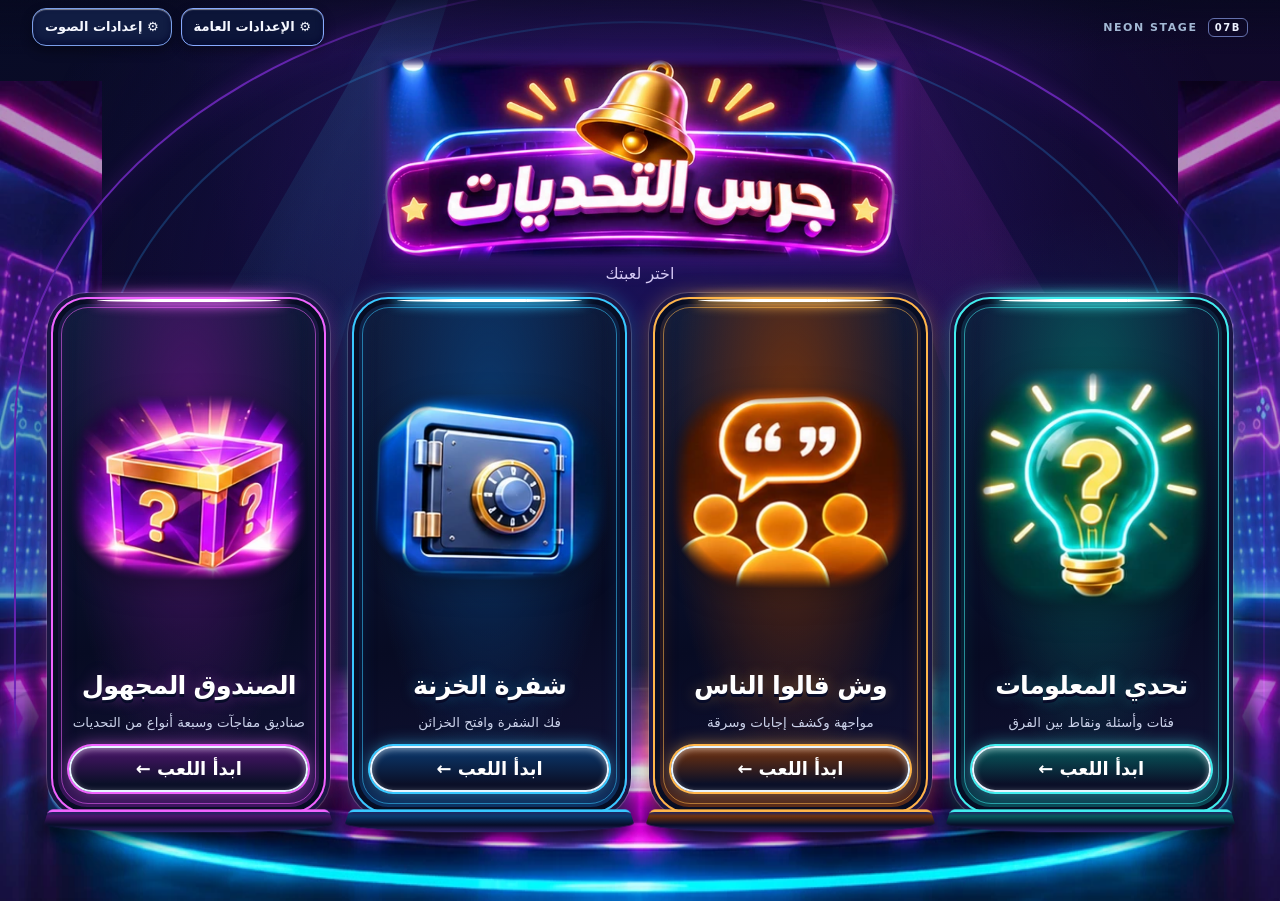
==== commit 65384902: "Add files via upload" ====
--- a/index.html
+++ b/index.html
@@ -7,4 +7,4 @@
 body.playing #gameTitle{flex:1;min-width:0;overflow:hidden;text-overflow:ellipsis;white-space:nowrap;text-align:center;font-size:clamp(13px,3vw,20px)}
 body.playing #frame{flex:1 1 auto;min-height:0!important;height:0!important;width:100%;border:0;display:block;overflow:auto;-webkit-overflow-scrolling:touch;}
 @media(max-width:480px){body.playing #playerbar{gap:5px}body.playing #playerbar button{font-size:13px;padding:9px 8px}#jarasAudioControls{bottom:max(8px,env(safe-area-inset-bottom,0px))!important;left:8px!important}}
-</style><link rel="stylesheet" href="neon-stage.css?v=stage7"><script src="neon-view.js?v=stage7" defer></script></head><body class="neon-app neon-hub" data-neon-build="stage-7"><header class="hub-toolbar"><div class="hub-version" aria-label="Neon Stage 7">NEON STAGE <b>07</b></div><div class="hub-tools"><button onclick="openSettings()">⚙️ الإعدادات العامة</button></div></header><main id="home" class="hub-stage"><div class="stage-set" aria-hidden="true"><i></i><i></i><i></i><i></i></div><div class="hub-marquee"><h1 class="sr-only">جرس التحديات</h1><img class="brand-logo" src="neon-assets/logo.webp" alt="" width="708" height="284" fetchpriority="high"><p class="intro">اختر لعبتك</p></div><div class="arcade-deck"><article class="arcade-card arcade-trivia"><div class="card-rim" aria-hidden="true"></div><div class="arcade-art"><img src="neon-assets/trivia.webp" alt="" width="280" height="240" fetchpriority="high"></div><h2>تحدي المعلومات</h2><p>فئات وأسئلة ونقاط بين الفرق</p><button onclick="launch('tahaddi_almalomat')">ابدأ اللعب ←</button><div class="card-plinth" aria-hidden="true"></div></article><article class="arcade-card arcade-feud"><div class="card-rim" aria-hidden="true"></div><div class="arcade-art"><img src="neon-assets/feud.webp" alt="" width="280" height="240" fetchpriority="high"></div><h2>وش قالوا الناس</h2><p>مواجهة وكشف إجابات وسرقة</p><button onclick="launch('wesh_galou_alnas')">ابدأ اللعب ←</button><div class="card-plinth" aria-hidden="true"></div></article><article class="arcade-card arcade-vault"><div class="card-rim" aria-hidden="true"></div><div class="arcade-art"><img src="neon-assets/vault.webp" alt="" width="280" height="240" fetchpriority="high"></div><h2>شفرة الخزنة</h2><p>فك الشفرة وافتح الخزائن</p><button onclick="launch('iftah_alkhazna')">ابدأ اللعب ←</button><div class="card-plinth" aria-hidden="true"></div></article><article class="arcade-card arcade-mystery"><div class="card-rim" aria-hidden="true"></div><div class="arcade-art"><img src="neon-assets/mystery.webp" alt="" width="280" height="240" fetchpriority="high"></div><h2>الصندوق المجهول</h2><p>صناديق مفاجآت وسبعة أنواع من التحديات</p><button onclick="launch('mystery_box')">ابدأ اللعب ←</button><div class="card-plinth" aria-hidden="true"></div></article></div><div class="hub-floor" aria-hidden="true"></div><section class="panel" hidden="" id="settings"><h2>⚙️ الإعدادات العامة</h2><label class="setting">🔊 تشغيل المؤثرات الصوتية <input checked="" id="sound" type="checkbox"/></label><label class="setting">✨ تشغيل الأنيميشن <input checked="" id="motion" type="checkbox"/></label><label class="setting">🖥️ فتح اللعبة بملء الشاشة <input id="full" type="checkbox"/></label><p class="note">تُحفظ الخيارات في هذا المتصفح. بعض الألعاب لها تحكم صوتي داخلي مستقل، لذلك قد تحتاج إلى كتمه داخل اللعبة أيضاً. إعدادات المباراة وFirebase تبقى داخل كل لعبة للحفاظ على وظائفها.</p><button onclick="saveSettings()">حفظ الإعدادات</button></section></main><div id="player"><div id="playerbar"><button id="gamesHomeButton" type="button" onclick="backHome()" aria-label="العودة إلى قائمة الألعاب">🏠 قائمة الألعاب</button><strong id="gameTitle">اللعبة</strong><button onclick="toggleFullscreen()">⛶ ملء الشاشة</button></div><iframe id="frame" title="اللعبة" allow="fullscreen; autoplay" allowfullscreen></iframe></div><script>const games={tahaddi_almalomat:'تحدي المعلومات',wesh_galou_alnas:'وش قالوا الناس',iftah_alkhazna:'شفرة الخزنة',mystery_box:'الصندوق المجهول'};const key='jaras_global_settings';function prefs(){try{return JSON.parse(localStorage.getItem(key)||'{}')}catch(e){return {}}}function openSettings(){let el=document.getElementById('settings');el.hidden=!el.hidden;const p=prefs();document.getElementById('sound').checked=p.sound!==false;document.getElementById('motion').checked=p.motion!==false;document.getElementById('full').checked=p.full===true}function saveSettings(){let p={sound:document.getElementById('sound').checked,motion:document.getElementById('motion').checked,full:document.getElementById('full').checked};localStorage.setItem(key,JSON.stringify(p));if(!p.sound){localStorage.setItem('khazna_sound_v8','off');localStorage.setItem('jaras_sound_muted','1');localStorage.setItem('jaras_champ_mute','1')}else{localStorage.setItem('khazna_sound_v8','on');localStorage.setItem('jaras_sound_muted','0');localStorage.setItem('jaras_champ_mute','0')}document.getElementById('settings').hidden=true}function launch(id){if(!games[id])return;document.getElementById('gameTitle').textContent=games[id];document.getElementById('frame').src=({tahaddi_almalomat:'trivia.html',wesh_galou_alnas:'feud.html',iftah_alkhazna:'vault.html',mystery_box:'mystery.html'})[id];document.body.classList.add('playing');if(prefs().full)toggleFullscreen()}function backHome(){document.body.classList.remove('playing');document.getElementById('frame').src='about:blank';if(document.fullscreenElement)document.exitFullscreen().catch(()=>{})}function toggleFullscreen(){if(document.fullscreenElement)document.exitFullscreen().catch(()=>{});else document.documentElement.requestFullscreen?.().catch(()=>{})}</script><style>#jarasAudioControls{position:fixed;bottom:14px;left:14px;z-index:99999;font:16px system-ui;direction:rtl}#jarasAudioControls button{background:#193b65;color:white;border:1px solid #d5ae5b;border-radius:12px;padding:10px 16px;cursor:pointer}#jarasAudioPanel{display:none;background:#0b1d37;color:white;border:1px solid #c8a44b;padding:18px;border-radius:16px;min-width:250px;box-shadow:0 8px 40px #0009}#jarasAudioPanel label{display:block;margin:14px 0}#jarasAudioPanel input[type=range]{width:100%}</style><div id="jarasAudioControls"><div id="jarasAudioPanel" role="group" aria-label="إعدادات الصوت العامة"><b>🔊 صوت الألعاب الأربع</b><label><input type="checkbox" id="jaEnable"> تشغيل الأصوات</label><label>مستوى الصوت: <span id="jaValue">90%</span><input id="jaVolume" type="range" min="0" max="100" value="90"></label><label><input type="checkbox" id="jaCountdown"> صوت العد التنازلي</label><button id="jaTest" type="button">▶ تجربة الصوت</button><button id="jaClose" type="button">إغلاق</button></div><button id="jaOpen" type="button">⚙️ إعدادات الصوت</button></div><script>(function(){function ready(){const $=id=>document.getElementById(id),api=window.JarasAudio;if(!api)return;const panel=$('jarasAudioPanel'),v=$('jaVolume'),en=$('jaEnable'),cd=$('jaCountdown');function sync(){let s=api.getSettings();en.checked=s.enabled;v.value=s.volume;cd.checked=s.countdown;$('jaValue').textContent=s.volume+'%'}$('jaOpen').onclick=()=>{sync();panel.style.display=panel.style.display==='block'?'none':'block'};$('jaClose').onclick=()=>panel.style.display='none';en.onchange=()=>api.setSettings({enabled:en.checked});cd.onchange=()=>api.setSettings({countdown:cd.checked});v.oninput=()=>{$('jaValue').textContent=v.value+'%';api.setSettings({volume:Number(v.value)})};$('jaTest').onclick=()=>{api.unlock();api.play('win')};sync()}if(document.readyState==='loading')document.addEventListener('DOMContentLoaded',ready);else ready()})();</script><script src="jaras-v53.js"></script><script>if('serviceWorker' in navigator)window.addEventListener('load',()=>navigator.serviceWorker.register('./service-worker.js').catch(()=>{}));</script></body></html>+</style><link rel="stylesheet" href="neon-stage.css?v=stage7b-images"><script src="neon-view.js?v=stage7b-images" defer></script></head><body class="neon-app neon-hub" data-neon-build="stage-7b"><header class="hub-toolbar"><div class="hub-version" aria-label="Neon Stage 7B">NEON STAGE <b>07B</b></div><div class="hub-tools"><button onclick="openSettings()">⚙️ الإعدادات العامة</button></div></header><main id="home" class="hub-stage"><div class="stage-set" aria-hidden="true"><i></i><i></i><i></i><i></i></div><div class="hub-marquee"><h1 class="sr-only">جرس التحديات</h1><img class="brand-logo" src="[data-uri]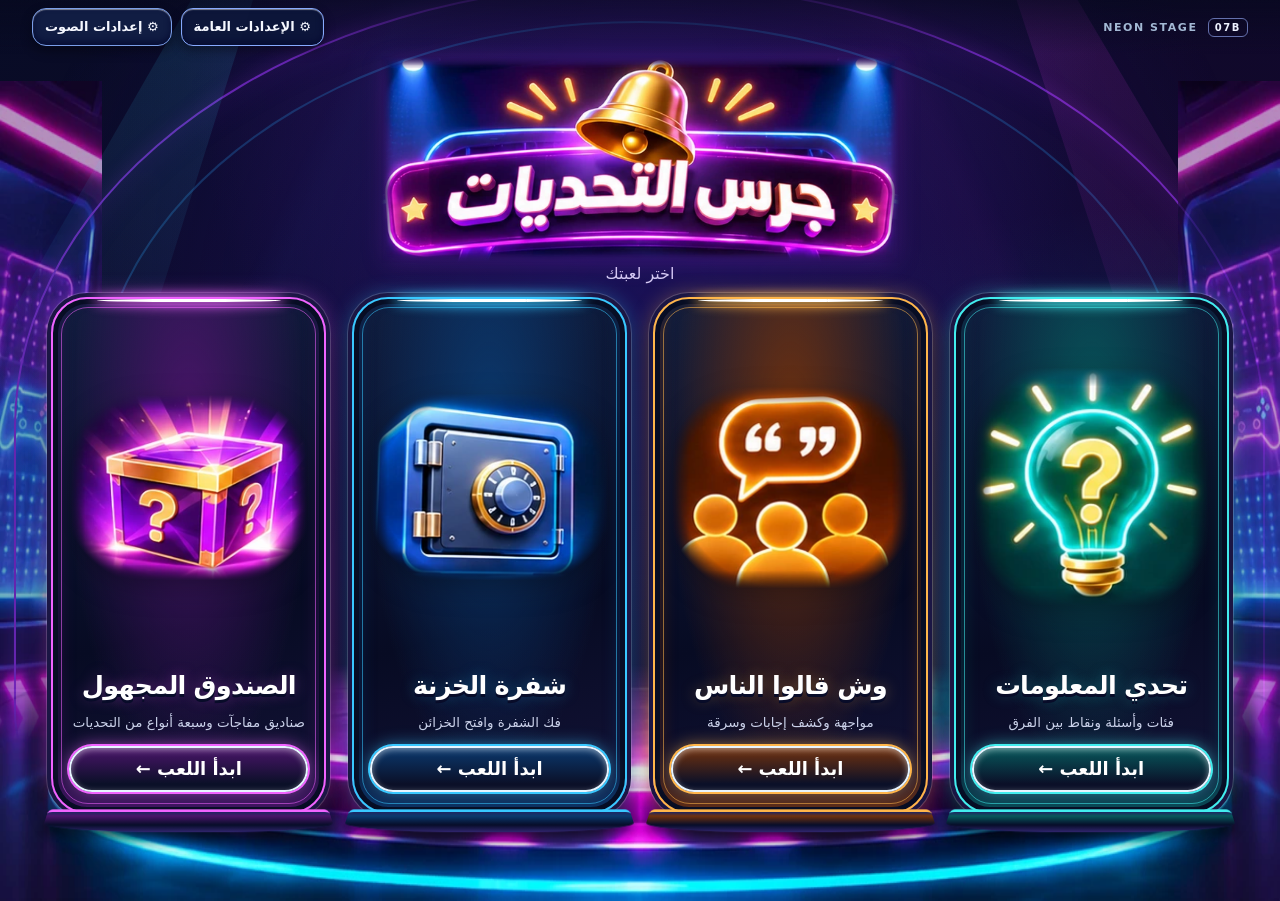
==== commit 79729eab: "Add files via upload" ====
--- a/index.html
+++ b/index.html
@@ -7,4 +7,4 @@
 body.playing #gameTitle{flex:1;min-width:0;overflow:hidden;text-overflow:ellipsis;white-space:nowrap;text-align:center;font-size:clamp(13px,3vw,20px)}
 body.playing #frame{flex:1 1 auto;min-height:0!important;height:0!important;width:100%;border:0;display:block;overflow:auto;-webkit-overflow-scrolling:touch;}
 @media(max-width:480px){body.playing #playerbar{gap:5px}body.playing #playerbar button{font-size:13px;padding:9px 8px}#jarasAudioControls{bottom:max(8px,env(safe-area-inset-bottom,0px))!important;left:8px!important}}
-</style><link rel="stylesheet" href="neon-stage.css?v=stage7b-images"><script src="neon-view.js?v=stage7b-images" defer></script></head><body class="neon-app neon-hub" data-neon-build="stage-7b"><header class="hub-toolbar"><div class="hub-version" aria-label="Neon Stage 7B">NEON STAGE <b>07B</b></div><div class="hub-tools"><button onclick="openSettings()">⚙️ الإعدادات العامة</button></div></header><main id="home" class="hub-stage"><div class="stage-set" aria-hidden="true"><i></i><i></i><i></i><i></i></div><div class="hub-marquee"><h1 class="sr-only">جرس التحديات</h1><img class="brand-logo" src="[data-uri]